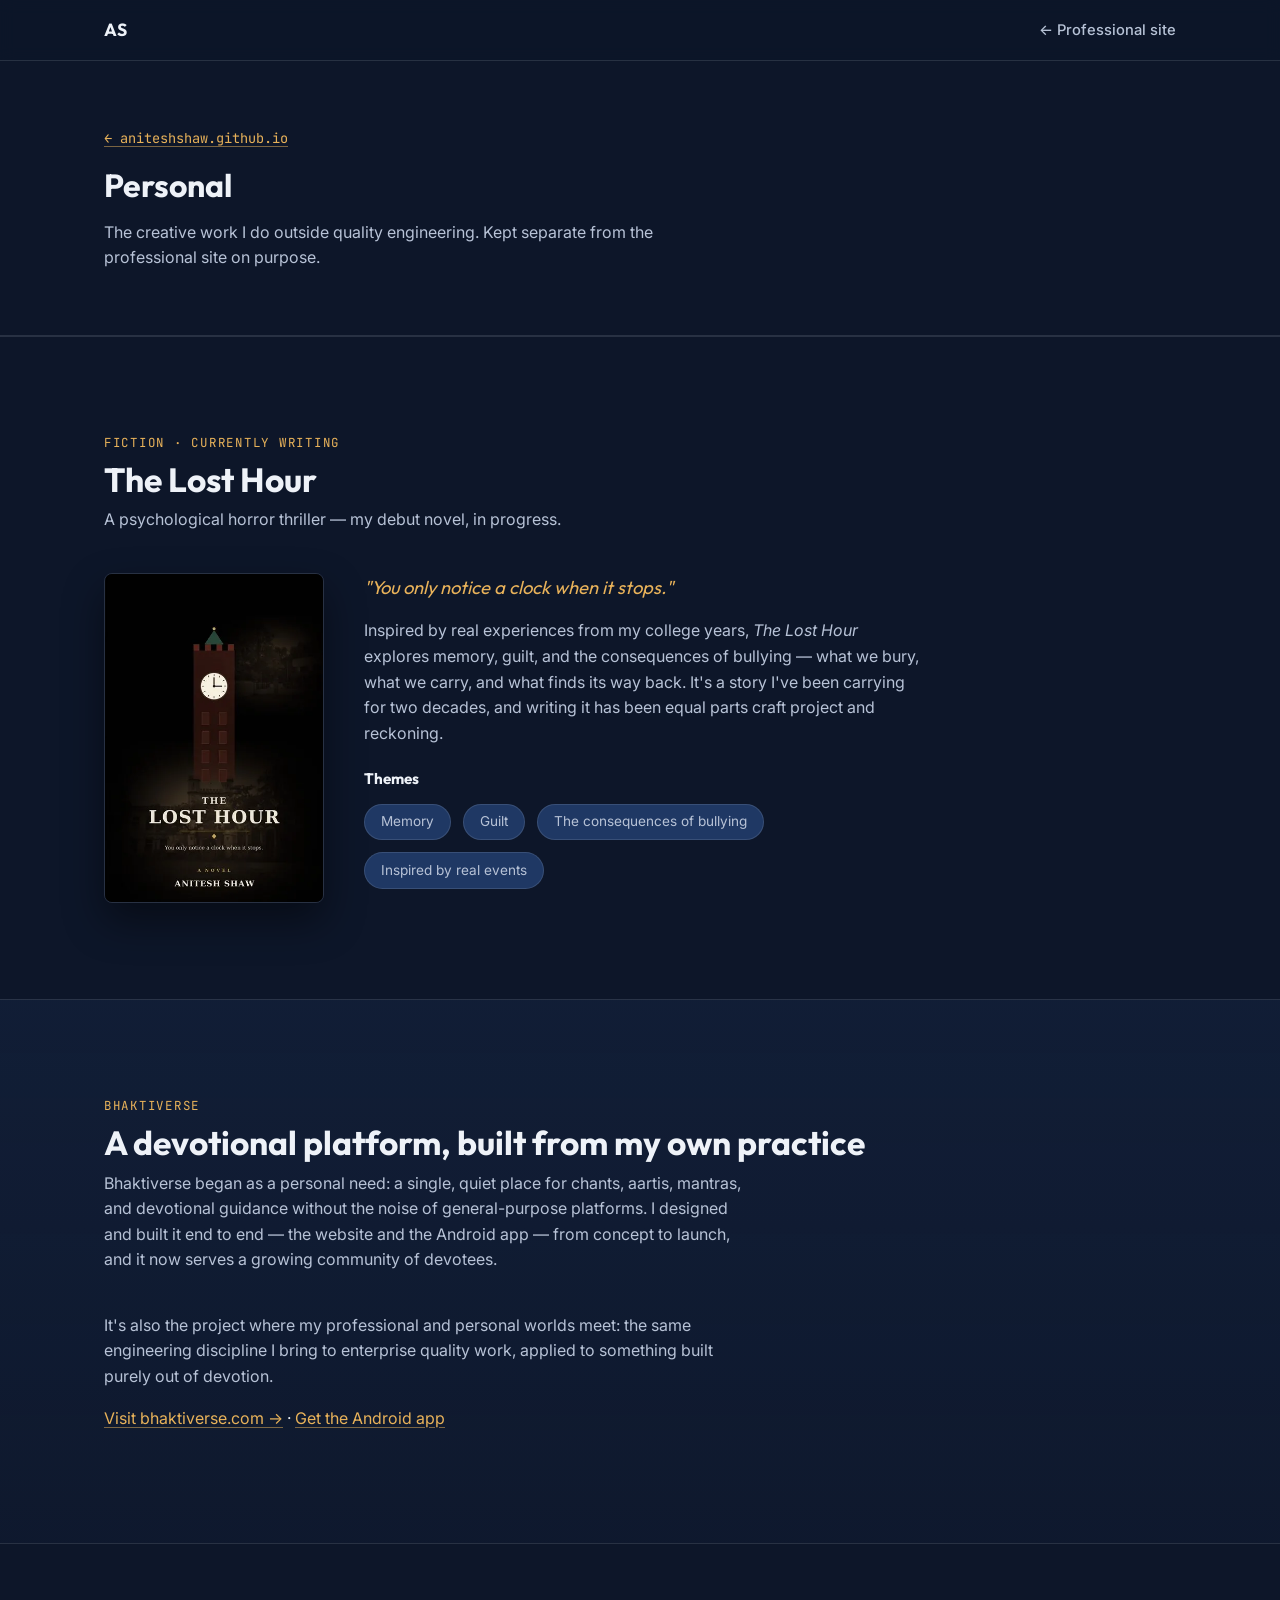
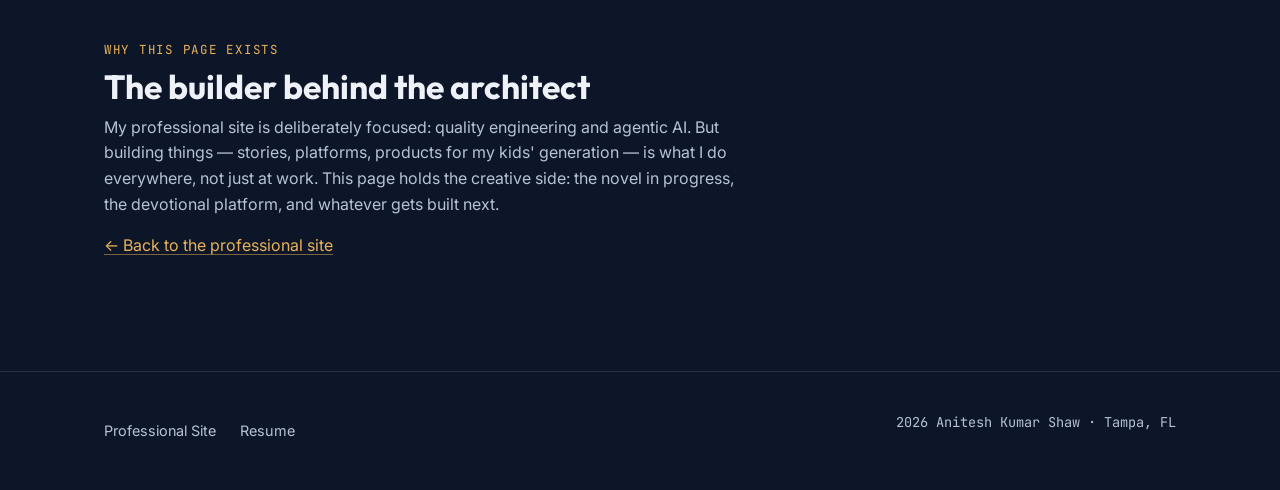
==== personal/index.html @ c4e605f1 "Restore depth from previous site: writing, impact, experience, personal page - Hero: impact-metrics " ====
<!DOCTYPE html>
<html lang="en">
<head>
<meta charset="UTF-8" />
<meta name="viewport" content="width=device-width, initial-scale=1.0" />
<title>Personal — Anitesh Shaw</title>
<meta name="description" content="Fiction writing and creative work by Anitesh Shaw, separate from his professional quality engineering work — including his debut novella The Lost Hour." />
<meta name="author" content="Anitesh Kumar Shaw" />
<link rel="canonical" href="https://aniteshshaw.github.io/personal/" />
<meta name="robots" content="noindex, follow" />

<meta property="og:type" content="website" />
<meta property="og:url" content="https://aniteshshaw.github.io/personal/" />
<meta property="og:title" content="Personal — Anitesh Shaw" />
<meta property="og:description" content="Fiction writing and creative work by Anitesh Shaw, separate from his professional quality engineering work." />
<meta property="og:image" content="https://aniteshshaw.github.io/assets/og-image.png" />

<link rel="icon" href="../assets/favicon.svg" type="image/svg+xml" />
<link rel="preconnect" href="https://fonts.googleapis.com" />
<link rel="preconnect" href="https://fonts.gstatic.com" crossorigin />
<link href="https://fonts.googleapis.com/css2?family=Outfit:wght@600;700&family=Inter:wght@400;500;600&family=JetBrains+Mono:wght@400;500;700&display=swap" rel="stylesheet" />
<link rel="stylesheet" href="../css/style.css" />
</head>
<body>
<a class="skip-link" href="#main">Skip to main content</a>

<header class="site-header">
  <nav class="nav" aria-label="Primary">
    <a class="nav__logo" href="../">AS</a>
    <ul class="nav__menu" style="display:flex;">
      <li><a href="../">← Professional site</a></li>
    </ul>
  </nav>
</header>

<main id="main">
  <div class="page-header">
    <div class="container">
      <span class="page-header__back"><a href="../">← aniteshshaw.github.io</a></span>
      <h1>Personal</h1>
      <p class="section__lead">The creative work I do outside quality engineering. Kept separate from the professional site on purpose.</p>
    </div>
  </div>

  <section class="section" aria-labelledby="fiction-title">
    <div class="container">
      <span class="section__label">Fiction · Currently Writing</span>
      <h2 class="section__title" id="fiction-title">The Lost Hour</h2>
      <p class="section__lead">A psychological horror thriller — my debut novel, in progress.</p>

      <div class="book">
        <img class="book__cover" src="../assets/book/cover-front.webp" alt="Front cover of The Lost Hour, a novel by Anitesh Shaw" width="220" height="330" />
        <div>
          <p class="book__tagline">"You only notice a clock when it stops."</p>
          <p style="color:var(--offwhite-dim); max-width:560px;">
            Inspired by real experiences from my college years, <em>The Lost Hour</em> explores memory,
            guilt, and the consequences of bullying — what we bury, what we carry, and what finds its
            way back. It's a story I've been carrying for two decades, and writing it has been equal
            parts craft project and reckoning.
          </p>
          <h3 style="font-size:0.95rem; margin-top:1.5rem;">Themes</h3>
          <ul class="book__themes">
            <li>Memory</li>
            <li>Guilt</li>
            <li>The consequences of bullying</li>
            <li>Inspired by real events</li>
          </ul>
        </div>
      </div>
    </div>
  </section>

  <section class="section section--alt" aria-labelledby="bhaktiverse-title">
    <div class="container">
      <span class="section__label">Bhaktiverse</span>
      <h2 class="section__title" id="bhaktiverse-title">A devotional platform, built from my own practice</h2>
      <p class="section__lead">
        Bhaktiverse began as a personal need: a single, quiet place for chants, aartis, mantras, and
        devotional guidance without the noise of general-purpose platforms. I designed and built it
        end to end — the website and the Android app — from concept to launch, and it now serves a
        growing community of devotees.
      </p>
      <p style="color:var(--offwhite-dim); max-width:640px;">
        It's also the project where my professional and personal worlds meet: the same engineering
        discipline I bring to enterprise quality work, applied to something built purely out of
        devotion.
      </p>
      <p>
        <a href="https://www.bhaktiverse.com">Visit bhaktiverse.com →</a> ·
        <a href="https://play.google.com/store/apps/details?id=com.anitesh.bhaktiverse">Get the Android app</a>
      </p>
    </div>
  </section>

  <section class="section" aria-labelledby="why-title">
    <div class="container">
      <span class="section__label">Why this page exists</span>
      <h2 class="section__title" id="why-title">The builder behind the architect</h2>
      <p style="color:var(--offwhite-dim); max-width:640px;">
        My professional site is deliberately focused: quality engineering and agentic AI. But building
        things — stories, platforms, products for my kids' generation — is what I do everywhere, not
        just at work. This page holds the creative side: the novel in progress, the devotional
        platform, and whatever gets built next.
      </p>
      <p><a href="../">← Back to the professional site</a></p>
    </div>
  </section>
</main>

<footer class="footer">
  <div class="container footer__inner">
    <nav class="footer__nav" aria-label="Footer">
      <a href="../">Professional Site</a>
      <a href="../resume/">Resume</a>
    </nav>
    <p class="footer__note"><span id="footerYear"></span> Anitesh Kumar Shaw · Tampa, FL</p>
  </div>
</footer>

<script src="../js/main.js"></script>
</body>
</html>
---- css/style.css ----
/* =============================================================================
   Anitesh Shaw — Portfolio
   Static site design system. Dark, minimal, brand: navy + amber.
   ========================================================================== */

:root {
  --navy-deep: #0D1629;
  --navy: #1F3864;
  --navy-light: #2C4A7C;
  --amber: #E8B25A;
  --amber-dim: #C99648;
  --offwhite: #EEF2F8;
  --offwhite-dim: #B7C2D6;
  --border: rgba(238, 242, 248, 0.12);

  --font-head: 'Outfit', 'Inter', system-ui, sans-serif;
  --font-body: 'Inter', system-ui, sans-serif;
  --font-mono: 'JetBrains Mono', ui-monospace, monospace;

  --container: 1120px;
  --radius: 10px;
  --space-1: 0.5rem;
  --space-2: 1rem;
  --space-3: 1.5rem;
  --space-4: 2.5rem;
  --space-5: 4rem;
  --space-6: 6rem;
}

*, *::before, *::after { box-sizing: border-box; }
html { scroll-behavior: smooth; }
@media (prefers-reduced-motion: reduce) {
  html { scroll-behavior: auto; }
  *, *::before, *::after { animation-duration: 0.01ms !important; animation-iteration-count: 1 !important; transition-duration: 0.01ms !important; scroll-behavior: auto !important; }
}

body {
  margin: 0;
  background: var(--navy-deep);
  color: var(--offwhite);
  font-family: var(--font-body);
  font-size: 1rem;
  line-height: 1.6;
  -webkit-font-smoothing: antialiased;
}

h1, h2, h3, h4 {
  font-family: var(--font-head);
  font-weight: 700;
  line-height: 1.15;
  margin: 0 0 var(--space-2);
  color: var(--offwhite);
}

p { margin: 0 0 var(--space-2); }
a { color: var(--amber); text-decoration: none; }
a:hover { text-decoration: underline; }

/* Body-content links rely on more than color alone (WCAG 1.4.1) — nav/footer
   links are exempt since they're structurally distinguishable as menus. */
main a:not(.btn) {
  text-decoration: underline;
  text-underline-offset: 3px;
  text-decoration-color: rgba(232, 178, 90, 0.5);
}
ul { margin: 0; padding: 0; list-style: none; }
img { max-width: 100%; display: block; }

/* ---------- Focus states (WCAG 2.1 AA) ---------- */
a:focus-visible,
button:focus-visible,
input:focus-visible,
textarea:focus-visible {
  outline: 2px solid var(--amber);
  outline-offset: 3px;
  border-radius: 4px;
}

/* ---------- Skip link ---------- */
.skip-link {
  position: absolute;
  left: -9999px;
  top: 0;
  background: var(--amber);
  color: var(--navy-deep);
  padding: 0.75rem 1.25rem;
  font-weight: 600;
  z-index: 1000;
  border-radius: 0 0 6px 0;
}
.skip-link:focus {
  left: 0;
}

.container {
  max-width: var(--container);
  margin: 0 auto;
  padding: 0 var(--space-3);
}

.eyebrow {
  font-family: var(--font-mono);
  font-size: 0.78rem;
  letter-spacing: 0.12em;
  text-transform: uppercase;
  color: var(--amber);
  display: block;
  margin-bottom: var(--space-2);
}

/* ---------- Header / Nav ---------- */
.site-header {
  position: sticky;
  top: 0;
  z-index: 100;
  background: rgba(13, 22, 41, 0.92);
  backdrop-filter: blur(8px);
  border-bottom: 1px solid var(--border);
}

.nav {
  display: flex;
  align-items: center;
  justify-content: space-between;
  padding: var(--space-2) var(--space-3);
  max-width: var(--container);
  margin: 0 auto;
}

.nav__logo {
  font-family: var(--font-head);
  font-weight: 700;
  font-size: 1.1rem;
  color: var(--offwhite);
  letter-spacing: 0.02em;
}
.nav__logo:hover { text-decoration: none; color: var(--amber); }

.nav__toggle {
  display: none;
  flex-direction: column;
  gap: 5px;
  background: none;
  border: none;
  padding: 0.5rem;
  cursor: pointer;
}
.nav__bar {
  width: 22px;
  height: 2px;
  background: var(--offwhite);
  display: block;
}

.nav__menu {
  display: flex;
  align-items: center;
  gap: var(--space-3);
}
.nav__menu a {
  color: var(--offwhite-dim);
  font-size: 0.92rem;
  font-weight: 500;
}
.nav__menu a:hover,
.nav__menu a:focus-visible { color: var(--amber); text-decoration: none; }

@media (max-width: 760px) {
  .nav__toggle { display: flex; }
  .nav__menu {
    position: absolute;
    top: 100%;
    left: 0;
    right: 0;
    flex-direction: column;
    align-items: flex-start;
    gap: 0;
    background: var(--navy-deep);
    border-bottom: 1px solid var(--border);
    max-height: 0;
    overflow: hidden;
    transition: max-height 0.25s ease;
  }
  .nav__menu.is-open { max-height: 480px; }
  .nav__menu li { width: 100%; }
  .nav__menu a { display: block; padding: var(--space-2) var(--space-3); width: 100%; }
}

/* ---------- Buttons ---------- */
.btn {
  display: inline-flex;
  align-items: center;
  gap: 0.5rem;
  padding: 0.8rem 1.5rem;
  border-radius: 8px;
  font-weight: 600;
  font-size: 0.95rem;
  border: 1px solid transparent;
  cursor: pointer;
  transition: transform 0.15s ease, background 0.15s ease, border-color 0.15s ease;
}
.btn:hover { text-decoration: none; transform: translateY(-1px); }
.btn--primary { background: var(--amber); color: var(--navy-deep); }
.btn--primary:hover { background: #f0c073; }
.btn--secondary { background: transparent; color: var(--offwhite); border-color: var(--border); }
.btn--secondary:hover { border-color: var(--amber); color: var(--amber); }

/* ---------- Hero ---------- */
.hero {
  position: relative;
  padding: var(--space-6) 0 var(--space-5);
  overflow: hidden;
}
.hero__bg {
  position: absolute;
  inset: 0;
  z-index: 0;
  opacity: 0.18;
  pointer-events: none;
  background: url('../assets/hero-network.svg') no-repeat center / cover;
}
.hero__inner {
  position: relative;
  z-index: 1;
  max-width: 780px;
}
.hero__name {
  font-family: var(--font-mono);
  font-size: 0.95rem;
  color: var(--offwhite-dim);
  letter-spacing: 0.04em;
  margin-bottom: var(--space-2);
}
.hero h1 {
  font-size: clamp(2rem, 4.5vw, 3.1rem);
  margin-bottom: var(--space-3);
}
.hero h1 .accent { color: var(--amber); }
.hero__lead {
  font-size: 1.15rem;
  color: var(--offwhite-dim);
  max-width: 640px;
  margin-bottom: var(--space-4);
}
.hero__lead strong { color: var(--offwhite); font-weight: 600; }

.hero__ctas {
  display: flex;
  flex-wrap: wrap;
  gap: var(--space-2);
  margin-bottom: var(--space-4);
}

.hero__stats {
  display: flex;
  flex-wrap: wrap;
  gap: var(--space-2) var(--space-4);
  margin: 0 0 var(--space-4);
  padding: var(--space-2) 0;
  border-top: 1px solid var(--border);
  border-bottom: 1px solid var(--border);
}
.hero__stat {
  display: flex;
  flex-direction: column;
  gap: 0.15rem;
}
.hero__stat-value {
  font-family: var(--font-mono);
  font-size: 1.35rem;
  font-weight: 700;
  color: var(--amber);
}
.hero__stat-label {
  font-size: 0.78rem;
  color: var(--offwhite-dim);
  letter-spacing: 0.04em;
  text-transform: uppercase;
}

.hero__socials {
  display: flex;
  flex-wrap: wrap;
  gap: var(--space-3);
}
.hero__socials a {
  color: var(--offwhite-dim);
  font-size: 0.9rem;
  font-weight: 500;
}
.hero__socials a:hover { color: var(--amber); }

/* ---------- Section base ---------- */
.section {
  padding: var(--space-6) 0;
  border-top: 1px solid var(--border);
}
.section--alt {
  background: linear-gradient(180deg, rgba(31, 56, 100, 0.22), rgba(31, 56, 100, 0.08));
}
.section__label {
  font-family: var(--font-mono);
  font-size: 0.78rem;
  letter-spacing: 0.14em;
  text-transform: uppercase;
  color: var(--amber);
  display: block;
  margin-bottom: var(--space-1);
}
.section__title {
  font-size: clamp(1.6rem, 3vw, 2.1rem);
  margin-bottom: var(--space-1);
}
.section__lead {
  color: var(--offwhite-dim);
  max-width: 640px;
  margin-bottom: var(--space-4);
}

/* ---------- Case studies ---------- */
.case-studies {
  display: grid;
  gap: var(--space-3);
}
.case-study {
  background: var(--navy);
  border: 1px solid var(--border);
  border-radius: var(--radius);
  padding: var(--space-4);
  display: grid;
  gap: var(--space-2);
}
.case-study__metric {
  display: inline-block;
  font-family: var(--font-mono);
  font-size: 0.85rem;
  color: var(--navy-deep);
  background: var(--amber);
  padding: 0.3rem 0.75rem;
  border-radius: 999px;
  font-weight: 700;
  width: fit-content;
}
.case-study h3 {
  font-size: 1.3rem;
  margin: var(--space-1) 0 0;
}
.case-study p {
  color: var(--offwhite-dim);
  margin: 0;
}
.case-study__tag {
  font-family: var(--font-mono);
  font-size: 0.75rem;
  color: var(--offwhite-dim);
  letter-spacing: 0.05em;
  text-transform: uppercase;
}

/* ---------- More wins grid ---------- */
.wins {
  display: grid;
  grid-template-columns: repeat(auto-fit, minmax(240px, 1fr));
  gap: var(--space-2);
  margin-top: var(--space-3);
}
.win {
  background: var(--navy);
  border: 1px solid var(--border);
  border-radius: var(--radius);
  padding: var(--space-2) var(--space-3);
}
.win h4 { font-size: 1rem; margin: 0 0 0.3rem; }
.win p { color: var(--offwhite-dim); font-size: 0.88rem; margin: 0; }
.win__metric {
  display: inline-block;
  font-family: var(--font-mono);
  font-size: 0.72rem;
  color: var(--amber);
  margin-bottom: 0.4rem;
  letter-spacing: 0.04em;
  text-transform: uppercase;
}

/* ---------- Experience (compact timeline) ---------- */
.exp-list { max-width: 820px; }
.exp-row {
  display: grid;
  grid-template-columns: 1fr auto;
  gap: var(--space-1) var(--space-3);
  padding: var(--space-2) 0;
  border-bottom: 1px solid var(--border);
}
.exp-row:last-child { border-bottom: none; }
.exp-row h3 { font-size: 1.02rem; margin: 0; }
.exp-row__org { color: var(--offwhite-dim); font-size: 0.92rem; }
.exp-row__dates {
  font-family: var(--font-mono);
  font-size: 0.8rem;
  color: var(--offwhite-dim);
  white-space: nowrap;
  align-self: start;
  padding-top: 0.2rem;
}
@media (max-width: 560px) {
  .exp-row { grid-template-columns: 1fr; }
  .exp-row__dates { padding-top: 0; }
}

/* ---------- Ventures ---------- */
.ventures {
  display: grid;
  grid-template-columns: repeat(auto-fit, minmax(260px, 1fr));
  gap: var(--space-3);
}
.venture-card {
  background: var(--navy);
  border: 1px solid var(--border);
  border-radius: var(--radius);
  padding: var(--space-3);
  display: flex;
  flex-direction: column;
  gap: var(--space-1);
}
.venture-card__frame {
  border-radius: 8px;
  overflow: hidden;
  border: 1px solid var(--border);
  margin-bottom: var(--space-2);
  background: var(--navy-deep);
}
.venture-card__frame img { width: 100%; height: auto; display: block; }
.venture-card__chrome {
  display: flex;
  gap: 5px;
  padding: 8px 10px;
  background: #16233d;
}
.venture-card__chrome span {
  width: 8px; height: 8px; border-radius: 50%; background: rgba(238,242,248,0.25);
}
.venture-card__brand {
  display: flex;
  align-items: center;
  justify-content: center;
  padding: var(--space-4) 0;
  background: linear-gradient(145deg, #16233d, var(--navy-deep));
}
.venture-card__brand img { width: 88px; height: 88px; border-radius: 18px; }
.venture-card h3 { font-size: 1.15rem; margin: 0; }
.venture-card__role {
  font-family: var(--font-mono);
  font-size: 0.75rem;
  color: var(--amber);
  text-transform: uppercase;
  letter-spacing: 0.06em;
}
.venture-card p { color: var(--offwhite-dim); font-size: 0.94rem; margin: 0; }
.venture-card__stack {
  font-family: var(--font-mono);
  font-size: 0.78rem;
  color: var(--offwhite-dim);
  margin-top: auto;
  padding-top: var(--space-1);
}
.venture-card__link { font-weight: 600; font-size: 0.9rem; margin-top: var(--space-1); }
.venture-card--muted { opacity: 0.85; }

/* ---------- Writing ---------- */
.writing-list {
  display: grid;
  gap: var(--space-2);
}
.writing-item {
  display: flex;
  justify-content: space-between;
  align-items: baseline;
  gap: var(--space-3);
  padding: var(--space-3) 0;
  border-bottom: 1px solid var(--border);
}
.writing-item:last-child { border-bottom: none; }
.writing-item__body h3 { font-size: 1.05rem; margin: 0 0 0.25rem; }
.writing-item__body p { color: var(--offwhite-dim); font-size: 0.92rem; margin: 0; }
.writing-item__meta {
  font-family: var(--font-mono);
  font-size: 0.78rem;
  color: var(--offwhite-dim);
  white-space: nowrap;
  flex-shrink: 0;
}
.job-meta {
  font-family: var(--font-mono);
  font-size: 0.85rem;
  color: var(--offwhite-dim);
  margin: 0.2rem 0 0.75rem;
}
.contact-line {
  font-family: var(--font-mono);
  font-size: 0.9rem;
  color: var(--offwhite-dim);
}

.talks-list { margin-top: var(--space-3); }
.talks-list li {
  padding: 0.4rem 0;
  color: var(--offwhite-dim);
  font-size: 0.94rem;
}
.talks-list li strong { color: var(--offwhite); }

/* ---------- Credentials ---------- */
.cred-row {
  display: flex;
  flex-wrap: wrap;
  gap: var(--space-2);
}
.cred-tile {
  background: var(--navy);
  border: 1px solid var(--border);
  border-radius: 8px;
  padding: var(--space-2);
  width: 200px;
  flex-grow: 1;
  max-width: 240px;
}
.cred-tile__issuer {
  font-family: var(--font-mono);
  font-size: 0.72rem;
  letter-spacing: 0.06em;
  text-transform: uppercase;
  color: var(--amber);
  display: block;
  margin-bottom: 0.35rem;
}
.cred-tile__name {
  font-size: 0.92rem;
  font-weight: 600;
  color: var(--offwhite);
  line-height: 1.3;
}

@media (max-width: 640px) {
  .cred-row { gap: var(--space-1); }
  .cred-tile { flex: 0 0 calc(50% - var(--space-1) / 2); width: auto; max-width: none; padding: var(--space-1); }
}

/* ---------- About ---------- */
.about {
  display: grid;
  grid-template-columns: auto 1fr;
  gap: var(--space-4);
  align-items: start;
}
.about__headshot {
  width: 140px;
  height: 140px;
  border-radius: 50%;
  object-fit: cover;
  border: 2px solid var(--amber);
}
.about__body p { color: var(--offwhite-dim); max-width: 620px; }
.about__body a { font-weight: 600; }
@media (max-width: 640px) {
  .about { grid-template-columns: 1fr; }
}

/* ---------- Contact / Footer ---------- */
.contact { text-align: left; }
.contact__buttons {
  display: flex;
  flex-wrap: wrap;
  gap: var(--space-2);
  margin-top: var(--space-3);
}

.footer {
  border-top: 1px solid var(--border);
  padding: var(--space-4) 0;
}
.footer__inner {
  display: flex;
  flex-wrap: wrap;
  justify-content: space-between;
  align-items: center;
  gap: var(--space-2);
}
.footer__note {
  color: var(--offwhite-dim);
  font-size: 0.85rem;
  font-family: var(--font-mono);
}
.footer__nav {
  display: flex;
  gap: var(--space-3);
}
.footer__nav a { color: var(--offwhite-dim); font-size: 0.9rem; }
.footer__nav a:hover { color: var(--amber); }

/* ---------- Book (personal page) ---------- */
.book {
  display: grid;
  grid-template-columns: auto 1fr;
  gap: var(--space-4);
  align-items: start;
  max-width: 820px;
}
.book__cover {
  width: 220px;
  border-radius: 8px;
  border: 1px solid var(--border);
  box-shadow: 0 18px 40px rgba(0, 0, 0, 0.45);
}
.book__tagline {
  font-family: var(--font-head);
  font-size: 1.15rem;
  color: var(--amber);
  font-style: italic;
  margin-bottom: var(--space-2);
}
.book__themes {
  display: flex;
  flex-wrap: wrap;
  gap: 0.75rem;
  margin-top: var(--space-2);
}
.book__themes li {
  background: var(--navy);
  border: 1px solid var(--border);
  border-radius: 999px;
  padding: 0.4rem 1rem;
  font-size: 0.85rem;
  color: var(--offwhite-dim);
}
@media (max-width: 640px) {
  .book { grid-template-columns: 1fr; }
  .book__cover { width: 180px; }
}

/* ---------- Page header (secondary pages) ---------- */
.page-header {
  padding: var(--space-5) 0 var(--space-3);
  border-bottom: 1px solid var(--border);
}
.page-header__back {
  font-family: var(--font-mono);
  font-size: 0.85rem;
  color: var(--offwhite-dim);
}
.page-header h1 { margin-top: var(--space-2); }

/* ---------- Utility ---------- */
.visually-hidden {
  position: absolute;
  width: 1px; height: 1px;
  overflow: hidden;
  clip: rect(0,0,0,0);
  white-space: nowrap;
}
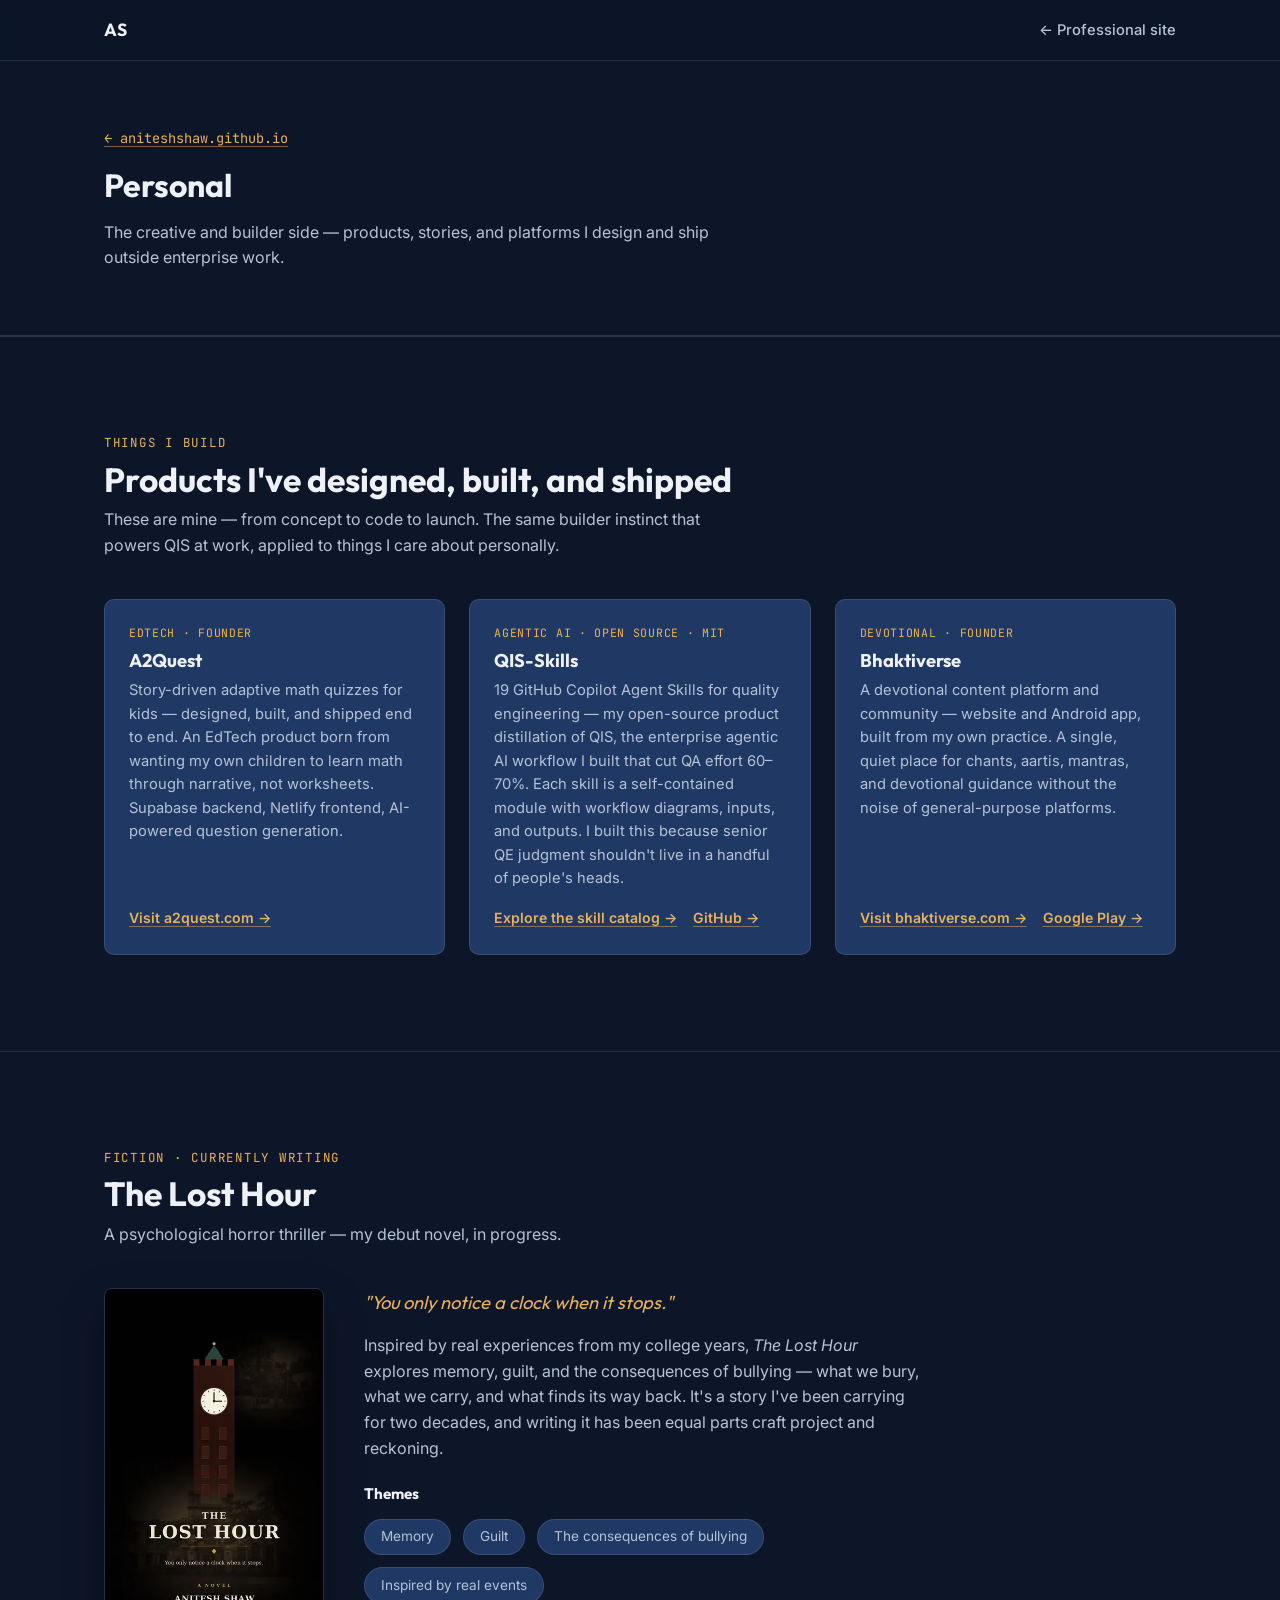
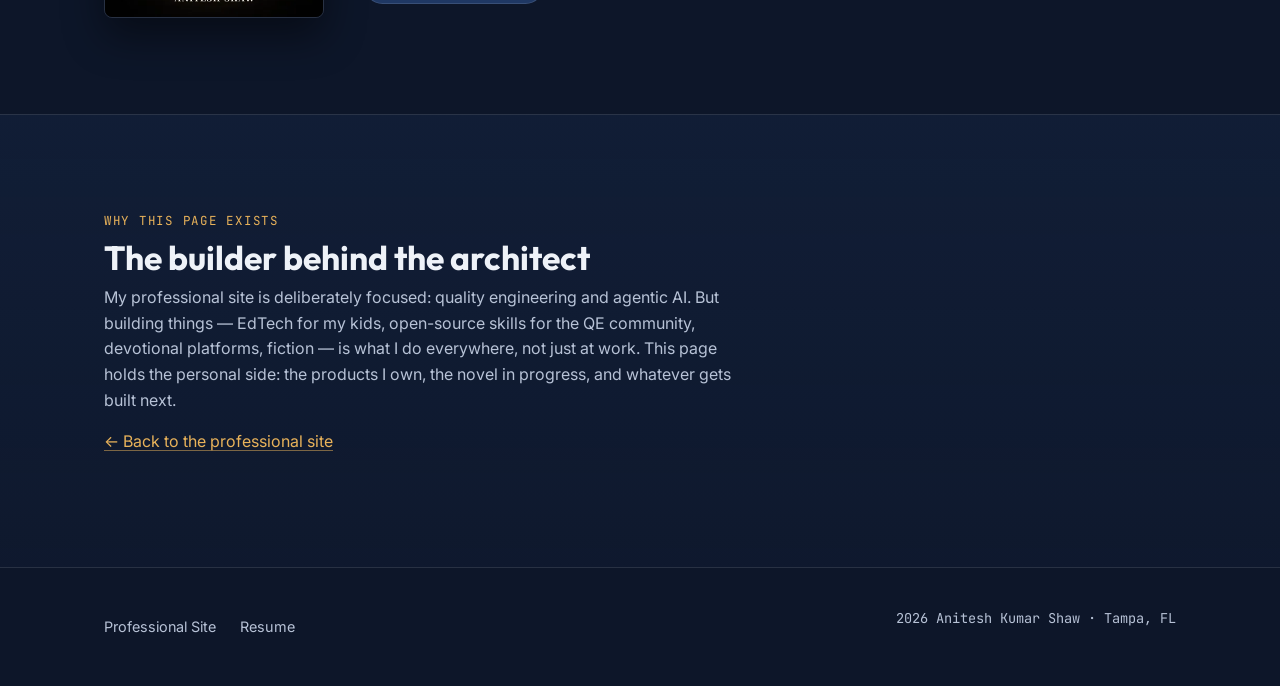
==== commit a493bef4: "feat: refactor skill documentation into a dynamic, data-driven catalog using a new JSON configuratio" ====
--- a/personal/index.html
+++ b/personal/index.html
@@ -38,9 +38,62 @@
     <div class="container">
       <span class="page-header__back"><a href="../">← aniteshshaw.github.io</a></span>
       <h1>Personal</h1>
-      <p class="section__lead">The creative work I do outside quality engineering. Kept separate from the professional site on purpose.</p>
+      <p class="section__lead">The creative and builder side — products, stories, and platforms I design and ship outside enterprise work.</p>
     </div>
   </div>
+
+  <!-- THINGS I BUILD -->
+  <section class="section" aria-labelledby="builds-title">
+    <div class="container">
+      <span class="section__label">Things I Build</span>
+      <h2 class="section__title" id="builds-title">Products I've designed, built, and shipped</h2>
+      <p class="section__lead">These are mine — from concept to code to launch. The same builder instinct that powers QIS at work, applied to things I care about personally.</p>
+
+      <div class="personal-work">
+        <article class="personal-work-card">
+          <span class="personal-work-card__type">EdTech · Founder</span>
+          <h3>A2Quest</h3>
+          <p>
+            Story-driven adaptive math quizzes for kids — designed, built, and shipped end to end.
+            An EdTech product born from wanting my own children to learn math through narrative,
+            not worksheets. Supabase backend, Netlify frontend, AI-powered question generation.
+          </p>
+          <div class="personal-work-card__links">
+            <a href="https://a2quest.com">Visit a2quest.com →</a>
+          </div>
+        </article>
+
+        <article class="personal-work-card">
+          <span class="personal-work-card__type">Agentic AI · Open Source · MIT</span>
+          <h3>QIS-Skills</h3>
+          <p>
+            19 GitHub Copilot Agent Skills for quality engineering — my open-source product
+            distillation of QIS, the enterprise agentic AI workflow I built that cut QA effort
+            60–70%. Each skill is a self-contained module with workflow diagrams, inputs, and outputs.
+            I built this because senior QE judgment shouldn't live in a handful of people's heads.
+          </p>
+          <div class="personal-work-card__links">
+            <a href="../qis-skills/">Explore the skill catalog →</a>
+            <a href="https://github.com/aniteshshaw/QIS-Skills">GitHub →</a>
+          </div>
+        </article>
+
+        <article class="personal-work-card">
+          <span class="personal-work-card__type">Devotional · Founder</span>
+          <h3>Bhaktiverse</h3>
+          <p>
+            A devotional content platform and community — website and Android app, built from my
+            own practice. A single, quiet place for chants, aartis, mantras, and devotional
+            guidance without the noise of general-purpose platforms.
+          </p>
+          <div class="personal-work-card__links">
+            <a href="https://www.bhaktiverse.com">Visit bhaktiverse.com →</a>
+            <a href="https://play.google.com/store/apps/details?id=com.anitesh.bhaktiverse">Google Play →</a>
+          </div>
+        </article>
+      </div>
+    </div>
+  </section>
 
   <section class="section" aria-labelledby="fiction-title">
     <div class="container">
@@ -70,37 +123,15 @@
     </div>
   </section>
 
-  <section class="section section--alt" aria-labelledby="bhaktiverse-title">
-    <div class="container">
-      <span class="section__label">Bhaktiverse</span>
-      <h2 class="section__title" id="bhaktiverse-title">A devotional platform, built from my own practice</h2>
-      <p class="section__lead">
-        Bhaktiverse began as a personal need: a single, quiet place for chants, aartis, mantras, and
-        devotional guidance without the noise of general-purpose platforms. I designed and built it
-        end to end — the website and the Android app — from concept to launch, and it now serves a
-        growing community of devotees.
-      </p>
-      <p style="color:var(--offwhite-dim); max-width:640px;">
-        It's also the project where my professional and personal worlds meet: the same engineering
-        discipline I bring to enterprise quality work, applied to something built purely out of
-        devotion.
-      </p>
-      <p>
-        <a href="https://www.bhaktiverse.com">Visit bhaktiverse.com →</a> ·
-        <a href="https://play.google.com/store/apps/details?id=com.anitesh.bhaktiverse">Get the Android app</a>
-      </p>
-    </div>
-  </section>
-
-  <section class="section" aria-labelledby="why-title">
+  <section class="section section--alt" aria-labelledby="why-title">
     <div class="container">
       <span class="section__label">Why this page exists</span>
       <h2 class="section__title" id="why-title">The builder behind the architect</h2>
       <p style="color:var(--offwhite-dim); max-width:640px;">
         My professional site is deliberately focused: quality engineering and agentic AI. But building
-        things — stories, platforms, products for my kids' generation — is what I do everywhere, not
-        just at work. This page holds the creative side: the novel in progress, the devotional
-        platform, and whatever gets built next.
+        things — EdTech for my kids, open-source skills for the QE community, devotional platforms,
+        fiction — is what I do everywhere, not just at work. This page holds the personal side:
+        the products I own, the novel in progress, and whatever gets built next.
       </p>
       <p><a href="../">← Back to the professional site</a></p>
     </div>
--- a/css/style.css
+++ b/css/style.css
@@ -597,6 +597,618 @@
 .footer__nav a { color: var(--offwhite-dim); font-size: 0.9rem; }
 .footer__nav a:hover { color: var(--amber); }
 
+/* ---------- Product hero (QIS-Skills) ---------- */
+.hero--product {
+  padding-bottom: var(--space-4);
+}
+.hero--product .hero__inner { max-width: 900px; }
+.product-badge {
+  display: inline-flex;
+  align-items: center;
+  gap: 0.5rem;
+  font-family: var(--font-mono);
+  font-size: 0.78rem;
+  letter-spacing: 0.08em;
+  text-transform: uppercase;
+  color: var(--amber);
+  background: rgba(232, 178, 90, 0.1);
+  border: 1px solid rgba(232, 178, 90, 0.3);
+  border-radius: 999px;
+  padding: 0.4rem 1rem;
+  margin-bottom: var(--space-2);
+}
+.product-badge::before {
+  content: "";
+  width: 8px; height: 8px;
+  border-radius: 50%;
+  background: var(--amber);
+  animation: pulse-dot 2s ease infinite;
+}
+@keyframes pulse-dot {
+  0%, 100% { opacity: 1; transform: scale(1); }
+  50% { opacity: 0.5; transform: scale(0.85); }
+}
+
+.product-stats {
+  display: grid;
+  grid-template-columns: repeat(auto-fit, minmax(140px, 1fr));
+  gap: var(--space-2);
+  margin: var(--space-4) 0;
+  padding: var(--space-3);
+  background: var(--navy);
+  border: 1px solid var(--border);
+  border-radius: var(--radius);
+}
+.product-stat {
+  display: flex;
+  flex-direction: column;
+  gap: 0.2rem;
+  text-align: center;
+  opacity: 0;
+  transform: translateY(12px);
+  transition: opacity 0.5s ease, transform 0.5s ease;
+}
+.product-stat.is-visible { opacity: 1; transform: translateY(0); }
+.product-stat__value {
+  font-family: var(--font-mono);
+  font-size: 1.6rem;
+  font-weight: 700;
+  color: var(--amber);
+}
+.product-stat__label {
+  font-size: 0.72rem;
+  color: var(--offwhite-dim);
+  text-transform: uppercase;
+  letter-spacing: 0.06em;
+}
+
+/* ---------- Animated pipeline ---------- */
+.pipeline-viz {
+  display: flex;
+  flex-wrap: wrap;
+  align-items: flex-start;
+  justify-content: center;
+  gap: 0;
+  padding: var(--space-4) var(--space-2);
+  background: var(--navy);
+  border: 1px solid var(--border);
+  border-radius: var(--radius);
+  overflow-x: auto;
+}
+.pipeline-viz__node {
+  display: flex;
+  flex-direction: column;
+  align-items: center;
+  gap: 0.5rem;
+  position: relative;
+  opacity: 0;
+  transform: translateY(16px);
+  transition: opacity 0.6s ease var(--node-delay, 0s), transform 0.6s ease var(--node-delay, 0s);
+}
+.pipeline-viz__node.is-visible { opacity: 1; transform: translateY(0); }
+.pipeline-viz__dot {
+  width: 52px; height: 52px;
+  border-radius: 50%;
+  background: var(--navy-deep);
+  border: 2px solid var(--amber);
+  display: flex;
+  align-items: center;
+  justify-content: center;
+  font-size: 1.3rem;
+  box-shadow: 0 0 20px rgba(232, 178, 90, 0.15);
+  transition: box-shadow 0.3s ease, transform 0.3s ease;
+}
+.pipeline-viz__node:hover .pipeline-viz__dot {
+  box-shadow: 0 0 28px rgba(232, 178, 90, 0.35);
+  transform: scale(1.08);
+}
+.pipeline-viz__label {
+  font-family: var(--font-mono);
+  font-size: 0.68rem;
+  color: var(--offwhite-dim);
+  text-align: center;
+  max-width: 90px;
+  line-height: 1.3;
+}
+.pipeline-viz__connector {
+  position: absolute;
+  top: 26px;
+  left: calc(50% + 30px);
+  width: calc(100% - 10px);
+  height: 2px;
+  background: linear-gradient(90deg, var(--amber), rgba(232, 178, 90, 0.2));
+  z-index: 0;
+}
+@media (min-width: 700px) {
+  .pipeline-viz { flex-wrap: nowrap; justify-content: space-between; }
+  .pipeline-viz__node { flex: 1; min-width: 90px; }
+}
+
+/* ---------- Skill catalog ---------- */
+.catalog-toolbar {
+  display: flex;
+  flex-wrap: wrap;
+  gap: var(--space-1);
+  margin-bottom: var(--space-3);
+}
+.catalog-filter {
+  font-family: var(--font-mono);
+  font-size: 0.78rem;
+  padding: 0.5rem 1rem;
+  border-radius: 999px;
+  border: 1px solid var(--border);
+  background: transparent;
+  color: var(--offwhite-dim);
+  cursor: pointer;
+  transition: all 0.2s ease;
+}
+.catalog-filter:hover { border-color: var(--amber); color: var(--amber); }
+.catalog-filter.is-active {
+  background: var(--amber);
+  color: var(--navy-deep);
+  border-color: var(--amber);
+  font-weight: 600;
+}
+
+.skill-catalog {
+  display: grid;
+  grid-template-columns: repeat(auto-fill, minmax(280px, 1fr));
+  gap: var(--space-3);
+}
+
+.skill-card {
+  position: relative;
+  background: var(--navy);
+  border: 1px solid var(--border);
+  border-radius: var(--radius);
+  padding: var(--space-3);
+  display: flex;
+  flex-direction: column;
+  gap: var(--space-1);
+  overflow: hidden;
+  opacity: 0;
+  transform: translateY(20px);
+  transition: opacity 0.5s ease var(--delay, 0s), transform 0.5s ease var(--delay, 0s), border-color 0.3s ease;
+}
+.skill-card.is-visible { opacity: 1; transform: translateY(0); }
+.skill-card.is-hidden { display: none; }
+.skill-card:hover { border-color: rgba(232, 178, 90, 0.4); }
+.skill-card--featured { border-color: rgba(232, 178, 90, 0.35); }
+.skill-card--coming-soon { opacity: 0.75; }
+.skill-card__glow {
+  position: absolute;
+  top: -50%; left: -50%;
+  width: 200%; height: 200%;
+  background: radial-gradient(circle at 30% 20%, rgba(232, 178, 90, 0.06), transparent 50%);
+  pointer-events: none;
+  transition: opacity 0.3s ease;
+  opacity: 0;
+}
+.skill-card:hover .skill-card__glow { opacity: 1; }
+.skill-card__header {
+  display: flex;
+  justify-content: space-between;
+  align-items: center;
+}
+.skill-card__icon { font-size: 1.5rem; }
+.skill-card__badge {
+  font-family: var(--font-mono);
+  font-size: 0.65rem;
+  letter-spacing: 0.06em;
+  text-transform: uppercase;
+  padding: 0.25rem 0.6rem;
+  border-radius: 999px;
+  font-weight: 600;
+}
+.badge--featured { background: var(--amber); color: var(--navy-deep); }
+.badge--public { background: rgba(74, 222, 128, 0.15); color: #4ade80; border: 1px solid rgba(74, 222, 128, 0.3); }
+.badge--preview { background: rgba(96, 165, 250, 0.15); color: #60a5fa; border: 1px solid rgba(96, 165, 250, 0.3); }
+.badge--soon { background: rgba(251, 191, 36, 0.15); color: #fbbf24; border: 1px solid rgba(251, 191, 36, 0.3); }
+.badge--hidden { background: rgba(248, 113, 113, 0.15); color: #f87171; }
+.skill-card__name { font-size: 1.1rem; margin: 0; }
+.skill-card__tagline { color: var(--offwhite-dim); font-size: 0.88rem; margin: 0; }
+.skill-card__highlight {
+  font-family: var(--font-mono);
+  font-size: 0.75rem;
+  color: var(--amber);
+  margin: var(--space-1) 0 0;
+  padding-top: var(--space-1);
+  border-top: 1px solid var(--border);
+}
+.skill-card__cta {
+  margin-top: auto;
+  padding-top: var(--space-2);
+  background: none;
+  border: none;
+  color: var(--amber);
+  font-weight: 600;
+  font-size: 0.88rem;
+  cursor: pointer;
+  text-align: left;
+  font-family: var(--font-body);
+}
+.skill-card__cta:hover { text-decoration: underline; }
+
+/* ---------- Skill detail panel ---------- */
+.skill-detail-backdrop {
+  position: fixed;
+  inset: 0;
+  background: rgba(13, 22, 41, 0.75);
+  backdrop-filter: blur(4px);
+  z-index: 200;
+  opacity: 0;
+  pointer-events: none;
+  transition: opacity 0.3s ease;
+}
+.skill-detail-backdrop.is-open { opacity: 1; pointer-events: auto; }
+.skill-detail-panel {
+  position: fixed;
+  top: 0; right: 0;
+  width: min(520px, 100vw);
+  height: 100vh;
+  background: var(--navy-deep);
+  border-left: 1px solid var(--border);
+  z-index: 201;
+  overflow-y: auto;
+  transform: translateX(100%);
+  transition: transform 0.35s cubic-bezier(0.4, 0, 0.2, 1);
+}
+.skill-detail-panel.is-open { transform: translateX(0); }
+body.panel-open { overflow: hidden; }
+.skill-detail__inner { padding: var(--space-4) var(--space-3); }
+.skill-detail__close {
+  position: absolute;
+  top: var(--space-2);
+  right: var(--space-2);
+  background: none;
+  border: none;
+  color: var(--offwhite-dim);
+  font-size: 1.8rem;
+  cursor: pointer;
+  line-height: 1;
+  padding: 0.25rem 0.5rem;
+}
+.skill-detail__close:hover { color: var(--amber); }
+.skill-detail__hero {
+  display: flex;
+  gap: var(--space-2);
+  align-items: flex-start;
+  margin-bottom: var(--space-3);
+}
+.skill-detail__icon { font-size: 2.5rem; }
+.skill-detail__hero h2 { font-size: 1.4rem; margin: 0.25rem 0 0; }
+.skill-detail__slug { margin: 0; }
+.skill-detail__slug code {
+  font-family: var(--font-mono);
+  font-size: 0.78rem;
+  color: var(--offwhite-dim);
+  background: rgba(13, 22, 41, 0.8);
+  padding: 0.2rem 0.5rem;
+  border-radius: 4px;
+}
+.skill-detail__desc { color: var(--offwhite-dim); font-size: 0.94rem; }
+.skill-detail__highlight-callout {
+  font-family: var(--font-mono);
+  font-size: 0.82rem;
+  color: var(--amber);
+  background: rgba(232, 178, 90, 0.08);
+  border-left: 3px solid var(--amber);
+  padding: var(--space-2);
+  margin: var(--space-2) 0;
+}
+.skill-detail__diagram {
+  background: var(--navy);
+  border: 1px solid var(--border);
+  border-radius: 8px;
+  padding: var(--space-2);
+  margin: var(--space-2) 0;
+  overflow-x: auto;
+}
+.skill-diagram { width: 100%; height: auto; display: block; }
+.skill-detail__figure img {
+  width: 100%;
+  border-radius: 8px;
+  border: 1px solid var(--border);
+}
+.skill-detail__io {
+  display: grid;
+  grid-template-columns: 1fr 1fr;
+  gap: var(--space-2);
+  margin: var(--space-3) 0;
+}
+.skill-detail__io-block {
+  background: rgba(13, 22, 41, 0.6);
+  border: 1px solid var(--border);
+  border-radius: 8px;
+  padding: var(--space-2);
+}
+.skill-detail__io-block h4 {
+  font-family: var(--font-mono);
+  font-size: 0.72rem;
+  letter-spacing: 0.08em;
+  text-transform: uppercase;
+  color: var(--amber);
+  margin: 0 0 0.5rem;
+}
+.skill-detail__io-block ul { display: grid; gap: 0.35rem; }
+.skill-detail__io-block li {
+  color: var(--offwhite-dim);
+  font-size: 0.85rem;
+  padding-left: 1rem;
+  position: relative;
+}
+.skill-detail__io-block li::before { content: "—"; position: absolute; left: 0; color: var(--amber-dim); }
+.skill-detail__soon-note {
+  font-family: var(--font-mono);
+  font-size: 0.82rem;
+  color: #fbbf24;
+  background: rgba(251, 191, 36, 0.08);
+  border: 1px solid rgba(251, 191, 36, 0.2);
+  border-radius: 8px;
+  padding: var(--space-2);
+}
+.skill-detail__install { margin-top: var(--space-2); }
+@media (max-width: 640px) {
+  .skill-detail__io { grid-template-columns: 1fr; }
+}
+
+/* ---------- Visibility guide ---------- */
+.visibility-guide {
+  display: grid;
+  grid-template-columns: repeat(auto-fit, minmax(200px, 1fr));
+  gap: var(--space-2);
+  margin-top: var(--space-3);
+}
+.visibility-guide__step {
+  background: var(--navy);
+  border: 1px solid var(--border);
+  border-radius: var(--radius);
+  padding: var(--space-2);
+  opacity: 0;
+  transform: translateY(12px);
+  transition: opacity 0.5s ease, transform 0.5s ease;
+}
+.visibility-guide__step.is-visible { opacity: 1; transform: translateY(0); }
+.visibility-guide__step h4 {
+  font-family: var(--font-mono);
+  font-size: 0.78rem;
+  color: var(--amber);
+  margin: 0 0 0.5rem;
+}
+.visibility-guide__step p { color: var(--offwhite-dim); font-size: 0.85rem; margin: 0; }
+.visibility-guide__step code {
+  font-family: var(--font-mono);
+  font-size: 0.78rem;
+  color: var(--offwhite);
+  background: rgba(13, 22, 41, 0.8);
+  padding: 0.15rem 0.4rem;
+  border-radius: 3px;
+}
+.config-path {
+  font-family: var(--font-mono);
+  font-size: 0.82rem;
+  color: var(--amber);
+  background: var(--navy);
+  border: 1px solid var(--border);
+  border-radius: 8px;
+  padding: var(--space-2);
+  margin: var(--space-2) 0;
+  display: block;
+}
+
+/* ---------- Enhanced About ---------- */
+.about-grid {
+  display: grid;
+  grid-template-columns: auto 1fr;
+  gap: var(--space-4);
+  align-items: start;
+}
+.about-highlights {
+  display: grid;
+  grid-template-columns: repeat(auto-fit, minmax(160px, 1fr));
+  gap: var(--space-2);
+  margin-top: var(--space-3);
+}
+.about-highlight {
+  background: var(--navy);
+  border: 1px solid var(--border);
+  border-radius: 8px;
+  padding: var(--space-2);
+  transition: border-color 0.2s ease;
+}
+.about-highlight:hover { border-color: rgba(232, 178, 90, 0.3); }
+.about-highlight__label {
+  font-family: var(--font-mono);
+  font-size: 0.68rem;
+  letter-spacing: 0.08em;
+  text-transform: uppercase;
+  color: var(--amber);
+  display: block;
+  margin-bottom: 0.3rem;
+}
+.about-highlight__value {
+  font-size: 0.92rem;
+  color: var(--offwhite);
+  font-weight: 500;
+}
+@media (max-width: 640px) {
+  .about-grid { grid-template-columns: 1fr; }
+}
+
+/* ---------- Enhanced Contact ---------- */
+.contact-grid {
+  display: grid;
+  grid-template-columns: 1fr 1fr;
+  gap: var(--space-4);
+  align-items: start;
+}
+.contact-card {
+  background: var(--navy);
+  border: 1px solid var(--border);
+  border-radius: var(--radius);
+  padding: var(--space-3);
+  transition: border-color 0.2s ease, transform 0.2s ease;
+}
+.contact-card:hover {
+  border-color: rgba(232, 178, 90, 0.35);
+  transform: translateY(-2px);
+}
+.contact-card__icon {
+  font-size: 1.5rem;
+  margin-bottom: var(--space-1);
+}
+.contact-card h3 { font-size: 1rem; margin: 0 0 0.3rem; }
+.contact-card p { color: var(--offwhite-dim); font-size: 0.88rem; margin: 0 0 var(--space-2); }
+.contact-card a { font-weight: 600; font-size: 0.9rem; }
+.contact-status {
+  display: inline-flex;
+  align-items: center;
+  gap: 0.5rem;
+  font-family: var(--font-mono);
+  font-size: 0.78rem;
+  color: #4ade80;
+  margin-bottom: var(--space-2);
+}
+.contact-status::before {
+  content: "";
+  width: 8px; height: 8px;
+  border-radius: 50%;
+  background: #4ade80;
+  animation: pulse-dot 2s ease infinite;
+}
+@media (max-width: 700px) {
+  .contact-grid { grid-template-columns: 1fr; }
+}
+
+/* ---------- Personal work cards ---------- */
+.personal-work {
+  display: grid;
+  grid-template-columns: repeat(auto-fit, minmax(280px, 1fr));
+  gap: var(--space-3);
+}
+.personal-work-card {
+  background: var(--navy);
+  border: 1px solid var(--border);
+  border-radius: var(--radius);
+  padding: var(--space-3);
+  display: flex;
+  flex-direction: column;
+  gap: var(--space-1);
+  transition: border-color 0.2s ease;
+}
+.personal-work-card:hover { border-color: rgba(232, 178, 90, 0.35); }
+.personal-work-card__type {
+  font-family: var(--font-mono);
+  font-size: 0.72rem;
+  letter-spacing: 0.06em;
+  text-transform: uppercase;
+  color: var(--amber);
+}
+.personal-work-card h3 { font-size: 1.15rem; margin: 0; }
+.personal-work-card p { color: var(--offwhite-dim); font-size: 0.92rem; margin: 0; flex-grow: 1; }
+.personal-work-card__links {
+  display: flex;
+  flex-wrap: wrap;
+  gap: var(--space-2);
+  margin-top: var(--space-1);
+}
+.personal-work-card__links a { font-weight: 600; font-size: 0.88rem; }
+
+.catalog-error {
+  color: var(--offwhite-dim);
+  padding: var(--space-4);
+  text-align: center;
+  grid-column: 1 / -1;
+}
+
+/* ---------- QIS-Skills page (legacy accordions) ---------- */
+.pipeline {
+  font-family: var(--font-mono);
+  font-size: 0.85rem;
+  color: var(--amber);
+  background: var(--navy);
+  border: 1px solid var(--border);
+  border-radius: var(--radius);
+  padding: var(--space-2) var(--space-3);
+  overflow-x: auto;
+  white-space: pre;
+  line-height: 1.9;
+}
+.skill-group { margin-top: var(--space-4); }
+.skill-list { display: grid; gap: var(--space-2); margin-top: var(--space-2); }
+.skill {
+  background: var(--navy);
+  border: 1px solid var(--border);
+  border-radius: var(--radius);
+}
+.skill summary {
+  display: flex;
+  flex-wrap: wrap;
+  align-items: baseline;
+  gap: 0.35rem 1rem;
+  cursor: pointer;
+  padding: var(--space-2) var(--space-3);
+  list-style: none;
+}
+.skill summary::-webkit-details-marker { display: none; }
+.skill summary::after {
+  content: "+";
+  margin-left: auto;
+  font-family: var(--font-mono);
+  color: var(--amber);
+  font-size: 1.1rem;
+}
+.skill[open] summary::after { content: "–"; }
+.skill summary:hover { background: rgba(232, 178, 90, 0.05); }
+.skill__name {
+  font-family: var(--font-mono);
+  font-weight: 700;
+  font-size: 0.95rem;
+  color: var(--amber);
+}
+.skill__tagline { color: var(--offwhite-dim); font-size: 0.9rem; }
+.skill__body { padding: 0 var(--space-3) var(--space-3); }
+.skill__body p { color: var(--offwhite-dim); font-size: 0.94rem; }
+.skill__io {
+  display: grid;
+  grid-template-columns: 1fr 1fr;
+  gap: var(--space-2);
+  margin-top: var(--space-2);
+}
+.skill__io > div {
+  background: rgba(13, 22, 41, 0.6);
+  border: 1px solid var(--border);
+  border-radius: 8px;
+  padding: var(--space-2);
+}
+.skill__io h4 {
+  font-family: var(--font-mono);
+  font-size: 0.72rem;
+  letter-spacing: 0.08em;
+  text-transform: uppercase;
+  color: var(--amber);
+  margin: 0 0 0.5rem;
+}
+.skill__io ul { display: grid; gap: 0.35rem; }
+.skill__io li { color: var(--offwhite-dim); font-size: 0.88rem; padding-left: 1rem; position: relative; }
+.skill__io li::before { content: "—"; position: absolute; left: 0; color: var(--amber-dim); }
+@media (max-width: 640px) { .skill__io { grid-template-columns: 1fr; } }
+.skill__figure { margin: var(--space-2) 0 0; }
+.skill__figure img { border-radius: 8px; border: 1px solid var(--border); }
+.skill__figure figcaption { font-size: 0.8rem; color: var(--offwhite-dim); margin-top: 0.5rem; font-family: var(--font-mono); }
+.install-block {
+  background: var(--navy);
+  border: 1px solid var(--border);
+  border-radius: var(--radius);
+  padding: var(--space-2) var(--space-3);
+  font-family: var(--font-mono);
+  font-size: 0.85rem;
+  color: var(--offwhite);
+  overflow-x: auto;
+  white-space: pre;
+  line-height: 1.8;
+}
+
 /* ---------- Book (personal page) ---------- */
 .book {
   display: grid;
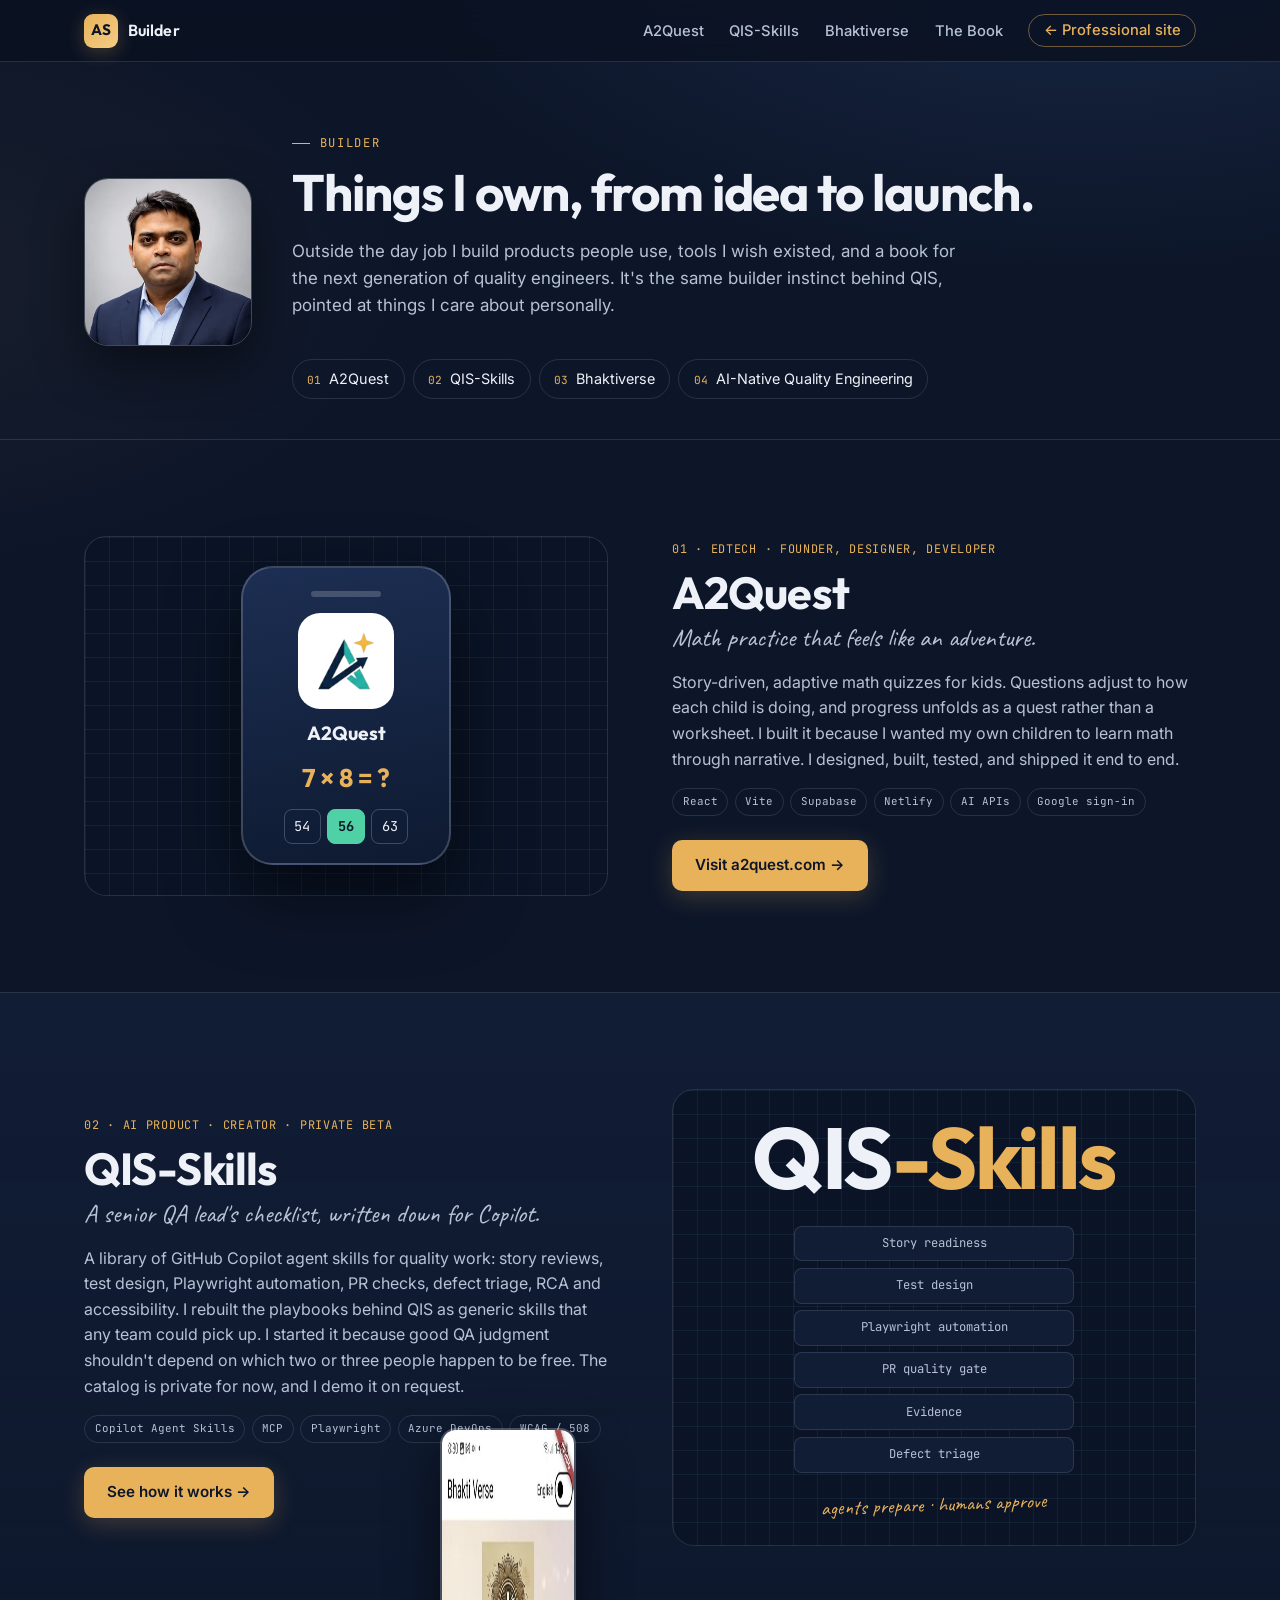
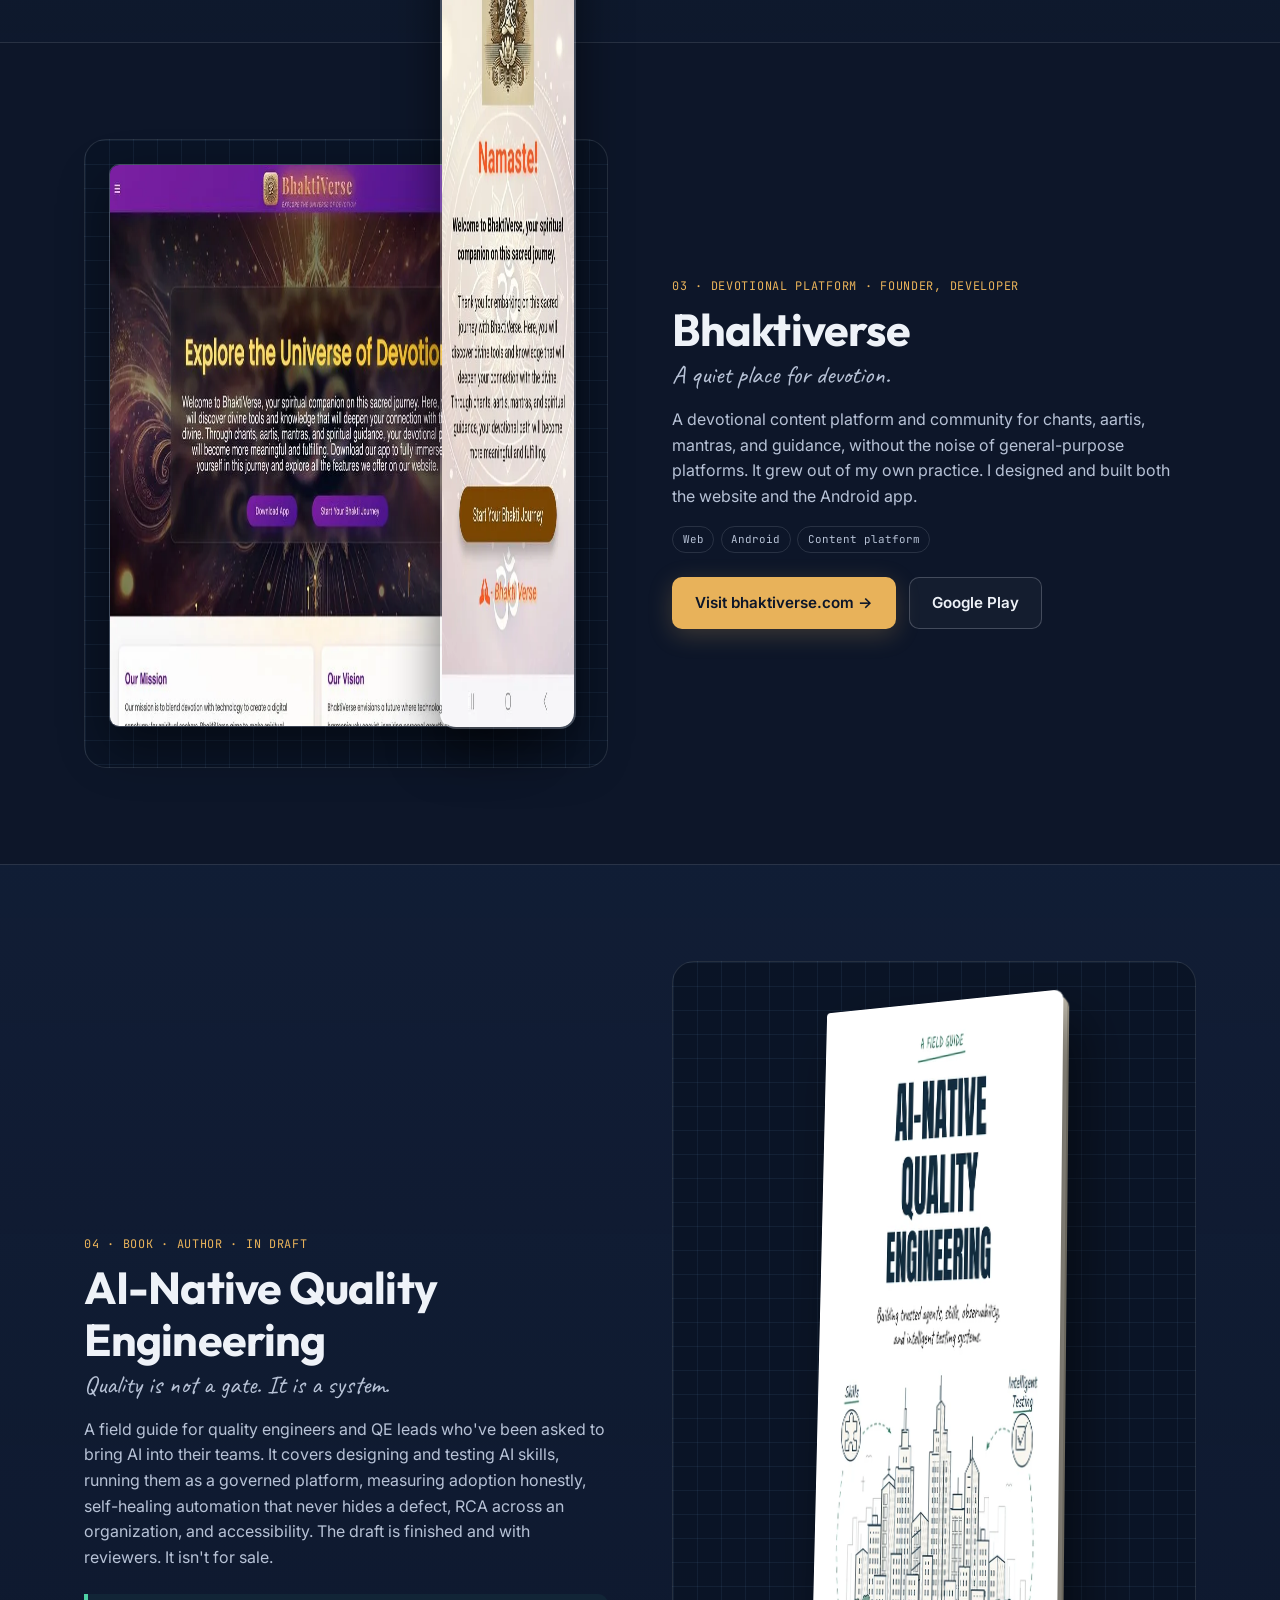
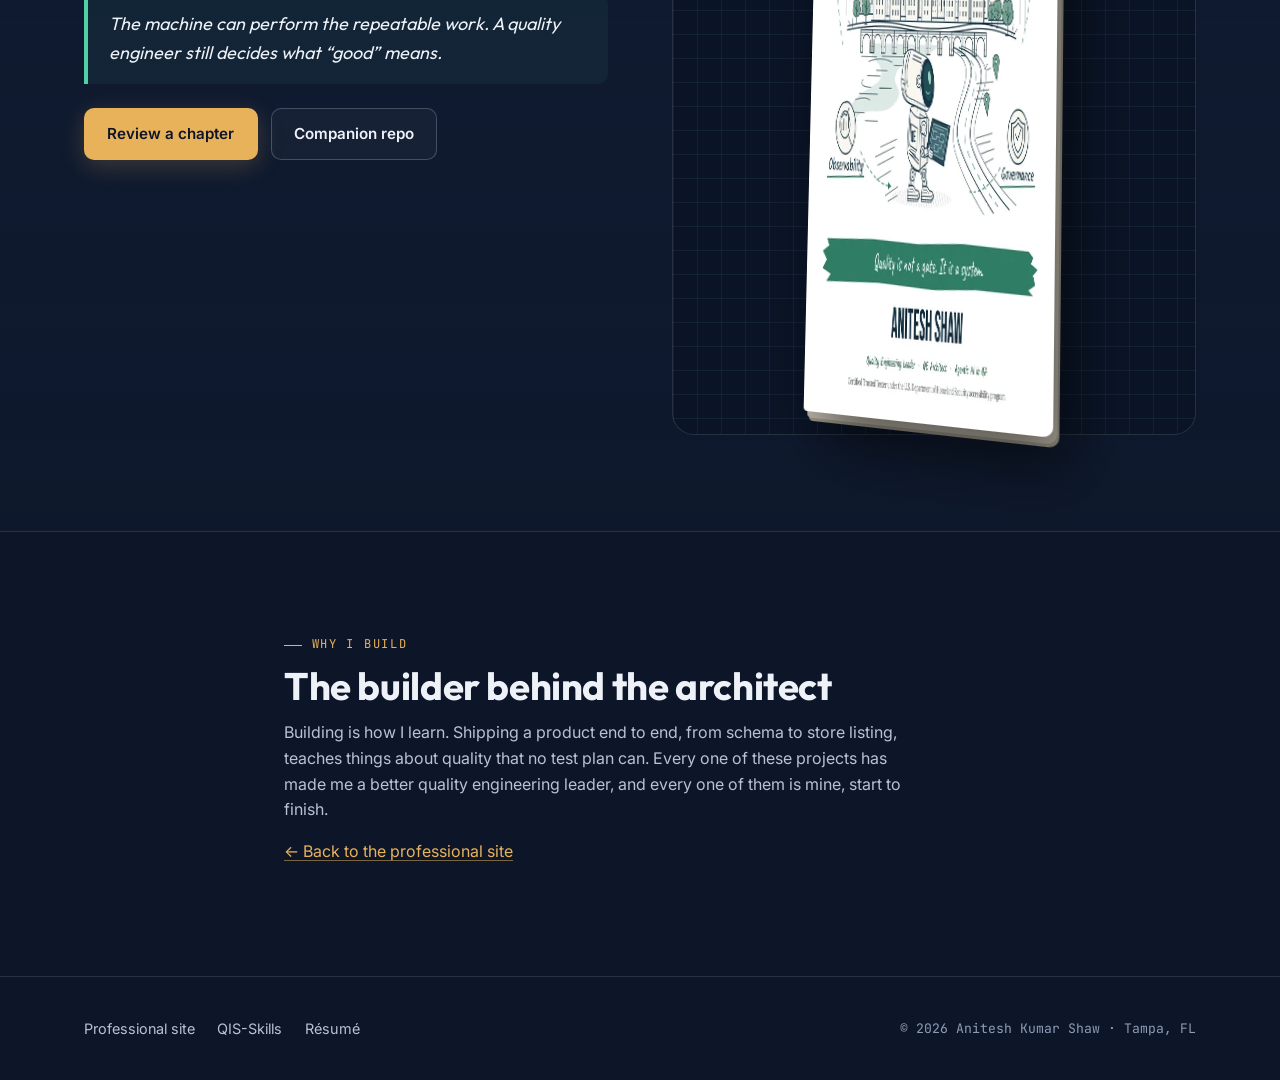
==== commit a685ef27: "Portfolio: QE leadership and AI enablement site Single-page portfolio with an AI enablement playbook" ====
--- a/personal/index.html
+++ b/personal/index.html
@@ -3,135 +3,179 @@
 <head>
 <meta charset="UTF-8" />
 <meta name="viewport" content="width=device-width, initial-scale=1.0" />
-<title>Personal — Anitesh Shaw</title>
-<meta name="description" content="Fiction writing and creative work by Anitesh Shaw, separate from his professional quality engineering work — including his debut novella The Lost Hour." />
+<title>Builder — Anitesh Shaw</title>
+<meta name="description" content="The products Anitesh Shaw designs, builds, and ships on his own: A2Quest (EdTech), QIS-Skills (agentic AI for QE), Bhaktiverse, and the book AI-Native Quality Engineering." />
 <meta name="author" content="Anitesh Kumar Shaw" />
 <link rel="canonical" href="https://aniteshshaw.github.io/personal/" />
-<meta name="robots" content="noindex, follow" />
 
 <meta property="og:type" content="website" />
 <meta property="og:url" content="https://aniteshshaw.github.io/personal/" />
-<meta property="og:title" content="Personal — Anitesh Shaw" />
-<meta property="og:description" content="Fiction writing and creative work by Anitesh Shaw, separate from his professional quality engineering work." />
+<meta property="og:title" content="Builder — Anitesh Shaw" />
+<meta property="og:description" content="Products and writing Anitesh Shaw owns end to end: A2Quest, QIS-Skills, Bhaktiverse, and AI-Native Quality Engineering." />
 <meta property="og:image" content="https://aniteshshaw.github.io/assets/og-image.png" />
 
 <link rel="icon" href="../assets/favicon.svg" type="image/svg+xml" />
 <link rel="preconnect" href="https://fonts.googleapis.com" />
 <link rel="preconnect" href="https://fonts.gstatic.com" crossorigin />
-<link href="https://fonts.googleapis.com/css2?family=Outfit:wght@600;700&family=Inter:wght@400;500;600&family=JetBrains+Mono:wght@400;500;700&display=swap" rel="stylesheet" />
+<link href="https://fonts.googleapis.com/css2?family=Outfit:wght@500;600;700&family=Inter:wght@400;500;600&family=JetBrains+Mono:wght@400;500;700&family=Caveat:wght@500;700&display=swap" rel="stylesheet" />
 <link rel="stylesheet" href="../css/style.css" />
+<script>document.documentElement.classList.add('js');</script>
 </head>
-<body>
+<body class="page-builder">
 <a class="skip-link" href="#main">Skip to main content</a>
 
 <header class="site-header">
   <nav class="nav" aria-label="Primary">
-    <a class="nav__logo" href="../">AS</a>
-    <ul class="nav__menu" style="display:flex;">
-      <li><a href="../">← Professional site</a></li>
+    <a class="nav__logo" href="../"><span class="nav__logo-mark">AS</span><span class="nav__logo-sub">Builder</span></a>
+    <button class="nav__toggle" id="navToggle" aria-expanded="false" aria-controls="navMenu" aria-label="Open navigation menu">
+      <span class="nav__bar" aria-hidden="true"></span><span class="nav__bar" aria-hidden="true"></span><span class="nav__bar" aria-hidden="true"></span>
+    </button>
+    <ul class="nav__menu" id="navMenu">
+      <li><a href="#a2quest">A2Quest</a></li>
+      <li><a href="#qis-skills">QIS-Skills</a></li>
+      <li><a href="#bhaktiverse">Bhaktiverse</a></li>
+      <li><a href="#book">The Book</a></li>
+      <li><a href="../" class="nav__cta">← Professional site</a></li>
     </ul>
   </nav>
 </header>
 
 <main id="main">
-  <div class="page-header">
-    <div class="container">
-      <span class="page-header__back"><a href="../">← aniteshshaw.github.io</a></span>
-      <h1>Personal</h1>
-      <p class="section__lead">The creative and builder side — products, stories, and platforms I design and ship outside enterprise work.</p>
-    </div>
-  </div>
-
-  <!-- THINGS I BUILD -->
-  <section class="section" aria-labelledby="builds-title">
-    <div class="container">
-      <span class="section__label">Things I Build</span>
-      <h2 class="section__title" id="builds-title">Products I've designed, built, and shipped</h2>
-      <p class="section__lead">These are mine — from concept to code to launch. The same builder instinct that powers QIS at work, applied to things I care about personally.</p>
-
-      <div class="personal-work">
-        <article class="personal-work-card">
-          <span class="personal-work-card__type">EdTech · Founder</span>
-          <h3>A2Quest</h3>
-          <p>
-            Story-driven adaptive math quizzes for kids — designed, built, and shipped end to end.
-            An EdTech product born from wanting my own children to learn math through narrative,
-            not worksheets. Supabase backend, Netlify frontend, AI-powered question generation.
-          </p>
-          <div class="personal-work-card__links">
-            <a href="https://a2quest.com">Visit a2quest.com →</a>
-          </div>
-        </article>
-
-        <article class="personal-work-card">
-          <span class="personal-work-card__type">Agentic AI · Open Source · MIT</span>
-          <h3>QIS-Skills</h3>
-          <p>
-            19 GitHub Copilot Agent Skills for quality engineering — my open-source product
-            distillation of QIS, the enterprise agentic AI workflow I built that cut QA effort
-            60–70%. Each skill is a self-contained module with workflow diagrams, inputs, and outputs.
-            I built this because senior QE judgment shouldn't live in a handful of people's heads.
-          </p>
-          <div class="personal-work-card__links">
-            <a href="../qis-skills/">Explore the skill catalog →</a>
-            <a href="https://github.com/aniteshshaw/QIS-Skills">GitHub →</a>
-          </div>
-        </article>
-
-        <article class="personal-work-card">
-          <span class="personal-work-card__type">Devotional · Founder</span>
-          <h3>Bhaktiverse</h3>
-          <p>
-            A devotional content platform and community — website and Android app, built from my
-            own practice. A single, quiet place for chants, aartis, mantras, and devotional
-            guidance without the noise of general-purpose platforms.
-          </p>
-          <div class="personal-work-card__links">
-            <a href="https://www.bhaktiverse.com">Visit bhaktiverse.com →</a>
-            <a href="https://play.google.com/store/apps/details?id=com.anitesh.bhaktiverse">Google Play →</a>
-          </div>
-        </article>
+  <section class="builder-hero" aria-labelledby="builder-title">
+    <div class="container builder-hero__grid">
+      <img class="builder-hero__photo" src="../assets/headshot-sm.webp" alt="Anitesh Kumar Shaw" width="320" height="320" />
+      <div>
+        <span class="section__label">Builder</span>
+        <h1 id="builder-title">Things I own, from idea to launch.</h1>
+        <p class="section__lead">
+          Outside the day job I build products people use, tools I wish existed, and a book for the next
+          generation of quality engineers. It's the same builder instinct behind QIS, pointed at things I
+          care about personally.
+        </p>
+        <ul class="builder-index">
+          <li><a href="#a2quest"><span>01</span>A2Quest</a></li>
+          <li><a href="#qis-skills"><span>02</span>QIS-Skills</a></li>
+          <li><a href="#bhaktiverse"><span>03</span>Bhaktiverse</a></li>
+          <li><a href="#book"><span>04</span>AI-Native Quality Engineering</a></li>
+        </ul>
       </div>
     </div>
   </section>
 
-  <section class="section" aria-labelledby="fiction-title">
-    <div class="container">
-      <span class="section__label">Fiction · Currently Writing</span>
-      <h2 class="section__title" id="fiction-title">The Lost Hour</h2>
-      <p class="section__lead">A psychological horror thriller — my debut novel, in progress.</p>
+  <!-- A2QUEST -->
+  <section id="a2quest" class="section showcase" aria-labelledby="a2quest-title">
+    <div class="container showcase__grid">
+      <div class="showcase__visual showcase__visual--a2q reveal" aria-hidden="true">
+        <div class="device">
+          <div class="device__notch"></div>
+          <img src="../assets/projects/a2quest-icon.png" alt="" width="120" height="120" loading="lazy" />
+          <span class="device__title">A2Quest</span>
+          <span class="device__q">7 × 8 = ?</span>
+          <span class="device__opts"><i>54</i><i class="is-right">56</i><i>63</i></span>
+        </div>
+      </div>
+      <div class="showcase__copy reveal">
+        <span class="showcase__type">01 · EdTech · Founder, designer, developer</span>
+        <h2 id="a2quest-title">A2Quest</h2>
+        <p class="showcase__claim">Math practice that feels like an adventure.</p>
+        <p class="prose">
+          Story-driven, adaptive math quizzes for kids. Questions adjust to how each child is doing, and
+          progress unfolds as a quest rather than a worksheet. I built it because I wanted my own children
+          to learn math through narrative. I designed, built, tested, and shipped it end to end.
+        </p>
+        <ul class="chip-row"><li>React</li><li>Vite</li><li>Supabase</li><li>Netlify</li><li>AI APIs</li><li>Google sign-in</li></ul>
+        <div class="showcase__links"><a class="btn btn--primary" href="https://a2quest.com">Visit a2quest.com →</a></div>
+      </div>
+    </div>
+  </section>
 
-      <div class="book">
-        <img class="book__cover" src="../assets/book/cover-front.webp" alt="Front cover of The Lost Hour, a novel by Anitesh Shaw" width="220" height="330" />
-        <div>
-          <p class="book__tagline">"You only notice a clock when it stops."</p>
-          <p style="color:var(--offwhite-dim); max-width:560px;">
-            Inspired by real experiences from my college years, <em>The Lost Hour</em> explores memory,
-            guilt, and the consequences of bullying — what we bury, what we carry, and what finds its
-            way back. It's a story I've been carrying for two decades, and writing it has been equal
-            parts craft project and reckoning.
-          </p>
-          <h3 style="font-size:0.95rem; margin-top:1.5rem;">Themes</h3>
-          <ul class="book__themes">
-            <li>Memory</li>
-            <li>Guilt</li>
-            <li>The consequences of bullying</li>
-            <li>Inspired by real events</li>
-          </ul>
+  <!-- QIS-SKILLS -->
+  <section id="qis-skills" class="section section--alt showcase showcase--flip" aria-labelledby="qis-title">
+    <div class="container showcase__grid">
+      <div class="showcase__visual showcase__visual--qis reveal" aria-hidden="true">
+        <span class="wordmark">QIS<span>-Skills</span></span>
+        <ol class="qis-mini">
+          <li>Story readiness</li><li>Test design</li><li>Playwright automation</li><li>PR quality gate</li><li>Evidence</li><li>Defect triage</li>
+        </ol>
+        <span class="scribble">agents prepare · humans approve</span>
+      </div>
+      <div class="showcase__copy reveal">
+        <span class="showcase__type">02 · AI product · Creator · Private beta</span>
+        <h2 id="qis-title">QIS-Skills</h2>
+        <p class="showcase__claim">A senior QA lead's checklist, written down for Copilot.</p>
+        <p class="prose">
+          A library of GitHub Copilot agent skills for quality work: story reviews, test design,
+          Playwright automation, PR checks, defect triage, RCA and accessibility. I rebuilt the playbooks
+          behind QIS as generic skills that any team could pick up. I started it because good QA judgment
+          shouldn't depend on which two or three people happen to be free. The catalog is private for now,
+          and I demo it on request.
+        </p>
+        <ul class="chip-row"><li>Copilot Agent Skills</li><li>MCP</li><li>Playwright</li><li>Azure DevOps</li><li>WCAG / 508</li></ul>
+        <div class="showcase__links"><a class="btn btn--primary" href="../qis-skills/">See how it works →</a></div>
+      </div>
+    </div>
+  </section>
+
+  <!-- BHAKTIVERSE -->
+  <section id="bhaktiverse" class="section showcase" aria-labelledby="bv-title">
+    <div class="container showcase__grid">
+      <div class="showcase__visual showcase__visual--bv reveal">
+        <img class="bv-web" src="../assets/projects/bhaktiverse-web.webp" alt="Bhaktiverse website homepage" width="900" height="563" loading="lazy" />
+        <img class="bv-app" src="../assets/projects/bhaktiverse-app.webp" alt="Bhaktiverse Android app screen" width="420" height="901" loading="lazy" />
+      </div>
+      <div class="showcase__copy reveal">
+        <span class="showcase__type">03 · Devotional platform · Founder, developer</span>
+        <h2 id="bv-title">Bhaktiverse</h2>
+        <p class="showcase__claim">A quiet place for devotion.</p>
+        <p class="prose">
+          A devotional content platform and community for chants, aartis, mantras, and guidance, without
+          the noise of general-purpose platforms. It grew out of my own practice. I designed and built both
+          the website and the Android app.
+        </p>
+        <ul class="chip-row"><li>Web</li><li>Android</li><li>Content platform</li></ul>
+        <div class="showcase__links">
+          <a class="btn btn--primary" href="https://www.bhaktiverse.com">Visit bhaktiverse.com →</a>
+          <a class="btn btn--secondary" href="https://play.google.com/store/apps/details?id=com.anitesh.bhaktiverse">Google Play</a>
         </div>
       </div>
     </div>
   </section>
 
-  <section class="section section--alt" aria-labelledby="why-title">
-    <div class="container">
-      <span class="section__label">Why this page exists</span>
+  <!-- BOOK -->
+  <section id="book" class="section section--alt showcase showcase--flip" aria-labelledby="book-title">
+    <div class="container showcase__grid">
+      <div class="showcase__visual showcase__visual--book reveal">
+        <div class="book3d" data-tilt>
+          <img src="../assets/book/ai-native-qe-cover.webp" alt="Draft cover of AI-Native Quality Engineering: A Field Guide, by Anitesh Shaw" width="640" height="1024" loading="lazy" />
+        </div>
+      </div>
+      <div class="showcase__copy reveal">
+        <span class="showcase__type">04 · Book · Author · In draft</span>
+        <h2 id="book-title">AI-Native Quality Engineering</h2>
+        <p class="showcase__claim">Quality is not a gate. It is a system.</p>
+        <p class="prose">
+          A field guide for quality engineers and QE leads who've been asked to bring AI into their teams.
+          It covers designing and testing AI skills, running them as a governed platform, measuring adoption
+          honestly, self-healing automation that never hides a defect, RCA across an organization, and
+          accessibility. The draft is finished and with reviewers. It isn't for sale.
+        </p>
+        <blockquote class="pull-quote"><p>The machine can perform the repeatable work. A quality engineer still decides what “good” means.</p></blockquote>
+        <div class="showcase__links">
+          <a class="btn btn--primary" href="mailto:emailanitesh@gmail.com?subject=Reviewing%20a%20chapter%20of%20AI-Native%20Quality%20Engineering">Review a chapter</a>
+          <a class="btn btn--secondary" href="https://github.com/aniteshshaw/ai-native-qe-companion">Companion repo</a>
+        </div>
+      </div>
+    </div>
+  </section>
+
+  <section class="section" aria-labelledby="why-title">
+    <div class="container narrow">
+      <span class="section__label">Why I build</span>
       <h2 class="section__title" id="why-title">The builder behind the architect</h2>
-      <p style="color:var(--offwhite-dim); max-width:640px;">
-        My professional site is deliberately focused: quality engineering and agentic AI. But building
-        things — EdTech for my kids, open-source skills for the QE community, devotional platforms,
-        fiction — is what I do everywhere, not just at work. This page holds the personal side:
-        the products I own, the novel in progress, and whatever gets built next.
+      <p class="prose">
+        Building is how I learn. Shipping a product end to end, from schema to store listing, teaches
+        things about quality that no test plan can. Every one of these projects has made me a better
+        quality engineering leader, and every one of them is mine, start to finish.
       </p>
       <p><a href="../">← Back to the professional site</a></p>
     </div>
@@ -141,8 +185,9 @@
 <footer class="footer">
   <div class="container footer__inner">
     <nav class="footer__nav" aria-label="Footer">
-      <a href="../">Professional Site</a>
-      <a href="../resume/">Resume</a>
+      <a href="../">Professional site</a>
+      <a href="../qis-skills/">QIS-Skills</a>
+      <a href="../resume/">Résumé</a>
     </nav>
     <p class="footer__note"><span id="footerYear"></span> Anitesh Kumar Shaw · Tampa, FL</p>
   </div>
--- a/css/style.css
+++ b/css/style.css
@@ -1,47 +1,61 @@
 /* =============================================================================
    Anitesh Shaw — Portfolio
-   Static site design system. Dark, minimal, brand: navy + amber.
+   Static site design system. Dark navy + amber, with a hand-sketched "blueprint"
+   language (grid paper, ink-wobble lines, handwritten notes) borrowed from the book.
    ========================================================================== */
 
 :root {
+  --ink: #08101F;
   --navy-deep: #0D1629;
   --navy: #1F3864;
   --navy-light: #2C4A7C;
+  --panel: #121F38;
+  --panel-2: #172A4B;
   --amber: #E8B25A;
   --amber-dim: #C99648;
+  --amber-soft: rgba(232, 178, 90, 0.12);
+  --teal: #4FD1A5;
+  --sky: #8DBEFF;
+  --rose: #F49595;
   --offwhite: #EEF2F8;
   --offwhite-dim: #B7C2D6;
+  --muted: #8E9CB5;
   --border: rgba(238, 242, 248, 0.12);
+  --border-strong: rgba(238, 242, 248, 0.22);
+  --grid-line: rgba(141, 190, 255, 0.07);
 
   --font-head: 'Outfit', 'Inter', system-ui, sans-serif;
   --font-body: 'Inter', system-ui, sans-serif;
   --font-mono: 'JetBrains Mono', ui-monospace, monospace;
-
-  --container: 1120px;
-  --radius: 10px;
+  --font-hand: 'Caveat', 'Segoe Print', cursive;
+
+  --container: 1160px;
+  --radius: 12px;
   --space-1: 0.5rem;
   --space-2: 1rem;
   --space-3: 1.5rem;
   --space-4: 2.5rem;
   --space-5: 4rem;
   --space-6: 6rem;
+  --ease: cubic-bezier(0.2, 0.7, 0.2, 1);
 }
 
 *, *::before, *::after { box-sizing: border-box; }
-html { scroll-behavior: smooth; }
-@media (prefers-reduced-motion: reduce) {
-  html { scroll-behavior: auto; }
-  *, *::before, *::after { animation-duration: 0.01ms !important; animation-iteration-count: 1 !important; transition-duration: 0.01ms !important; scroll-behavior: auto !important; }
-}
+html { scroll-behavior: smooth; scroll-padding-top: 76px; }
 
 body {
   margin: 0;
-  background: var(--navy-deep);
+  background:
+    radial-gradient(1200px 600px at 85% -10%, rgba(44, 74, 124, 0.35), transparent 60%),
+    radial-gradient(900px 500px at -10% 30%, rgba(232, 178, 90, 0.05), transparent 60%),
+    var(--navy-deep);
+  background-attachment: fixed;
   color: var(--offwhite);
   font-family: var(--font-body);
   font-size: 1rem;
   line-height: 1.6;
   -webkit-font-smoothing: antialiased;
+  overflow-x: hidden;
 }
 
 h1, h2, h3, h4 {
@@ -50,1222 +64,961 @@
   line-height: 1.15;
   margin: 0 0 var(--space-2);
   color: var(--offwhite);
-}
-
+  text-wrap: balance;
+}
 p { margin: 0 0 var(--space-2); }
 a { color: var(--amber); text-decoration: none; }
 a:hover { text-decoration: underline; }
-
-/* Body-content links rely on more than color alone (WCAG 1.4.1) — nav/footer
-   links are exempt since they're structurally distinguishable as menus. */
-main a:not(.btn) {
+/* Body-content links rely on more than color alone (WCAG 1.4.1). */
+main p a:not(.btn), main li a:not(.btn) {
   text-decoration: underline;
   text-underline-offset: 3px;
   text-decoration-color: rgba(232, 178, 90, 0.5);
 }
-ul { margin: 0; padding: 0; list-style: none; }
+ul, ol { margin: 0; padding: 0; list-style: none; }
 img { max-width: 100%; display: block; }
-
-/* ---------- Focus states (WCAG 2.1 AA) ---------- */
-a:focus-visible,
-button:focus-visible,
-input:focus-visible,
-textarea:focus-visible {
+code { font-family: var(--font-mono); font-size: 0.88em; }
+strong { color: var(--offwhite); font-weight: 600; }
+.accent { color: var(--amber); }
+.muted { color: var(--muted); }
+
+a:focus-visible, button:focus-visible, input:focus-visible, textarea:focus-visible, select:focus-visible {
   outline: 2px solid var(--amber);
   outline-offset: 3px;
   border-radius: 4px;
 }
 
-/* ---------- Skip link ---------- */
 .skip-link {
-  position: absolute;
-  left: -9999px;
-  top: 0;
-  background: var(--amber);
-  color: var(--navy-deep);
-  padding: 0.75rem 1.25rem;
-  font-weight: 600;
-  z-index: 1000;
-  border-radius: 0 0 6px 0;
-}
-.skip-link:focus {
-  left: 0;
-}
-
-.container {
-  max-width: var(--container);
-  margin: 0 auto;
-  padding: 0 var(--space-3);
-}
-
-.eyebrow {
-  font-family: var(--font-mono);
-  font-size: 0.78rem;
-  letter-spacing: 0.12em;
-  text-transform: uppercase;
-  color: var(--amber);
-  display: block;
-  margin-bottom: var(--space-2);
-}
+  position: absolute; left: -9999px; top: 0;
+  background: var(--amber); color: var(--navy-deep);
+  padding: 0.75rem 1.25rem; font-weight: 600; z-index: 1000; border-radius: 0 0 6px 0;
+}
+.skip-link:focus { left: 0; }
+
+.container { max-width: var(--container); margin: 0 auto; padding: 0 var(--space-3); }
+.narrow { max-width: 760px; }
+.visually-hidden { position: absolute; width: 1px; height: 1px; overflow: hidden; clip: rect(0 0 0 0); white-space: nowrap; }
+
+/* ---------- Reveal on scroll (only when JS is running) ---------- */
+.js .reveal {
+  opacity: 0;
+  transform: translateY(18px);
+  transition: opacity 0.6s ease, transform 0.6s var(--ease);
+  transition-delay: min(calc(var(--i, 0) * 45ms), 450ms);
+}
+.js .reveal.is-in { opacity: 1; transform: none; }
 
 /* ---------- Header / Nav ---------- */
 .site-header {
-  position: sticky;
-  top: 0;
-  z-index: 100;
-  background: rgba(13, 22, 41, 0.92);
-  backdrop-filter: blur(8px);
+  position: sticky; top: 0; z-index: 100;
+  background: rgba(10, 18, 34, 0.82);
+  backdrop-filter: blur(10px);
+  -webkit-backdrop-filter: blur(10px);
   border-bottom: 1px solid var(--border);
 }
-
 .nav {
-  display: flex;
-  align-items: center;
-  justify-content: space-between;
-  padding: var(--space-2) var(--space-3);
-  max-width: var(--container);
-  margin: 0 auto;
-}
-
-.nav__logo {
-  font-family: var(--font-head);
-  font-weight: 700;
-  font-size: 1.1rem;
-  color: var(--offwhite);
-  letter-spacing: 0.02em;
-}
-.nav__logo:hover { text-decoration: none; color: var(--amber); }
-
+  display: flex; align-items: center; justify-content: space-between;
+  padding: 0.85rem var(--space-3);
+  max-width: var(--container); margin: 0 auto;
+}
+.nav__logo { display: inline-flex; align-items: center; gap: 0.6rem; color: var(--offwhite); }
+.nav__logo:hover { text-decoration: none; }
+.nav__logo-mark {
+  display: inline-grid; place-items: center;
+  width: 34px; height: 34px; border-radius: 9px;
+  font-family: var(--font-head); font-weight: 700; font-size: 0.95rem;
+  color: var(--navy-deep); background: linear-gradient(135deg, var(--amber), #F4CD87);
+  box-shadow: 0 4px 18px rgba(232, 178, 90, 0.25);
+}
+.nav__logo-sub { font-family: var(--font-head); font-weight: 600; font-size: 1rem; letter-spacing: 0.01em; }
 .nav__toggle {
-  display: none;
-  flex-direction: column;
-  gap: 5px;
-  background: none;
-  border: none;
-  padding: 0.5rem;
-  cursor: pointer;
-}
-.nav__bar {
-  width: 22px;
-  height: 2px;
-  background: var(--offwhite);
-  display: block;
-}
-
-.nav__menu {
-  display: flex;
-  align-items: center;
-  gap: var(--space-3);
-}
-.nav__menu a {
-  color: var(--offwhite-dim);
-  font-size: 0.92rem;
-  font-weight: 500;
-}
-.nav__menu a:hover,
-.nav__menu a:focus-visible { color: var(--amber); text-decoration: none; }
-
-@media (max-width: 760px) {
+  display: none; flex-direction: column; gap: 5px;
+  background: none; border: none; padding: 0.5rem; cursor: pointer;
+}
+.nav__bar { width: 22px; height: 2px; background: var(--offwhite); display: block; transition: transform 0.2s ease, opacity 0.2s ease; }
+.nav__toggle[aria-expanded="true"] .nav__bar:nth-child(1) { transform: translateY(7px) rotate(45deg); }
+.nav__toggle[aria-expanded="true"] .nav__bar:nth-child(2) { opacity: 0; }
+.nav__toggle[aria-expanded="true"] .nav__bar:nth-child(3) { transform: translateY(-7px) rotate(-45deg); }
+.nav__menu { display: flex; align-items: center; gap: 1.6rem; }
+.nav__menu a { color: var(--offwhite-dim); font-size: 0.92rem; font-weight: 500; }
+.nav__menu a:hover, .nav__menu a:focus-visible { color: var(--amber); text-decoration: none; }
+.nav__menu a.nav__cta {
+  color: var(--amber); border: 1px solid rgba(232, 178, 90, 0.45);
+  padding: 0.4rem 0.9rem; border-radius: 999px;
+}
+.nav__menu a.nav__cta:hover { background: var(--amber-soft); }
+
+@media (max-width: 900px) {
   .nav__toggle { display: flex; }
-  .nav__menu {
-    position: absolute;
-    top: 100%;
-    left: 0;
-    right: 0;
-    flex-direction: column;
-    align-items: flex-start;
-    gap: 0;
-    background: var(--navy-deep);
+  .nav__menu:not(.nav__menu--static) {
+    position: absolute; top: 100%; left: 0; right: 0;
+    flex-direction: column; align-items: stretch; gap: 0;
+    background: rgba(10, 18, 34, 0.98);
     border-bottom: 1px solid var(--border);
-    max-height: 0;
-    overflow: hidden;
-    transition: max-height 0.25s ease;
+    max-height: 0; overflow: hidden; transition: max-height 0.3s ease;
   }
-  .nav__menu.is-open { max-height: 480px; }
-  .nav__menu li { width: 100%; }
-  .nav__menu a { display: block; padding: var(--space-2) var(--space-3); width: 100%; }
+  .nav__menu.is-open { max-height: 520px; }
+  .nav__menu:not(.nav__menu--static) a { display: block; padding: 0.9rem var(--space-3); }
+  .nav__menu:not(.nav__menu--static) a.nav__cta { border: none; border-radius: 0; }
+  .nav__menu--static { gap: 1rem; }
 }
 
 /* ---------- Buttons ---------- */
 .btn {
-  display: inline-flex;
-  align-items: center;
-  gap: 0.5rem;
-  padding: 0.8rem 1.5rem;
-  border-radius: 8px;
-  font-weight: 600;
-  font-size: 0.95rem;
-  border: 1px solid transparent;
-  cursor: pointer;
-  transition: transform 0.15s ease, background 0.15s ease, border-color 0.15s ease;
+  display: inline-flex; align-items: center; gap: 0.5rem;
+  padding: 0.8rem 1.4rem; border-radius: 10px;
+  font-weight: 600; font-size: 0.95rem;
+  border: 1px solid transparent; cursor: pointer;
+  transition: transform 0.15s ease, background 0.15s ease, border-color 0.15s ease, box-shadow 0.2s ease;
 }
 .btn:hover { text-decoration: none; transform: translateY(-1px); }
-.btn--primary { background: var(--amber); color: var(--navy-deep); }
-.btn--primary:hover { background: #f0c073; }
-.btn--secondary { background: transparent; color: var(--offwhite); border-color: var(--border); }
+.btn--primary { background: var(--amber); color: var(--navy-deep); box-shadow: 0 6px 24px rgba(232, 178, 90, 0.22); }
+.btn--primary:hover { background: #F2C477; box-shadow: 0 8px 30px rgba(232, 178, 90, 0.35); }
+.btn--secondary { background: rgba(238, 242, 248, 0.03); color: var(--offwhite); border-color: var(--border-strong); }
 .btn--secondary:hover { border-color: var(--amber); color: var(--amber); }
 
-/* ---------- Hero ---------- */
-.hero {
-  position: relative;
-  padding: var(--space-6) 0 var(--space-5);
-  overflow: hidden;
-}
+/* ---------- Sections ---------- */
+.section { padding: var(--space-6) 0; border-top: 1px solid var(--border); position: relative; }
+.section--tight { padding: var(--space-4) 0; }
+.section--alt { background: linear-gradient(180deg, rgba(31, 56, 100, 0.20), rgba(31, 56, 100, 0.06)); }
+.section__label {
+  font-family: var(--font-mono); font-size: 0.76rem; letter-spacing: 0.14em; text-transform: uppercase;
+  color: var(--amber); display: inline-flex; align-items: center; gap: 0.6rem; margin-bottom: 0.6rem;
+}
+.section__label::before { content: ""; width: 18px; height: 1px; background: currentColor; }
+.section__title { font-size: clamp(1.7rem, 3.2vw, 2.4rem); margin-bottom: 0.75rem; letter-spacing: -0.01em; }
+.section__lead { color: var(--offwhite-dim); max-width: 680px; margin-bottom: var(--space-4); font-size: 1.06rem; }
+.subhead { font-size: 1.1rem; margin: var(--space-4) 0 var(--space-2); }
+.prose { color: var(--offwhite-dim); max-width: 64ch; }
+.prose--sm { font-size: 0.94rem; }
+.fineprint { font-size: 0.82rem; color: var(--muted); margin-top: var(--space-2); }
+
+.live-dot {
+  display: inline-block; width: 8px; height: 8px; border-radius: 50%;
+  background: var(--teal); box-shadow: 0 0 0 0 rgba(79, 209, 165, 0.6);
+  animation: ping 2.2s ease-out infinite;
+}
+@keyframes ping {
+  0% { box-shadow: 0 0 0 0 rgba(79, 209, 165, 0.55); }
+  70% { box-shadow: 0 0 0 9px rgba(79, 209, 165, 0); }
+  100% { box-shadow: 0 0 0 0 rgba(79, 209, 165, 0); }
+}
+
+/* ---------- Home hero ---------- */
+.hero { position: relative; padding: var(--space-5) 0 var(--space-4); overflow: hidden; }
 .hero__bg {
-  position: absolute;
-  inset: 0;
-  z-index: 0;
-  opacity: 0.18;
-  pointer-events: none;
-  background: url('../assets/hero-network.svg') no-repeat center / cover;
-}
-.hero__inner {
-  position: relative;
-  z-index: 1;
-  max-width: 780px;
-}
-.hero__name {
-  font-family: var(--font-mono);
-  font-size: 0.95rem;
-  color: var(--offwhite-dim);
-  letter-spacing: 0.04em;
-  margin-bottom: var(--space-2);
-}
-.hero h1 {
-  font-size: clamp(2rem, 4.5vw, 3.1rem);
-  margin-bottom: var(--space-3);
-}
-.hero h1 .accent { color: var(--amber); }
-.hero__lead {
-  font-size: 1.15rem;
-  color: var(--offwhite-dim);
-  max-width: 640px;
-  margin-bottom: var(--space-4);
-}
-.hero__lead strong { color: var(--offwhite); font-weight: 600; }
-
-.hero__ctas {
-  display: flex;
-  flex-wrap: wrap;
-  gap: var(--space-2);
-  margin-bottom: var(--space-4);
-}
-
-.hero__stats {
-  display: flex;
-  flex-wrap: wrap;
-  gap: var(--space-2) var(--space-4);
-  margin: 0 0 var(--space-4);
-  padding: var(--space-2) 0;
-  border-top: 1px solid var(--border);
-  border-bottom: 1px solid var(--border);
-}
-.hero__stat {
-  display: flex;
-  flex-direction: column;
-  gap: 0.15rem;
-}
-.hero__stat-value {
-  font-family: var(--font-mono);
-  font-size: 1.35rem;
-  font-weight: 700;
-  color: var(--amber);
-}
-.hero__stat-label {
-  font-size: 0.78rem;
-  color: var(--offwhite-dim);
-  letter-spacing: 0.04em;
-  text-transform: uppercase;
-}
-
-.hero__socials {
-  display: flex;
-  flex-wrap: wrap;
-  gap: var(--space-3);
-}
-.hero__socials a {
-  color: var(--offwhite-dim);
-  font-size: 0.9rem;
-  font-weight: 500;
-}
+  position: absolute; inset: 0; z-index: 0; pointer-events: none;
+  background-image:
+    linear-gradient(var(--grid-line) 1px, transparent 1px),
+    linear-gradient(90deg, var(--grid-line) 1px, transparent 1px);
+  background-size: 32px 32px;
+  mask-image: radial-gradient(ellipse 80% 70% at 60% 30%, #000 30%, transparent 75%);
+  -webkit-mask-image: radial-gradient(ellipse 80% 70% at 60% 30%, #000 30%, transparent 75%);
+}
+.hero__grid {
+  position: relative; z-index: 1;
+  display: grid; grid-template-columns: minmax(0, 1.25fr) minmax(0, 0.85fr);
+  gap: var(--space-4); align-items: center;
+}
+.hero__kicker {
+  display: inline-flex; align-items: center; gap: 0.6rem;
+  font-family: var(--font-mono); font-size: 0.82rem; color: var(--offwhite-dim);
+  padding: 0.35rem 0.8rem; border: 1px solid var(--border); border-radius: 999px;
+  background: rgba(18, 31, 56, 0.6); margin-bottom: var(--space-3);
+}
+.hero h1 { font-size: clamp(2.1rem, 4.4vw, 3.3rem); letter-spacing: -0.02em; margin-bottom: var(--space-3); }
+.hero__lead { font-size: 1.14rem; color: var(--offwhite-dim); max-width: 620px; margin-bottom: var(--space-4); }
+.hero__lead a { font-weight: 600; }
+.hero__ctas { display: flex; flex-wrap: wrap; gap: var(--space-2); margin-bottom: var(--space-3); }
+.hero__socials { display: flex; flex-wrap: wrap; gap: 0.5rem 1.4rem; }
+.hero__socials a { color: var(--offwhite-dim); font-size: 0.9rem; font-weight: 500; text-decoration: none !important; }
 .hero__socials a:hover { color: var(--amber); }
 
-/* ---------- Section base ---------- */
-.section {
-  padding: var(--space-6) 0;
-  border-top: 1px solid var(--border);
-}
-.section--alt {
-  background: linear-gradient(180deg, rgba(31, 56, 100, 0.22), rgba(31, 56, 100, 0.08));
-}
-.section__label {
-  font-family: var(--font-mono);
-  font-size: 0.78rem;
-  letter-spacing: 0.14em;
-  text-transform: uppercase;
-  color: var(--amber);
-  display: block;
-  margin-bottom: var(--space-1);
-}
-.section__title {
-  font-size: clamp(1.6rem, 3vw, 2.1rem);
-  margin-bottom: var(--space-1);
-}
-.section__lead {
-  color: var(--offwhite-dim);
-  max-width: 640px;
-  margin-bottom: var(--space-4);
+.portrait { position: relative; margin: 0; justify-self: end; width: min(380px, 100%); }
+.portrait__photo {
+  position: relative; aspect-ratio: 1; border-radius: 24px; padding: 2px;
+  background: linear-gradient(150deg, rgba(232, 178, 90, 0.85), rgba(232, 178, 90, 0.1) 45%, rgba(79, 209, 165, 0.6));
+  box-shadow: 0 30px 70px rgba(0, 0, 0, 0.5);
+}
+.portrait__photo::before {
+  content: ""; position: absolute; inset: -18%; z-index: -1; border-radius: 50%;
+  background: radial-gradient(circle, rgba(232, 178, 90, 0.18), transparent 65%);
+}
+.portrait__photo img { width: 100%; height: 100%; object-fit: cover; border-radius: 22px; background: var(--panel); }
+.portrait__card {
+  position: relative; margin: -2.4rem 1.2rem 0; padding: 0.9rem 1.1rem;
+  border-radius: 14px; background: rgba(13, 22, 41, 0.94); border: 1px solid var(--border-strong);
+  box-shadow: 0 18px 40px rgba(0, 0, 0, 0.45); backdrop-filter: blur(6px);
+}
+.portrait__facts { display: grid; gap: 0.45rem; }
+.portrait__facts li { display: grid; grid-template-columns: 4.6rem 1fr; gap: 0.6rem; align-items: baseline; font-size: 0.84rem; font-weight: 500; color: var(--offwhite); line-height: 1.35; }
+.portrait__facts span { font-family: var(--font-mono); font-size: 0.64rem; letter-spacing: 0.1em; text-transform: uppercase; color: var(--amber); }
+
+.stat-strip {
+  position: relative; z-index: 1;
+  display: grid; grid-template-columns: repeat(4, minmax(0, 1fr));
+  margin-top: var(--space-5);
+  border: 1px solid var(--border); border-radius: var(--radius);
+  background: rgba(18, 31, 56, 0.55);
+}
+.stat-strip li { padding: 1.1rem 1.2rem; border-left: 1px solid var(--border); }
+.stat-strip li:first-child { border-left: none; }
+.stat-strip__v { display: block; font-family: var(--font-head); font-size: 1.9rem; font-weight: 700; color: var(--amber); letter-spacing: -0.02em; }
+.stat-strip__l { display: block; font-size: 0.8rem; color: var(--offwhite-dim); line-height: 1.35; }
+
+@media (max-width: 980px) {
+  .hero__grid { grid-template-columns: 1fr; gap: var(--space-3); }
+  .portrait { order: -1; width: min(460px, 100%); justify-self: start; display: grid; grid-template-columns: 128px 1fr; gap: 1rem; align-items: center; }
+  .portrait__photo { border-radius: 20px; box-shadow: 0 14px 34px rgba(0, 0, 0, 0.45); }
+  .portrait__photo img { border-radius: 18px; }
+  .portrait__card { margin: 0; box-shadow: none; }
+  .stat-strip { grid-template-columns: repeat(2, minmax(0, 1fr)); }
+  .stat-strip li:nth-child(3) { border-left: none; }
+  .stat-strip li:nth-child(n+3) { border-top: 1px solid var(--border); }
+}
+@media (max-width: 560px) {
+  .portrait { grid-template-columns: 96px 1fr; gap: 0.75rem; }
+  .portrait__card { padding: 0.6rem 0.75rem; }
+  .portrait__facts li { grid-template-columns: 1fr; gap: 0; font-size: 0.76rem; }
+  .stat-strip li { padding: 0.9rem; }
+  .stat-strip__v { font-size: 1.6rem; }
+}
+
+/* ---------- AI enablement flywheel ---------- */
+.flywheel {
+  display: grid; grid-template-columns: minmax(0, 0.9fr) minmax(0, 1.1fr);
+  gap: var(--space-4); align-items: start;
+}
+.flywheel__viz { position: sticky; top: 96px; }
+.flywheel__viz {
+  border-radius: 20px; padding: var(--space-3);
+  background-color: rgba(10, 18, 34, 0.6);
+  background-image: linear-gradient(var(--grid-line) 1px, transparent 1px), linear-gradient(90deg, var(--grid-line) 1px, transparent 1px);
+  background-size: 24px 24px;
+  border: 1px solid var(--border);
+}
+.flywheel__svg { width: 100%; height: auto; display: block; color: var(--amber); }
+.fw-track { fill: none; stroke: rgba(238, 242, 248, 0.28); stroke-width: 2; }
+.fw-flow { fill: none; stroke: var(--amber); stroke-width: 2; stroke-dasharray: 4 14; opacity: 0.7; animation: dash 1.2s linear infinite; }
+.fw-packet { fill: var(--amber); filter: drop-shadow(0 0 6px rgba(232, 178, 90, 0.9)); }
+.fw-stage circle { fill: var(--panel); stroke: rgba(238, 242, 248, 0.35); stroke-width: 2; transition: fill 0.35s ease, stroke 0.35s ease; }
+.fw-stage.is-active circle { stroke: var(--amber); fill: #3A3220; }
+.fw-stage text { font-family: var(--font-head); font-weight: 700; font-size: 22px; fill: var(--offwhite); text-anchor: middle; }
+.fw-hub { fill: rgba(232, 178, 90, 0.08); stroke: var(--amber); stroke-width: 1.6; }
+.fw-hub-t { font-family: var(--font-head); font-weight: 700; font-size: 19px; fill: var(--offwhite); text-anchor: middle; }
+.fw-hub-s { font-family: var(--font-hand); font-size: 19px; fill: var(--amber); text-anchor: middle; }
+.flywheel__note {
+  position: absolute; right: 18px; bottom: 10px; margin: 0;
+  font-family: var(--font-hand); font-size: 1.2rem; color: var(--amber); transform: rotate(-3deg);
+}
+@keyframes spin { to { transform: rotate(360deg); } }
+@keyframes dash { to { stroke-dashoffset: -18; } }
+
+.stages { display: grid; gap: 0.6rem; counter-reset: none; }
+.stage {
+  display: grid; grid-template-columns: auto 1fr; gap: 1rem;
+  padding: 1rem 1.2rem; border-radius: var(--radius);
+  border: 1px solid var(--border); background: rgba(18, 31, 56, 0.55);
+  transition: border-color 0.35s ease, background 0.35s ease;
+}
+.stage.is-active { border-color: rgba(232, 178, 90, 0.55); background: rgba(232, 178, 90, 0.07); }
+.stage__n { font-family: var(--font-mono); font-size: 0.85rem; color: var(--amber); padding-top: 0.15rem; }
+.stage h3 { font-size: 1.08rem; margin: 0 0 0.3rem; }
+.stage p { color: var(--offwhite-dim); font-size: 0.92rem; margin: 0 0 0.45rem; }
+.evidence { font-family: var(--font-mono); font-size: 0.72rem; color: var(--teal); letter-spacing: 0.02em; }
+.evidence a { color: var(--teal); }
+
+.principle {
+  margin: var(--space-5) 0 0; padding: var(--space-4) var(--space-3);
+  text-align: center; border-top: 1px dashed var(--border-strong); border-bottom: 1px dashed var(--border-strong);
+}
+.principle p { font-family: var(--font-head); font-weight: 700; font-size: clamp(1.4rem, 3.2vw, 2.3rem); margin: 0 0 0.6rem; letter-spacing: -0.01em; }
+.principle p span { display: inline-block; margin: 0 0.25em; }
+.principle footer { font-family: var(--font-hand); font-size: 1.3rem; color: var(--offwhite-dim); }
+
+@media (max-width: 900px) {
+  .flywheel { grid-template-columns: 1fr; }
+  .flywheel__viz { position: relative; top: 0; max-width: 420px; justify-self: center; width: 100%; }
 }
 
 /* ---------- Case studies ---------- */
-.case-studies {
-  display: grid;
-  gap: var(--space-3);
-}
+.case-studies { display: grid; gap: var(--space-3); }
 .case-study {
-  background: var(--navy);
-  border: 1px solid var(--border);
-  border-radius: var(--radius);
-  padding: var(--space-4);
-  display: grid;
-  gap: var(--space-2);
-}
+  background: linear-gradient(160deg, var(--panel-2), var(--panel));
+  border: 1px solid var(--border); border-radius: var(--radius);
+  padding: var(--space-4); display: grid; gap: 0.9rem;
+  transition: border-color 0.25s ease, transform 0.25s ease;
+}
+.case-study:hover { border-color: rgba(232, 178, 90, 0.35); }
+.case-study__head { display: flex; flex-wrap: wrap; gap: 0.6rem 1rem; align-items: center; justify-content: space-between; }
+.case-study__tag { font-family: var(--font-mono); font-size: 0.74rem; color: var(--offwhite-dim); letter-spacing: 0.06em; text-transform: uppercase; }
 .case-study__metric {
-  display: inline-block;
-  font-family: var(--font-mono);
-  font-size: 0.85rem;
-  color: var(--navy-deep);
-  background: var(--amber);
-  padding: 0.3rem 0.75rem;
-  border-radius: 999px;
-  font-weight: 700;
-  width: fit-content;
-}
-.case-study h3 {
-  font-size: 1.3rem;
-  margin: var(--space-1) 0 0;
-}
-.case-study p {
-  color: var(--offwhite-dim);
-  margin: 0;
-}
-.case-study__tag {
-  font-family: var(--font-mono);
-  font-size: 0.75rem;
-  color: var(--offwhite-dim);
-  letter-spacing: 0.05em;
-  text-transform: uppercase;
-}
-
-/* ---------- More wins grid ---------- */
-.wins {
-  display: grid;
-  grid-template-columns: repeat(auto-fit, minmax(240px, 1fr));
-  gap: var(--space-2);
-  margin-top: var(--space-3);
-}
-.win {
-  background: var(--navy);
-  border: 1px solid var(--border);
-  border-radius: var(--radius);
-  padding: var(--space-2) var(--space-3);
-}
+  font-family: var(--font-mono); font-size: 0.82rem; font-weight: 700;
+  color: var(--navy-deep); background: var(--amber); padding: 0.3rem 0.8rem; border-radius: 999px;
+}
+.case-study h3 { font-size: 1.35rem; margin: 0; }
+.case-study p { color: var(--offwhite-dim); margin: 0; max-width: 78ch; }
+.case-study__flow { display: flex; flex-wrap: wrap; gap: 0.4rem; margin-top: 0.3rem; }
+.case-study__flow li {
+  font-family: var(--font-mono); font-size: 0.72rem; color: var(--offwhite-dim);
+  padding: 0.3rem 0.65rem; border: 1px dashed var(--border-strong); border-radius: 6px;
+}
+.case-study__flow li:not(:last-child)::after { content: " →"; color: var(--amber); }
+
+.wins { display: grid; grid-template-columns: repeat(auto-fit, minmax(240px, 1fr)); gap: var(--space-2); }
+.win { background: var(--panel); border: 1px solid var(--border); border-radius: var(--radius); padding: 1.1rem 1.3rem; }
 .win h4 { font-size: 1rem; margin: 0 0 0.3rem; }
 .win p { color: var(--offwhite-dim); font-size: 0.88rem; margin: 0; }
-.win__metric {
-  display: inline-block;
-  font-family: var(--font-mono);
-  font-size: 0.72rem;
-  color: var(--amber);
-  margin-bottom: 0.4rem;
-  letter-spacing: 0.04em;
-  text-transform: uppercase;
-}
-
-/* ---------- Experience (compact timeline) ---------- */
-.exp-list { max-width: 820px; }
-.exp-row {
-  display: grid;
-  grid-template-columns: 1fr auto;
-  gap: var(--space-1) var(--space-3);
-  padding: var(--space-2) 0;
-  border-bottom: 1px solid var(--border);
-}
-.exp-row:last-child { border-bottom: none; }
-.exp-row h3 { font-size: 1.02rem; margin: 0; }
-.exp-row__org { color: var(--offwhite-dim); font-size: 0.92rem; }
-.exp-row__dates {
-  font-family: var(--font-mono);
-  font-size: 0.8rem;
-  color: var(--offwhite-dim);
-  white-space: nowrap;
-  align-self: start;
-  padding-top: 0.2rem;
-}
-@media (max-width: 560px) {
-  .exp-row { grid-template-columns: 1fr; }
-  .exp-row__dates { padding-top: 0; }
-}
+.win__metric { display: inline-block; font-family: var(--font-mono); font-size: 0.7rem; color: var(--amber); margin-bottom: 0.4rem; letter-spacing: 0.06em; text-transform: uppercase; }
+
+/* ---------- Wordmark + product badge ---------- */
+.wordmark {
+  font-family: var(--font-head); font-weight: 700; letter-spacing: -0.03em; line-height: 1;
+  font-size: clamp(3rem, 8vw, 5.4rem); margin: 0 0 0.6rem; color: var(--offwhite);
+}
+.wordmark span { color: var(--amber); }
+.wordmark--sm { font-size: clamp(2rem, 4.6vw, 2.8rem); display: inline-block; }
+.product-badge {
+  display: inline-flex; align-items: center; gap: 0.5rem;
+  font-family: var(--font-mono); font-size: 0.74rem; letter-spacing: 0.08em; text-transform: uppercase;
+  color: var(--amber); background: var(--amber-soft); border: 1px solid rgba(232, 178, 90, 0.3);
+  border-radius: 999px; padding: 0.35rem 0.9rem; margin-bottom: var(--space-2);
+}
+.product-badge::before { content: ""; width: 7px; height: 7px; border-radius: 50%; background: var(--teal); animation: ping 2.2s ease-out infinite; }
+
+/* ---------- Home: product band ---------- */
+.product-band { border-top: none; padding-top: 0; }
+.product-band__panel {
+  display: grid; grid-template-columns: minmax(0, 1fr) minmax(0, 1fr); gap: var(--space-4); align-items: center;
+  padding: var(--space-4); border-radius: 20px; border: 1px solid rgba(232, 178, 90, 0.25);
+  background-color: #0B1528;
+  background-image:
+    radial-gradient(600px 300px at 100% 0%, rgba(232, 178, 90, 0.10), transparent 60%),
+    linear-gradient(var(--grid-line) 1px, transparent 1px), linear-gradient(90deg, var(--grid-line) 1px, transparent 1px);
+  background-size: auto, 24px 24px, 24px 24px;
+  box-shadow: 0 30px 80px rgba(0, 0, 0, 0.35);
+}
+.product-band__panel h2 { margin: 0; }
+.product-band__claim { font-family: var(--font-head); font-size: 1.3rem; font-weight: 600; color: var(--offwhite); margin: 0.6rem 0 0.8rem; }
+.product-band__copy > p:not(.product-band__claim) { color: var(--offwhite-dim); margin-bottom: var(--space-3); }
+.band-pipe { display: grid; gap: 0.55rem; position: relative; }
+.band-pipe::before {
+  content: ""; position: absolute; left: 25px; top: 20px; bottom: 20px; width: 2px;
+  background: repeating-linear-gradient(to bottom, var(--amber) 0 6px, transparent 6px 12px); opacity: 0.5;
+}
+.band-pipe li { position: relative; }
+.band-pipe a, .band-pipe__row {
+  display: grid; grid-template-columns: auto 1fr auto; align-items: center; gap: 0.9rem;
+  padding: 0.55rem 0.9rem 0.55rem 0.5rem; border-radius: 12px;
+  background: rgba(18, 31, 56, 0.85); border: 1px solid var(--border);
+  color: var(--offwhite); text-decoration: none !important;
+  animation: pipe-lit 6s linear infinite; animation-delay: calc(var(--i) * 1s - 0.2s);
+  transition: transform 0.2s ease;
+}
+.band-pipe a:hover { transform: translateX(4px); border-color: var(--amber); }
+.band-pipe__row:hover { transform: none; border-color: var(--border); }
+@keyframes pipe-lit {
+  0%, 20%, 100% { border-color: var(--border); }
+  3%, 14% { border-color: rgba(232, 178, 90, 0.7); box-shadow: 0 0 24px rgba(232, 178, 90, 0.15); }
+}
+.band-pipe__ico { display: grid; place-items: center; width: 36px; height: 36px; border-radius: 10px; background: var(--amber-soft); color: var(--amber); }
+.band-pipe__ico .ico { width: 20px; height: 20px; }
+.band-pipe__name { font-weight: 600; font-size: 0.95rem; }
+.band-pipe__art { font-family: var(--font-mono); font-size: 0.7rem; color: var(--muted); }
+@media (max-width: 860px) { .product-band__panel { grid-template-columns: 1fr; padding: var(--space-3); } }
+@media (max-width: 420px) { .band-pipe__art { display: none; } }
+
+/* ---------- Book feature ---------- */
+.book-feature__grid { display: grid; grid-template-columns: minmax(0, 0.75fr) minmax(0, 1.25fr); gap: var(--space-5); align-items: start; }
+.book-feature__cover { position: sticky; top: 100px; }
+.book3d {
+  perspective: 1200px; max-width: 340px; margin: 0 auto;
+}
+.book3d img {
+  width: 100%; border-radius: 4px 10px 10px 4px;
+  transform: rotateY(var(--ry, -14deg)) rotateX(var(--rx, 4deg));
+  transform-style: preserve-3d;
+  transition: transform 0.4s var(--ease);
+  box-shadow: -2px 0 0 rgba(255, 255, 255, 0.6) inset, 18px 30px 60px rgba(0, 0, 0, 0.55), 4px 6px 0 #c9c3b5, 6px 9px 0 #a9a394;
+}
+.book-feature__status {
+  display: flex; justify-content: center; align-items: center; gap: 0.6rem; margin-top: var(--space-3);
+  font-family: var(--font-mono); font-size: 0.8rem; color: var(--offwhite-dim);
+}
+.book-feature__sub { font-family: var(--font-hand); font-size: 1.55rem; color: var(--offwhite-dim); line-height: 1.25; margin-bottom: var(--space-3); }
+.book-feature__hook { font-family: var(--font-head); font-size: 1.3rem; font-weight: 600; color: var(--amber); margin-bottom: 0.6rem; }
+.book-feature__h { font-size: 1rem; margin: var(--space-3) 0 0.75rem; font-family: var(--font-mono); font-weight: 500; color: var(--teal); letter-spacing: 0.04em; }
+.checklist { display: grid; grid-template-columns: repeat(2, minmax(0, 1fr)); gap: 0.5rem 1.5rem; }
+.checklist li { position: relative; padding-left: 1.6rem; color: var(--offwhite-dim); font-size: 0.94rem; }
+.checklist li::before {
+  content: ""; position: absolute; left: 0; top: 0.35rem; width: 0.95rem; height: 0.55rem;
+  border-left: 2.5px solid var(--teal); border-bottom: 2.5px solid var(--teal); transform: rotate(-45deg);
+}
+.parts { display: grid; grid-template-columns: repeat(2, minmax(0, 1fr)); gap: 0.6rem; margin: var(--space-3) 0; }
+.parts li { padding: 0.75rem 1rem; border: 1px solid var(--border); border-radius: 10px; background: rgba(18, 31, 56, 0.6); font-weight: 600; font-size: 0.92rem; }
+.parts li span { display: block; font-family: var(--font-mono); font-size: 0.7rem; color: var(--amber); font-weight: 500; letter-spacing: 0.08em; text-transform: uppercase; }
+.pull-quote { margin: var(--space-3) 0; padding: 1rem 1.3rem; border-left: 4px solid var(--teal); background: rgba(79, 209, 165, 0.06); border-radius: 0 10px 10px 0; }
+.pull-quote p { font-family: var(--font-head); font-size: 1.12rem; font-style: italic; color: var(--offwhite); margin: 0; }
+@media (max-width: 860px) {
+  .book-feature__grid { grid-template-columns: 1fr; gap: var(--space-4); }
+  .book-feature__cover { position: static; }
+  .book3d { max-width: 240px; }
+  .checklist, .parts { grid-template-columns: 1fr; }
+}
+
+/* ---------- Experience timeline ---------- */
+.timeline { position: relative; max-width: 860px; }
+.timeline::before { content: ""; position: absolute; left: 7px; top: 8px; bottom: 8px; width: 2px; background: linear-gradient(var(--amber), rgba(232, 178, 90, 0.08)); }
+.timeline__item { position: relative; padding: 0 0 var(--space-3) 2.4rem; }
+.timeline__item::before {
+  content: ""; position: absolute; left: 0; top: 6px; width: 16px; height: 16px; border-radius: 50%;
+  background: var(--navy-deep); border: 2px solid var(--amber);
+}
+.timeline__item:first-child::before { background: var(--amber); box-shadow: 0 0 0 5px rgba(232, 178, 90, 0.18); }
+.timeline__dates { font-family: var(--font-mono); font-size: 0.78rem; color: var(--amber); }
+.timeline__item h3 { font-size: 1.12rem; margin: 0.2rem 0 0.3rem; }
+.timeline__item p { color: var(--offwhite-dim); font-size: 0.94rem; margin: 0; max-width: 70ch; }
 
 /* ---------- Ventures ---------- */
-.ventures {
-  display: grid;
-  grid-template-columns: repeat(auto-fit, minmax(260px, 1fr));
-  gap: var(--space-3);
-}
+.ventures { display: grid; grid-template-columns: repeat(auto-fit, minmax(270px, 1fr)); gap: var(--space-3); }
 .venture-card {
-  background: var(--navy);
-  border: 1px solid var(--border);
-  border-radius: var(--radius);
-  padding: var(--space-3);
-  display: flex;
-  flex-direction: column;
-  gap: var(--space-1);
-}
-.venture-card__frame {
-  border-radius: 8px;
-  overflow: hidden;
-  border: 1px solid var(--border);
-  margin-bottom: var(--space-2);
-  background: var(--navy-deep);
-}
-.venture-card__frame img { width: 100%; height: auto; display: block; }
-.venture-card__chrome {
-  display: flex;
-  gap: 5px;
-  padding: 8px 10px;
-  background: #16233d;
-}
-.venture-card__chrome span {
-  width: 8px; height: 8px; border-radius: 50%; background: rgba(238,242,248,0.25);
-}
-.venture-card__brand {
-  display: flex;
-  align-items: center;
-  justify-content: center;
-  padding: var(--space-4) 0;
-  background: linear-gradient(145deg, #16233d, var(--navy-deep));
-}
-.venture-card__brand img { width: 88px; height: 88px; border-radius: 18px; }
-.venture-card h3 { font-size: 1.15rem; margin: 0; }
-.venture-card__role {
-  font-family: var(--font-mono);
-  font-size: 0.75rem;
-  color: var(--amber);
-  text-transform: uppercase;
-  letter-spacing: 0.06em;
-}
+  background: var(--panel); border: 1px solid var(--border); border-radius: var(--radius);
+  padding: var(--space-3); display: flex; flex-direction: column; gap: 0.5rem;
+  transition: border-color 0.25s ease, transform 0.25s ease;
+}
+.venture-card:hover { border-color: rgba(232, 178, 90, 0.4); transform: translateY(-3px); }
+.venture-card__frame { border-radius: 10px; overflow: hidden; border: 1px solid var(--border); margin-bottom: 0.6rem; background: var(--ink); aspect-ratio: 16 / 10; display: flex; flex-direction: column; }
+.venture-card__frame img { width: 100%; height: 100%; object-fit: cover; }
+.venture-card__chrome { display: flex; gap: 5px; padding: 8px 10px; background: #16233d; }
+.venture-card__chrome span { width: 8px; height: 8px; border-radius: 50%; background: rgba(238, 242, 248, 0.25); }
+.venture-card__brand { flex: 1; display: grid; place-items: center; background: linear-gradient(145deg, #16233d, var(--ink)); }
+.venture-card__brand img { width: 88px; height: 88px; border-radius: 20px; object-fit: contain; }
+.venture-card__frame--qis {
+  justify-content: center; align-items: center; gap: 0.4rem;
+  background-image: linear-gradient(var(--grid-line) 1px, transparent 1px), linear-gradient(90deg, var(--grid-line) 1px, transparent 1px);
+  background-size: 18px 18px;
+}
+.venture-card__qis-sub { font-family: var(--font-hand); font-size: 1.15rem; color: var(--offwhite-dim); }
+.venture-card h3 { font-size: 1.2rem; margin: 0; }
+.venture-card__role { font-family: var(--font-mono); font-size: 0.72rem; color: var(--amber); text-transform: uppercase; letter-spacing: 0.06em; }
 .venture-card p { color: var(--offwhite-dim); font-size: 0.94rem; margin: 0; }
-.venture-card__stack {
-  font-family: var(--font-mono);
-  font-size: 0.78rem;
-  color: var(--offwhite-dim);
-  margin-top: auto;
-  padding-top: var(--space-1);
-}
-.venture-card__link { font-weight: 600; font-size: 0.9rem; margin-top: var(--space-1); }
-.venture-card--muted { opacity: 0.85; }
-
-/* ---------- Writing ---------- */
-.writing-list {
-  display: grid;
-  gap: var(--space-2);
-}
-.writing-item {
-  display: flex;
-  justify-content: space-between;
-  align-items: baseline;
-  gap: var(--space-3);
-  padding: var(--space-3) 0;
-  border-bottom: 1px solid var(--border);
-}
+.venture-card__stack { font-family: var(--font-mono); font-size: 0.76rem; color: var(--muted); margin-top: auto; padding-top: 0.5rem; }
+.venture-card__link { font-weight: 600; font-size: 0.9rem; }
+
+/* ---------- Writing + talks ---------- */
+.writing-list { display: grid; }
+.writing-item { display: flex; justify-content: space-between; align-items: baseline; gap: var(--space-3); padding: 1.2rem 0; border-bottom: 1px solid var(--border); }
 .writing-item:last-child { border-bottom: none; }
 .writing-item__body h3 { font-size: 1.05rem; margin: 0 0 0.25rem; }
 .writing-item__body p { color: var(--offwhite-dim); font-size: 0.92rem; margin: 0; }
-.writing-item__meta {
-  font-family: var(--font-mono);
-  font-size: 0.78rem;
-  color: var(--offwhite-dim);
-  white-space: nowrap;
-  flex-shrink: 0;
-}
-.job-meta {
-  font-family: var(--font-mono);
-  font-size: 0.85rem;
-  color: var(--offwhite-dim);
-  margin: 0.2rem 0 0.75rem;
-}
-.contact-line {
-  font-family: var(--font-mono);
-  font-size: 0.9rem;
-  color: var(--offwhite-dim);
-}
-
-.talks-list { margin-top: var(--space-3); }
-.talks-list li {
-  padding: 0.4rem 0;
-  color: var(--offwhite-dim);
-  font-size: 0.94rem;
-}
-.talks-list li strong { color: var(--offwhite); }
+.writing-item__meta { font-family: var(--font-mono); font-size: 0.76rem; color: var(--muted); white-space: nowrap; flex-shrink: 0; }
+@media (max-width: 640px) { .writing-item { flex-direction: column; gap: 0.3rem; } }
+.talks { display: grid; grid-template-columns: repeat(auto-fit, minmax(220px, 1fr)); gap: var(--space-2); }
+.talks li { padding: 1rem 1.2rem; border-radius: var(--radius); border: 1px dashed var(--border-strong); }
+.talks strong { display: block; font-family: var(--font-head); font-size: 1.05rem; color: var(--amber); }
+.talks span { color: var(--offwhite-dim); font-size: 0.92rem; }
 
 /* ---------- Credentials ---------- */
-.cred-row {
-  display: flex;
-  flex-wrap: wrap;
-  gap: var(--space-2);
-}
-.cred-tile {
-  background: var(--navy);
-  border: 1px solid var(--border);
-  border-radius: 8px;
-  padding: var(--space-2);
-  width: 200px;
-  flex-grow: 1;
-  max-width: 240px;
-}
-.cred-tile__issuer {
-  font-family: var(--font-mono);
-  font-size: 0.72rem;
-  letter-spacing: 0.06em;
-  text-transform: uppercase;
-  color: var(--amber);
-  display: block;
-  margin-bottom: 0.35rem;
-}
-.cred-tile__name {
-  font-size: 0.92rem;
-  font-weight: 600;
-  color: var(--offwhite);
-  line-height: 1.3;
-}
-
-@media (max-width: 640px) {
-  .cred-row { gap: var(--space-1); }
-  .cred-tile { flex: 0 0 calc(50% - var(--space-1) / 2); width: auto; max-width: none; padding: var(--space-1); }
-}
+.cred-row { display: grid; grid-template-columns: repeat(auto-fill, minmax(200px, 1fr)); gap: var(--space-2); }
+.cred-tile { background: var(--panel); border: 1px solid var(--border); border-radius: 10px; padding: 0.95rem 1.1rem; }
+.cred-tile--ai { border-color: rgba(79, 209, 165, 0.35); background: linear-gradient(160deg, rgba(79, 209, 165, 0.08), var(--panel)); }
+.cred-tile__issuer { font-family: var(--font-mono); font-size: 0.7rem; letter-spacing: 0.06em; text-transform: uppercase; color: var(--amber); display: block; margin-bottom: 0.35rem; }
+.cred-tile--ai .cred-tile__issuer { color: var(--teal); }
+.cred-tile__name { font-size: 0.93rem; font-weight: 600; color: var(--offwhite); line-height: 1.3; }
+@media (max-width: 480px) { .cred-row { grid-template-columns: 1fr 1fr; gap: 0.6rem; } }
 
 /* ---------- About ---------- */
-.about {
-  display: grid;
-  grid-template-columns: auto 1fr;
-  gap: var(--space-4);
-  align-items: start;
-}
-.about__headshot {
-  width: 140px;
-  height: 140px;
-  border-radius: 50%;
-  object-fit: cover;
-  border: 2px solid var(--amber);
-}
-.about__body p { color: var(--offwhite-dim); max-width: 620px; }
+.about-grid { display: grid; grid-template-columns: minmax(0, 0.55fr) minmax(0, 1.45fr); gap: var(--space-5); align-items: start; }
+.about__photo { width: 100%; max-width: 320px; aspect-ratio: 1; object-fit: cover; border-radius: 20px; border: 1px solid var(--border-strong); box-shadow: 0 24px 60px rgba(0, 0, 0, 0.45); }
+.about__body p { color: var(--offwhite-dim); max-width: 66ch; }
 .about__body a { font-weight: 600; }
-@media (max-width: 640px) {
-  .about { grid-template-columns: 1fr; }
-}
-
-/* ---------- Contact / Footer ---------- */
-.contact { text-align: left; }
-.contact__buttons {
-  display: flex;
-  flex-wrap: wrap;
-  gap: var(--space-2);
-  margin-top: var(--space-3);
-}
-
-.footer {
-  border-top: 1px solid var(--border);
-  padding: var(--space-4) 0;
-}
-.footer__inner {
-  display: flex;
-  flex-wrap: wrap;
-  justify-content: space-between;
-  align-items: center;
-  gap: var(--space-2);
-}
-.footer__note {
-  color: var(--offwhite-dim);
-  font-size: 0.85rem;
-  font-family: var(--font-mono);
-}
-.footer__nav {
-  display: flex;
-  gap: var(--space-3);
-}
+.about-highlights { display: grid; grid-template-columns: repeat(auto-fit, minmax(150px, 1fr)); gap: 0.8rem; margin-top: var(--space-3); }
+.about-highlight { background: var(--panel); border: 1px solid var(--border); border-radius: 10px; padding: 0.9rem 1rem; }
+.about-highlight__label { font-family: var(--font-mono); font-size: 0.68rem; letter-spacing: 0.08em; text-transform: uppercase; color: var(--amber); display: block; margin-bottom: 0.25rem; }
+.about-highlight__value { font-size: 0.94rem; color: var(--offwhite); font-weight: 600; }
+@media (max-width: 760px) { .about-grid { grid-template-columns: 1fr; gap: var(--space-3); } .about__photo { max-width: 220px; } }
+
+/* ---------- Contact ---------- */
+.contact-grid { display: grid; grid-template-columns: repeat(auto-fit, minmax(230px, 1fr)); gap: var(--space-2); }
+.contact-card { background: var(--panel); border: 1px solid var(--border); border-radius: var(--radius); padding: var(--space-3); transition: border-color 0.2s ease, transform 0.2s ease; }
+.contact-card:hover { border-color: rgba(232, 178, 90, 0.35); transform: translateY(-2px); }
+.contact-card h3 { font-size: 1.05rem; margin: 0 0 0.3rem; }
+.contact-card p { color: var(--offwhite-dim); font-size: 0.9rem; margin: 0 0 var(--space-2); }
+.contact-card a { font-weight: 600; font-size: 0.9rem; word-break: break-word; }
+.contact-status { display: inline-flex; align-items: center; gap: 0.5rem; font-family: var(--font-mono); font-size: 0.74rem; color: var(--teal); margin-bottom: 0.8rem; }
+.contact-status::before { content: ""; width: 8px; height: 8px; border-radius: 50%; background: var(--teal); animation: ping 2.2s ease-out infinite; }
+
+/* ---------- Footer ---------- */
+.footer { border-top: 1px solid var(--border); padding: var(--space-4) 0; }
+.footer__inner { display: flex; flex-wrap: wrap; justify-content: space-between; align-items: center; gap: var(--space-2); }
+.footer__note { color: var(--muted); font-size: 0.82rem; font-family: var(--font-mono); margin: 0; }
+.footer__nav { display: flex; flex-wrap: wrap; gap: 0.6rem 1.4rem; }
 .footer__nav a { color: var(--offwhite-dim); font-size: 0.9rem; }
 .footer__nav a:hover { color: var(--amber); }
 
-/* ---------- Product hero (QIS-Skills) ---------- */
-.hero--product {
-  padding-bottom: var(--space-4);
-}
-.hero--product .hero__inner { max-width: 900px; }
-.product-badge {
-  display: inline-flex;
-  align-items: center;
-  gap: 0.5rem;
-  font-family: var(--font-mono);
-  font-size: 0.78rem;
-  letter-spacing: 0.08em;
-  text-transform: uppercase;
-  color: var(--amber);
-  background: rgba(232, 178, 90, 0.1);
+/* =============================================================================
+   QIS-Skills product page
+   ========================================================================== */
+.p-hero { position: relative; padding: var(--space-5) 0 var(--space-4); overflow: hidden; }
+.p-hero__bg {
+  position: absolute; inset: 0; pointer-events: none;
+  background:
+    radial-gradient(700px 380px at 75% 20%, rgba(232, 178, 90, 0.13), transparent 65%),
+    radial-gradient(600px 400px at 15% 80%, rgba(79, 209, 165, 0.07), transparent 65%),
+    linear-gradient(var(--grid-line) 1px, transparent 1px) 0 0 / 28px 28px,
+    linear-gradient(90deg, var(--grid-line) 1px, transparent 1px) 0 0 / 28px 28px;
+  mask-image: linear-gradient(#000 70%, transparent);
+  -webkit-mask-image: linear-gradient(#000 70%, transparent);
+}
+.p-hero__grid { position: relative; display: grid; grid-template-columns: minmax(0, 1fr) minmax(0, 1fr); gap: var(--space-4); align-items: center; }
+.p-hero__claim { font-family: var(--font-head); font-size: clamp(1.35rem, 2.6vw, 1.85rem); font-weight: 600; margin-bottom: var(--space-2); line-height: 1.25; }
+.p-hero .hero__lead { font-size: 1.06rem; color: var(--offwhite-dim); margin-bottom: var(--space-3); }
+
+/* Chat demo */
+.chat-demo {
+  border-radius: 16px; overflow: hidden; border: 1px solid var(--border-strong);
+  background: #0A1324; box-shadow: 0 40px 90px rgba(0, 0, 0, 0.55), 0 0 0 1px rgba(232, 178, 90, 0.08);
+  min-width: 0;
+}
+.chat-demo__bar { display: flex; align-items: center; gap: 0.8rem; padding: 0.7rem 1rem; background: #111C33; border-bottom: 1px solid var(--border); }
+.dots { display: inline-flex; gap: 6px; }
+.dots i { width: 10px; height: 10px; border-radius: 50%; background: #3A4A68; }
+.dots i:first-child { background: #E26D6D; } .dots i:nth-child(2) { background: #E8B25A; } .dots i:nth-child(3) { background: #4FD1A5; }
+.chat-demo__bar em { font-style: normal; font-family: var(--font-mono); font-size: 0.74rem; color: var(--offwhite-dim); }
+.chat-demo__live { margin-left: auto; font-family: var(--font-hand); font-size: 1rem; color: var(--amber); }
+.chat-demo__body { padding: 1.2rem 1.2rem 0.6rem; height: 340px; overflow: hidden; display: flex; flex-direction: column; gap: 0.8rem; font-size: 0.9rem; }
+.chat-msg { display: grid; grid-template-columns: auto 1fr; gap: 0.7rem; align-items: start; }
+.chat-msg__who { font-family: var(--font-mono); font-size: 0.68rem; padding: 0.2rem 0.5rem; border-radius: 6px; background: var(--amber-soft); color: var(--amber); margin-top: 0.15rem; }
+.chat-msg__text { margin: 0; color: var(--offwhite); font-weight: 500; min-height: 1.5em; }
+.chat-msg__text.is-typing::after { content: "▍"; color: var(--amber); animation: blink 0.9s steps(1) infinite; }
+@keyframes blink { 50% { opacity: 0; } }
+.chat-skill { display: flex; align-items: center; gap: 0.5rem; margin: 0; font-size: 0.82rem; color: var(--offwhite-dim); opacity: 0; transform: translateY(4px); transition: all 0.35s ease; }
+.chat-skill.is-in { opacity: 1; transform: none; }
+.chat-skill code { color: var(--teal); background: rgba(79, 209, 165, 0.1); padding: 0.1rem 0.4rem; border-radius: 4px; }
+.chat-skill__dot { width: 8px; height: 8px; border-radius: 50%; background: var(--teal); animation: ping 1.6s ease-out infinite; }
+.chat-steps { display: grid; gap: 0.35rem; padding-left: 0.2rem; }
+.chat-steps li { display: flex; align-items: center; gap: 0.55rem; font-family: var(--font-mono); font-size: 0.76rem; color: var(--muted); opacity: 0; transform: translateX(-6px); transition: all 0.3s ease; }
+.chat-steps li::before { content: ""; width: 12px; height: 12px; border-radius: 50%; border: 2px solid var(--muted); flex-shrink: 0; box-sizing: border-box; }
+.chat-steps li.is-active, .chat-steps li.is-done { opacity: 1; transform: none; }
+.chat-steps li.is-active { color: var(--offwhite); }
+.chat-steps li.is-active::before { border-color: var(--amber); border-top-color: transparent; animation: spin 0.8s linear infinite; }
+.chat-steps li.is-done { color: var(--offwhite-dim); }
+.chat-steps li.is-done::before { background: var(--teal); border-color: var(--teal); }
+.chat-result { border: 1px solid rgba(232, 178, 90, 0.35); border-radius: 10px; padding: 0.8rem 1rem; background: rgba(232, 178, 90, 0.05); opacity: 0; transform: translateY(6px); transition: all 0.4s ease; }
+.chat-result.is-in { opacity: 1; transform: none; }
+.chat-result strong { display: block; font-family: var(--font-head); font-size: 1rem; margin-bottom: 0.4rem; color: var(--amber); }
+.chat-result ul { display: grid; gap: 0.25rem; }
+.chat-result li { position: relative; padding-left: 1.1rem; font-size: 0.82rem; color: var(--offwhite-dim); }
+.chat-result li::before { content: ""; position: absolute; left: 0; top: 0.5em; width: 7px; height: 7px; border-radius: 2px; background: var(--muted); }
+.chat-result li.k-ok::before { background: var(--teal); }
+.chat-result li.k-warn::before { background: var(--amber); }
+.chat-result li.k-block::before { background: var(--rose); }
+.chat-result li.k-info::before { background: var(--sky); }
+.chat-demo__tabs { display: flex; flex-wrap: wrap; gap: 0.4rem; padding: 0.7rem 1rem 0.9rem; border-top: 1px solid var(--border); }
+.chat-demo__tabs button {
+  font-family: var(--font-mono); font-size: 0.68rem; padding: 0.3rem 0.6rem; border-radius: 999px;
+  background: transparent; border: 1px solid var(--border); color: var(--muted); cursor: pointer;
+}
+.chat-demo__tabs button.is-active { color: var(--navy-deep); background: var(--amber); border-color: var(--amber); }
+
+.kpis { display: grid; grid-template-columns: repeat(4, minmax(0, 1fr)); margin-top: var(--space-4); border: 1px solid var(--border); border-radius: var(--radius); background: rgba(18, 31, 56, 0.55); }
+.kpi { padding: 1.1rem 1.3rem; border-left: 1px solid var(--border); }
+.kpi:first-child { border-left: none; }
+.kpi__value { display: block; font-family: var(--font-head); font-size: 2rem; font-weight: 700; color: var(--amber); line-height: 1.1; }
+.kpi__value .ico { width: 30px; height: 30px; }
+.kpi__value--word { font-size: 1.6rem; padding: 0.2rem 0; }
+.private-panel {
+  display: grid; grid-template-columns: auto 1fr; gap: var(--space-3); align-items: start; max-width: 860px;
+  padding: var(--space-4); border-radius: 18px; border: 1.5px dashed rgba(232, 178, 90, 0.4);
+  background-color: #0A1426;
+  background-image: linear-gradient(var(--grid-line) 1px, transparent 1px), linear-gradient(90deg, var(--grid-line) 1px, transparent 1px);
+  background-size: 22px 22px;
+}
+.private-panel h3 { font-size: 1.3rem; margin-bottom: 0.5rem; }
+.private-panel p { color: var(--offwhite-dim); max-width: 60ch; margin-bottom: var(--space-3); }
+@media (max-width: 600px) { .private-panel { grid-template-columns: 1fr; padding: var(--space-3); } }
+.kpi__label { font-size: 0.8rem; color: var(--offwhite-dim); }
+.works-with { display: flex; flex-wrap: wrap; gap: 0.5rem; margin-top: var(--space-3); }
+.works-with li { font-family: var(--font-mono); font-size: 0.72rem; color: var(--offwhite-dim); padding: 0.35rem 0.7rem; border: 1px solid var(--border); border-radius: 999px; background: rgba(13, 22, 41, 0.6); }
+
+@media (max-width: 980px) {
+  .p-hero__grid { grid-template-columns: 1fr; }
+  .kpis { grid-template-columns: repeat(2, minmax(0, 1fr)); }
+  .kpi:nth-child(3) { border-left: none; }
+  .kpi:nth-child(n+3) { border-top: 1px solid var(--border); }
+}
+@media (max-width: 480px) { .chat-demo__body { height: 360px; padding: 1rem 0.9rem 0.4rem; } }
+
+/* Before / after */
+.versus { display: grid; grid-template-columns: 1fr auto 1fr; gap: var(--space-3); align-items: stretch; }
+.versus__col { border-radius: var(--radius); padding: var(--space-3); border: 1px solid var(--border); }
+.versus__col h3 { font-size: 1.1rem; margin-bottom: 0.9rem; }
+.versus__col li { position: relative; padding: 0.45rem 0 0.45rem 1.7rem; color: var(--offwhite-dim); font-size: 0.95rem; border-top: 1px dashed var(--border); }
+.versus__col li:first-child { border-top: none; }
+.versus__col li::before { position: absolute; left: 0; top: 0.4rem; font-family: var(--font-mono); font-weight: 700; }
+.versus__col--before { background: rgba(244, 149, 149, 0.04); }
+.versus__col--before h3 { color: var(--rose); }
+.versus__col--before li::before { content: "✕"; color: var(--rose); }
+.versus__col--after { background: rgba(79, 209, 165, 0.05); border-color: rgba(79, 209, 165, 0.3); }
+.versus__col--after h3 { color: var(--teal); }
+.versus__col--after li::before { content: "✓"; color: var(--teal); }
+.versus__arrow { align-self: center; font-size: 2rem; color: var(--amber); font-family: var(--font-hand); }
+@media (max-width: 820px) { .versus { grid-template-columns: 1fr; } .versus__arrow { transform: rotate(90deg); justify-self: center; } }
+
+/* ---------- Blueprint diagrams (shared by product + skill pages) ---------- */
+.blueprint {
+  margin: 0; padding: var(--space-2); border-radius: 18px;
+  background: #0A1426; border: 1px solid rgba(141, 190, 255, 0.18);
+  box-shadow: inset 0 0 80px rgba(13, 22, 41, 0.9);
+}
+.blueprint figcaption { font-family: var(--font-hand); font-size: 1.2rem; color: var(--offwhite-dim); padding: 0.4rem 0.6rem 0.2rem; }
+.bp { width: 100%; height: auto; display: block; overflow: visible; }
+.bp--v { display: none; max-width: 420px; margin: 0 auto; }
+@media (max-width: 720px) { .bp--h { display: none; } .bp--v { display: block; } }
+.bp-grid { stroke: rgba(141, 190, 255, 0.08); stroke-width: 1; }
+.bp-line { fill: none; stroke: rgba(238, 242, 248, 0.32); stroke-width: 2; }
+.bp-flow { fill: none; stroke: var(--amber); stroke-width: 2; stroke-dasharray: 5 13; animation: dash 1s linear infinite; opacity: 0.85; }
+.bp-term { fill: #0A1426; stroke: var(--offwhite-dim); stroke-width: 2; }
+.bp-term--end { stroke: var(--teal); }
+.bp-ico { fill: none; stroke: var(--offwhite-dim); stroke-width: 1.8; stroke-linecap: round; stroke-linejoin: round; }
+.bp-ico--end { stroke: var(--teal); }
+.bp-node .bp-ico { stroke: var(--amber); }
+.bp-term-label { font-family: var(--font-hand); font-size: 20px; fill: var(--offwhite-dim); }
+.bp-packet { fill: var(--amber); filter: drop-shadow(0 0 7px rgba(232, 178, 90, 0.95)); }
+.bp-box { fill: #10203B; stroke: rgba(238, 242, 248, 0.42); stroke-width: 1.6; transition: fill 0.3s ease, stroke 0.3s ease; }
+.bp-node.is-lit .bp-box { stroke: var(--amber); fill: #2A2A28; }
+.bp-num { font-family: var(--font-mono); font-size: 12px; font-weight: 700; fill: var(--amber); }
+.bp-title { font-family: var(--font-head); font-size: 16.5px; font-weight: 600; fill: var(--offwhite); }
+.bp-sub { font-family: var(--font-mono); font-size: 11.5px; fill: var(--muted); }
+.bp-artifact { font-family: var(--font-hand); font-size: 19px; fill: var(--teal); }
+.bp-note { font-family: var(--font-hand); font-size: 25px; font-weight: 700; fill: var(--amber); }
+.bp-note--sm { font-size: 19px; }
+.bp-note-arrow { fill: none; stroke: var(--amber); stroke-width: 1.8; stroke-linecap: round; }
+.bp-arrowhead { stroke: var(--amber); stroke-width: 1.8; stroke-linecap: round; stroke-linejoin: round; }
+.bp-sheet rect { fill: none; stroke: rgba(141, 190, 255, 0.28); }
+.bp-sheet text { font-family: var(--font-mono); font-size: 10.5px; fill: rgba(141, 190, 255, 0.6); letter-spacing: 0.08em; }
+.bp-link { cursor: pointer; }
+.bp-link:hover .bp-box, .bp-link:focus-visible .bp-box { stroke: var(--amber); fill: #22314F; }
+.bp-link:focus-visible { outline: none; }
+.bp-link:focus-visible .bp-box { stroke-width: 3; }
+
+/* ---------- Anatomy ---------- */
+.anatomy { display: grid; grid-template-columns: repeat(4, minmax(0, 1fr)); gap: var(--space-3); counter-reset: none; }
+.anatomy__card {
+  position: relative; padding: var(--space-3) 1.2rem 2.6rem; border-radius: 14px;
+  border: 1.5px dashed rgba(141, 190, 255, 0.3);
+  background-color: #0A1426;
+  background-image: linear-gradient(var(--grid-line) 1px, transparent 1px), linear-gradient(90deg, var(--grid-line) 1px, transparent 1px);
+  background-size: 20px 20px;
+}
+.anatomy__card:not(:last-child)::after {
+  content: "→"; position: absolute; right: -1.15rem; top: 42%; color: var(--amber); font-size: 1.4rem; font-family: var(--font-hand); z-index: 1;
+}
+.anatomy__card--out { border-color: rgba(79, 209, 165, 0.45); }
+.anatomy__step { display: block; font-family: var(--font-mono); font-size: 0.74rem; color: var(--amber); letter-spacing: 0.06em; text-transform: uppercase; margin-bottom: 0.8rem; }
+.anatomy__code { margin: 0 0 0.9rem; padding: 0.75rem 0.85rem; border-radius: 8px; background: rgba(0, 0, 0, 0.35); border: 1px solid var(--border); font-family: var(--font-mono); font-size: 0.72rem; line-height: 1.6; color: var(--offwhite-dim); white-space: pre; overflow-x: auto; }
+.anatomy__code b { color: var(--amber); font-weight: 600; }
+.anatomy__code i { color: var(--teal); font-style: normal; }
+.anatomy__list { display: grid; gap: 0.4rem; margin-bottom: 0.9rem; }
+.anatomy__list li { font-size: 0.86rem; color: var(--offwhite); padding: 0.4rem 0.6rem; border-radius: 6px; background: rgba(18, 31, 56, 0.9); border: 1px solid var(--border); }
+.anatomy__card p { font-size: 0.88rem; color: var(--offwhite-dim); margin: 0; }
+.scribble { position: absolute; left: 1.1rem; bottom: 0.6rem; font-family: var(--font-hand); font-size: 1.25rem; color: var(--amber); transform: rotate(-2deg); }
+@media (max-width: 1100px) {
+  .anatomy { grid-template-columns: repeat(2, minmax(0, 1fr)); }
+  .anatomy__card:nth-child(2)::after { display: none; }
+}
+@media (max-width: 600px) {
+  .anatomy { grid-template-columns: 1fr; }
+  .anatomy__card:not(:last-child)::after { content: "↓"; right: auto; left: 50%; top: auto; bottom: -1.5rem; display: block; }
+}
+
+/* ---------- Principles ---------- */
+.principles { display: grid; grid-template-columns: repeat(4, minmax(0, 1fr)); gap: var(--space-2); }
+.principle-card { padding: var(--space-3); border-radius: var(--radius); background: var(--panel); border: 1px solid var(--border); transition: border-color 0.25s ease, transform 0.25s ease; }
+.principle-card:hover { border-color: rgba(232, 178, 90, 0.4); transform: translateY(-3px); }
+.principle-card__n { font-family: var(--font-hand); font-size: 2rem; color: var(--amber); line-height: 1; }
+.principle-card h3 { font-size: 1.08rem; margin: 0.5rem 0 0.4rem; }
+.principle-card p { font-size: 0.9rem; color: var(--offwhite-dim); margin: 0; }
+@media (max-width: 1000px) { .principles { grid-template-columns: repeat(2, minmax(0, 1fr)); } }
+@media (max-width: 560px) { .principles { grid-template-columns: 1fr; } }
+
+/* ---------- Catalog ---------- */
+.catalog-toolbar { display: flex; flex-wrap: wrap; gap: 0.5rem; margin-bottom: var(--space-3); }
+.catalog-filter {
+  font-family: var(--font-mono); font-size: 0.76rem; padding: 0.5rem 1rem; border-radius: 999px;
+  border: 1px solid var(--border); background: transparent; color: var(--offwhite-dim); cursor: pointer; transition: all 0.2s ease;
+}
+.catalog-filter:hover { border-color: var(--amber); color: var(--amber); }
+.catalog-filter.is-active { background: var(--amber); color: var(--navy-deep); border-color: var(--amber); font-weight: 600; }
+.skill-catalog { display: grid; grid-template-columns: repeat(auto-fill, minmax(270px, 1fr)); gap: var(--space-2); }
+
+.icon-tile {
+  display: inline-grid; place-items: center; flex-shrink: 0;
+  width: 44px; height: 44px; border-radius: 12px;
+  color: var(--amber); background: linear-gradient(145deg, rgba(232, 178, 90, 0.16), rgba(232, 178, 90, 0.04));
   border: 1px solid rgba(232, 178, 90, 0.3);
-  border-radius: 999px;
-  padding: 0.4rem 1rem;
-  margin-bottom: var(--space-2);
-}
-.product-badge::before {
-  content: "";
-  width: 8px; height: 8px;
-  border-radius: 50%;
-  background: var(--amber);
-  animation: pulse-dot 2s ease infinite;
-}
-@keyframes pulse-dot {
-  0%, 100% { opacity: 1; transform: scale(1); }
-  50% { opacity: 0.5; transform: scale(0.85); }
-}
-
-.product-stats {
-  display: grid;
-  grid-template-columns: repeat(auto-fit, minmax(140px, 1fr));
-  gap: var(--space-2);
-  margin: var(--space-4) 0;
-  padding: var(--space-3);
-  background: var(--navy);
+}
+.icon-tile .ico { width: 22px; height: 22px; }
+.icon-tile--lg { width: 64px; height: 64px; border-radius: 16px; }
+.icon-tile--lg .ico { width: 32px; height: 32px; }
+
+.status { display: inline-flex; align-items: center; gap: 0.35rem; font-family: var(--font-mono); font-size: 0.64rem; font-weight: 600; letter-spacing: 0.08em; text-transform: uppercase; padding: 0.22rem 0.55rem; border-radius: 999px; }
+.status--live { color: var(--teal); background: rgba(79, 209, 165, 0.1); border: 1px solid rgba(79, 209, 165, 0.35); }
+.status--live::before { content: ""; width: 6px; height: 6px; border-radius: 50%; background: var(--teal); }
+.status--preview { color: var(--sky); background: rgba(141, 190, 255, 0.1); border: 1px solid rgba(141, 190, 255, 0.35); }
+.status--soon { color: var(--amber); background: var(--amber-soft); border: 1px solid rgba(232, 178, 90, 0.35); }
+.status--flag { color: var(--navy-deep); background: var(--amber); border: 1px solid var(--amber); }
+
+.skill-card {
+  position: relative; display: flex; flex-direction: column; gap: 0.55rem;
+  padding: 1.3rem; border-radius: 14px; overflow: hidden;
+  background: linear-gradient(165deg, var(--panel-2), var(--panel));
   border: 1px solid var(--border);
-  border-radius: var(--radius);
-}
-.product-stat {
-  display: flex;
-  flex-direction: column;
-  gap: 0.2rem;
-  text-align: center;
-  opacity: 0;
-  transform: translateY(12px);
-  transition: opacity 0.5s ease, transform 0.5s ease;
-}
-.product-stat.is-visible { opacity: 1; transform: translateY(0); }
-.product-stat__value {
-  font-family: var(--font-mono);
-  font-size: 1.6rem;
-  font-weight: 700;
-  color: var(--amber);
-}
-.product-stat__label {
-  font-size: 0.72rem;
-  color: var(--offwhite-dim);
-  text-transform: uppercase;
-  letter-spacing: 0.06em;
-}
-
-/* ---------- Animated pipeline ---------- */
-.pipeline-viz {
-  display: flex;
-  flex-wrap: wrap;
-  align-items: flex-start;
-  justify-content: center;
-  gap: 0;
-  padding: var(--space-4) var(--space-2);
-  background: var(--navy);
-  border: 1px solid var(--border);
-  border-radius: var(--radius);
-  overflow-x: auto;
-}
-.pipeline-viz__node {
-  display: flex;
-  flex-direction: column;
-  align-items: center;
-  gap: 0.5rem;
-  position: relative;
-  opacity: 0;
-  transform: translateY(16px);
-  transition: opacity 0.6s ease var(--node-delay, 0s), transform 0.6s ease var(--node-delay, 0s);
-}
-.pipeline-viz__node.is-visible { opacity: 1; transform: translateY(0); }
-.pipeline-viz__dot {
-  width: 52px; height: 52px;
-  border-radius: 50%;
-  background: var(--navy-deep);
-  border: 2px solid var(--amber);
-  display: flex;
-  align-items: center;
-  justify-content: center;
-  font-size: 1.3rem;
-  box-shadow: 0 0 20px rgba(232, 178, 90, 0.15);
-  transition: box-shadow 0.3s ease, transform 0.3s ease;
-}
-.pipeline-viz__node:hover .pipeline-viz__dot {
-  box-shadow: 0 0 28px rgba(232, 178, 90, 0.35);
-  transform: scale(1.08);
-}
-.pipeline-viz__label {
-  font-family: var(--font-mono);
-  font-size: 0.68rem;
-  color: var(--offwhite-dim);
-  text-align: center;
-  max-width: 90px;
-  line-height: 1.3;
-}
-.pipeline-viz__connector {
-  position: absolute;
-  top: 26px;
-  left: calc(50% + 30px);
-  width: calc(100% - 10px);
-  height: 2px;
-  background: linear-gradient(90deg, var(--amber), rgba(232, 178, 90, 0.2));
-  z-index: 0;
-}
-@media (min-width: 700px) {
-  .pipeline-viz { flex-wrap: nowrap; justify-content: space-between; }
-  .pipeline-viz__node { flex: 1; min-width: 90px; }
-}
-
-/* ---------- Skill catalog ---------- */
-.catalog-toolbar {
-  display: flex;
-  flex-wrap: wrap;
-  gap: var(--space-1);
-  margin-bottom: var(--space-3);
-}
-.catalog-filter {
-  font-family: var(--font-mono);
-  font-size: 0.78rem;
-  padding: 0.5rem 1rem;
-  border-radius: 999px;
-  border: 1px solid var(--border);
-  background: transparent;
-  color: var(--offwhite-dim);
-  cursor: pointer;
-  transition: all 0.2s ease;
-}
-.catalog-filter:hover { border-color: var(--amber); color: var(--amber); }
-.catalog-filter.is-active {
-  background: var(--amber);
-  color: var(--navy-deep);
-  border-color: var(--amber);
-  font-weight: 600;
-}
-
-.skill-catalog {
-  display: grid;
-  grid-template-columns: repeat(auto-fill, minmax(280px, 1fr));
-  gap: var(--space-3);
-}
-
-.skill-card {
-  position: relative;
-  background: var(--navy);
-  border: 1px solid var(--border);
-  border-radius: var(--radius);
-  padding: var(--space-3);
-  display: flex;
-  flex-direction: column;
-  gap: var(--space-1);
-  overflow: hidden;
-  opacity: 0;
-  transform: translateY(20px);
-  transition: opacity 0.5s ease var(--delay, 0s), transform 0.5s ease var(--delay, 0s), border-color 0.3s ease;
-}
-.skill-card.is-visible { opacity: 1; transform: translateY(0); }
-.skill-card.is-hidden { display: none; }
-.skill-card:hover { border-color: rgba(232, 178, 90, 0.4); }
-.skill-card--featured { border-color: rgba(232, 178, 90, 0.35); }
-.skill-card--coming-soon { opacity: 0.75; }
-.skill-card__glow {
-  position: absolute;
-  top: -50%; left: -50%;
-  width: 200%; height: 200%;
-  background: radial-gradient(circle at 30% 20%, rgba(232, 178, 90, 0.06), transparent 50%);
-  pointer-events: none;
-  transition: opacity 0.3s ease;
-  opacity: 0;
-}
-.skill-card:hover .skill-card__glow { opacity: 1; }
-.skill-card__header {
-  display: flex;
-  justify-content: space-between;
-  align-items: center;
-}
-.skill-card__icon { font-size: 1.5rem; }
-.skill-card__badge {
-  font-family: var(--font-mono);
-  font-size: 0.65rem;
-  letter-spacing: 0.06em;
-  text-transform: uppercase;
-  padding: 0.25rem 0.6rem;
-  border-radius: 999px;
-  font-weight: 600;
-}
-.badge--featured { background: var(--amber); color: var(--navy-deep); }
-.badge--public { background: rgba(74, 222, 128, 0.15); color: #4ade80; border: 1px solid rgba(74, 222, 128, 0.3); }
-.badge--preview { background: rgba(96, 165, 250, 0.15); color: #60a5fa; border: 1px solid rgba(96, 165, 250, 0.3); }
-.badge--soon { background: rgba(251, 191, 36, 0.15); color: #fbbf24; border: 1px solid rgba(251, 191, 36, 0.3); }
-.badge--hidden { background: rgba(248, 113, 113, 0.15); color: #f87171; }
-.skill-card__name { font-size: 1.1rem; margin: 0; }
+  transition: border-color 0.25s ease, transform 0.25s var(--ease), box-shadow 0.25s ease;
+}
+.skill-card::before {
+  content: ""; position: absolute; inset: 0; pointer-events: none; opacity: 0; transition: opacity 0.3s ease;
+  background: radial-gradient(400px 200px at var(--mx, 30%) var(--my, 0%), rgba(232, 178, 90, 0.12), transparent 60%);
+}
+.skill-card:hover, .skill-card:focus-within { border-color: rgba(232, 178, 90, 0.45); transform: translateY(-4px); box-shadow: 0 18px 40px rgba(0, 0, 0, 0.35); }
+.skill-card:hover::before, .skill-card:focus-within::before { opacity: 1; }
+.skill-card[data-featured="true"] { border-color: rgba(232, 178, 90, 0.3); }
+.skill-card.is-filtered { display: none; }
+.skill-card__top { display: flex; justify-content: space-between; align-items: flex-start; gap: 0.5rem; }
+.skill-card__badges { display: flex; flex-wrap: wrap; justify-content: flex-end; gap: 0.3rem; }
+.skill-card__name { font-size: 1.12rem; margin: 0.35rem 0 0; }
+.skill-card__name a { color: var(--offwhite); text-decoration: none !important; }
+.skill-card__name a::after { content: ""; position: absolute; inset: 0; z-index: 1; } /* whole card is the link */
 .skill-card__tagline { color: var(--offwhite-dim); font-size: 0.88rem; margin: 0; }
-.skill-card__highlight {
-  font-family: var(--font-mono);
-  font-size: 0.75rem;
-  color: var(--amber);
-  margin: var(--space-1) 0 0;
-  padding-top: var(--space-1);
-  border-top: 1px solid var(--border);
-}
-.skill-card__cta {
-  margin-top: auto;
-  padding-top: var(--space-2);
-  background: none;
-  border: none;
-  color: var(--amber);
-  font-weight: 600;
-  font-size: 0.88rem;
-  cursor: pointer;
-  text-align: left;
-  font-family: var(--font-body);
-}
-.skill-card__cta:hover { text-decoration: underline; }
-
-/* ---------- Skill detail panel ---------- */
-.skill-detail-backdrop {
-  position: fixed;
-  inset: 0;
-  background: rgba(13, 22, 41, 0.75);
-  backdrop-filter: blur(4px);
-  z-index: 200;
-  opacity: 0;
-  pointer-events: none;
-  transition: opacity 0.3s ease;
-}
-.skill-detail-backdrop.is-open { opacity: 1; pointer-events: auto; }
-.skill-detail-panel {
-  position: fixed;
-  top: 0; right: 0;
-  width: min(520px, 100vw);
-  height: 100vh;
-  background: var(--navy-deep);
-  border-left: 1px solid var(--border);
-  z-index: 201;
-  overflow-y: auto;
-  transform: translateX(100%);
-  transition: transform 0.35s cubic-bezier(0.4, 0, 0.2, 1);
-}
-.skill-detail-panel.is-open { transform: translateX(0); }
-body.panel-open { overflow: hidden; }
-.skill-detail__inner { padding: var(--space-4) var(--space-3); }
-.skill-detail__close {
-  position: absolute;
-  top: var(--space-2);
-  right: var(--space-2);
-  background: none;
-  border: none;
-  color: var(--offwhite-dim);
-  font-size: 1.8rem;
-  cursor: pointer;
-  line-height: 1;
-  padding: 0.25rem 0.5rem;
-}
-.skill-detail__close:hover { color: var(--amber); }
-.skill-detail__hero {
-  display: flex;
-  gap: var(--space-2);
-  align-items: flex-start;
-  margin-bottom: var(--space-3);
-}
-.skill-detail__icon { font-size: 2.5rem; }
-.skill-detail__hero h2 { font-size: 1.4rem; margin: 0.25rem 0 0; }
-.skill-detail__slug { margin: 0; }
-.skill-detail__slug code {
-  font-family: var(--font-mono);
-  font-size: 0.78rem;
-  color: var(--offwhite-dim);
-  background: rgba(13, 22, 41, 0.8);
-  padding: 0.2rem 0.5rem;
-  border-radius: 4px;
-}
-.skill-detail__desc { color: var(--offwhite-dim); font-size: 0.94rem; }
-.skill-detail__highlight-callout {
-  font-family: var(--font-mono);
-  font-size: 0.82rem;
-  color: var(--amber);
-  background: rgba(232, 178, 90, 0.08);
-  border-left: 3px solid var(--amber);
-  padding: var(--space-2);
-  margin: var(--space-2) 0;
-}
-.skill-detail__diagram {
-  background: var(--navy);
-  border: 1px solid var(--border);
-  border-radius: 8px;
-  padding: var(--space-2);
-  margin: var(--space-2) 0;
-  overflow-x: auto;
-}
-.skill-diagram { width: 100%; height: auto; display: block; }
-.skill-detail__figure img {
-  width: 100%;
-  border-radius: 8px;
-  border: 1px solid var(--border);
-}
-.skill-detail__io {
-  display: grid;
-  grid-template-columns: 1fr 1fr;
-  gap: var(--space-2);
-  margin: var(--space-3) 0;
-}
-.skill-detail__io-block {
-  background: rgba(13, 22, 41, 0.6);
-  border: 1px solid var(--border);
-  border-radius: 8px;
-  padding: var(--space-2);
-}
-.skill-detail__io-block h4 {
-  font-family: var(--font-mono);
-  font-size: 0.72rem;
-  letter-spacing: 0.08em;
-  text-transform: uppercase;
-  color: var(--amber);
-  margin: 0 0 0.5rem;
-}
-.skill-detail__io-block ul { display: grid; gap: 0.35rem; }
-.skill-detail__io-block li {
-  color: var(--offwhite-dim);
-  font-size: 0.85rem;
-  padding-left: 1rem;
-  position: relative;
-}
-.skill-detail__io-block li::before { content: "—"; position: absolute; left: 0; color: var(--amber-dim); }
-.skill-detail__soon-note {
-  font-family: var(--font-mono);
-  font-size: 0.82rem;
-  color: #fbbf24;
-  background: rgba(251, 191, 36, 0.08);
-  border: 1px solid rgba(251, 191, 36, 0.2);
-  border-radius: 8px;
-  padding: var(--space-2);
-}
-.skill-detail__install { margin-top: var(--space-2); }
-@media (max-width: 640px) {
-  .skill-detail__io { grid-template-columns: 1fr; }
-}
-
-/* ---------- Visibility guide ---------- */
-.visibility-guide {
-  display: grid;
-  grid-template-columns: repeat(auto-fit, minmax(200px, 1fr));
-  gap: var(--space-2);
-  margin-top: var(--space-3);
-}
-.visibility-guide__step {
-  background: var(--navy);
-  border: 1px solid var(--border);
-  border-radius: var(--radius);
-  padding: var(--space-2);
-  opacity: 0;
-  transform: translateY(12px);
-  transition: opacity 0.5s ease, transform 0.5s ease;
-}
-.visibility-guide__step.is-visible { opacity: 1; transform: translateY(0); }
-.visibility-guide__step h4 {
-  font-family: var(--font-mono);
-  font-size: 0.78rem;
-  color: var(--amber);
-  margin: 0 0 0.5rem;
-}
-.visibility-guide__step p { color: var(--offwhite-dim); font-size: 0.85rem; margin: 0; }
-.visibility-guide__step code {
-  font-family: var(--font-mono);
-  font-size: 0.78rem;
-  color: var(--offwhite);
-  background: rgba(13, 22, 41, 0.8);
-  padding: 0.15rem 0.4rem;
-  border-radius: 3px;
-}
-.config-path {
-  font-family: var(--font-mono);
-  font-size: 0.82rem;
-  color: var(--amber);
-  background: var(--navy);
-  border: 1px solid var(--border);
-  border-radius: 8px;
-  padding: var(--space-2);
-  margin: var(--space-2) 0;
-  display: block;
-}
-
-/* ---------- Enhanced About ---------- */
-.about-grid {
-  display: grid;
-  grid-template-columns: auto 1fr;
-  gap: var(--space-4);
-  align-items: start;
-}
-.about-highlights {
-  display: grid;
-  grid-template-columns: repeat(auto-fit, minmax(160px, 1fr));
-  gap: var(--space-2);
-  margin-top: var(--space-3);
-}
-.about-highlight {
-  background: var(--navy);
-  border: 1px solid var(--border);
-  border-radius: 8px;
-  padding: var(--space-2);
+.skill-card__flow { display: flex; flex-wrap: wrap; gap: 0.25rem; margin: 0.25rem 0; }
+.skill-card__flow li { font-family: var(--font-mono); font-size: 0.64rem; color: var(--muted); padding: 0.15rem 0.4rem; border-radius: 4px; background: rgba(13, 22, 41, 0.7); }
+.skill-card__highlight { font-size: 0.8rem; color: var(--amber); margin: auto 0 0; padding-top: 0.7rem; border-top: 1px dashed var(--border); font-weight: 500; }
+.skill-card__cat { font-family: var(--font-mono); font-size: 0.64rem; color: var(--muted); letter-spacing: 0.08em; text-transform: uppercase; }
+
+/* ---------- Roadmap ---------- */
+.roadmap { display: grid; gap: 0.7rem; max-width: 820px; }
+.roadmap__item { display: grid; grid-template-columns: 120px auto 1fr; gap: 1rem; align-items: center; padding: 1rem 1.2rem; border-radius: var(--radius); border: 1px dashed rgba(232, 178, 90, 0.35); background: rgba(18, 31, 56, 0.5); }
+.roadmap__date { font-family: var(--font-mono); font-size: 0.8rem; color: var(--amber); }
+.roadmap__item h3 { font-size: 1.02rem; margin: 0; }
+.roadmap__item p { margin: 0; font-size: 0.88rem; color: var(--offwhite-dim); }
+@media (max-width: 560px) { .roadmap__item { grid-template-columns: auto 1fr; } .roadmap__date { grid-column: 1 / -1; } }
+
+/* ---------- Origin ---------- */
+.origin { display: grid; grid-template-columns: repeat(3, minmax(0, 1fr)); gap: var(--space-3); position: relative; }
+.origin::before { content: ""; position: absolute; top: 1.05rem; left: 1rem; right: 1rem; height: 2px; background: repeating-linear-gradient(90deg, var(--amber) 0 8px, transparent 8px 16px); opacity: 0.5; }
+.origin__step { position: relative; padding-top: 2.6rem; }
+.origin__step::before { content: ""; position: absolute; top: 0.45rem; left: 0; width: 18px; height: 18px; border-radius: 50%; background: var(--navy-deep); border: 2px solid var(--amber); }
+.origin__k { font-family: var(--font-hand); font-size: 1.35rem; color: var(--amber); }
+.origin__step h3 { font-size: 1.15rem; margin: 0.1rem 0 0.4rem; }
+.origin__step p { color: var(--offwhite-dim); font-size: 0.92rem; margin: 0; }
+@media (max-width: 760px) { .origin { grid-template-columns: 1fr; } .origin::before { display: none; } }
+
+/* ---------- Access + CTA band ---------- */
+.access-cards { display: grid; grid-template-columns: repeat(auto-fit, minmax(240px, 1fr)); gap: var(--space-2); margin-bottom: var(--space-4); }
+.access-card { padding: var(--space-3); border-radius: var(--radius); background: var(--panel); border: 1px solid var(--border); }
+.access-card h3 { font-size: 1.05rem; margin: 0 0 0.4rem; }
+.access-card p { font-size: 0.9rem; color: var(--offwhite-dim); margin: 0; }
+.cta-band {
+  display: flex; flex-wrap: wrap; gap: var(--space-3); align-items: center; justify-content: space-between;
+  padding: var(--space-4); border-radius: 18px;
+  background: linear-gradient(120deg, rgba(232, 178, 90, 0.16), rgba(79, 209, 165, 0.08));
+  border: 1px solid rgba(232, 178, 90, 0.35);
+}
+.cta-band h2 { font-size: clamp(1.3rem, 2.4vw, 1.7rem); margin: 0 0 0.3rem; }
+.cta-band p { margin: 0; color: var(--offwhite-dim); max-width: 60ch; }
+
+/* =============================================================================
+   Individual skill pages
+   ========================================================================== */
+.skill-hero { position: relative; padding: var(--space-5) 0 var(--space-4); overflow: hidden; }
+.skill-hero__glow {
+  position: absolute; inset: 0; pointer-events: none;
+  background:
+    radial-gradient(600px 320px at 80% 10%, rgba(232, 178, 90, 0.12), transparent 65%),
+    linear-gradient(var(--grid-line) 1px, transparent 1px) 0 0 / 28px 28px,
+    linear-gradient(90deg, var(--grid-line) 1px, transparent 1px) 0 0 / 28px 28px;
+  mask-image: linear-gradient(#000 60%, transparent);
+  -webkit-mask-image: linear-gradient(#000 60%, transparent);
+}
+.skill-hero__grid { position: relative; display: grid; grid-template-columns: minmax(0, 1.2fr) minmax(0, 0.8fr); gap: var(--space-4); align-items: start; }
+.crumbs { display: flex; gap: 0.5rem; font-family: var(--font-mono); font-size: 0.78rem; color: var(--muted); margin-bottom: var(--space-3); }
+.crumbs a { color: var(--offwhite-dim); text-decoration: none !important; }
+.crumbs a:hover { color: var(--amber); }
+.skill-hero__id { display: flex; align-items: center; gap: 1rem; margin-bottom: var(--space-2); }
+.skill-hero__meta { display: flex; flex-wrap: wrap; align-items: center; gap: 0.4rem; }
+.slug { font-size: 0.76rem; color: var(--offwhite-dim); background: rgba(0, 0, 0, 0.3); padding: 0.2rem 0.5rem; border-radius: 6px; border: 1px solid var(--border); }
+.skill-hero h1 { font-size: clamp(2.2rem, 5vw, 3.4rem); letter-spacing: -0.02em; margin-bottom: 0.4rem; }
+.skill-hero__tagline { font-family: var(--font-head); font-size: 1.3rem; color: var(--amber); font-weight: 600; margin-bottom: var(--space-2); }
+.skill-hero__desc { color: var(--offwhite-dim); font-size: 1.04rem; max-width: 62ch; }
+.metric-chip {
+  display: inline-flex; align-items: center; gap: 0.5rem; margin: 0.4rem 0 var(--space-3);
+  font-size: 0.9rem; font-weight: 600; color: var(--teal);
+  padding: 0.45rem 0.9rem; border-radius: 999px; background: rgba(79, 209, 165, 0.08); border: 1px solid rgba(79, 209, 165, 0.3);
+}
+.metric-chip .ico { width: 16px; height: 16px; }
+
+.prompt-card { border-radius: 16px; overflow: hidden; border: 1px solid var(--border-strong); background: #0A1324; box-shadow: 0 30px 70px rgba(0, 0, 0, 0.45); }
+.prompt-card__bar { display: flex; align-items: center; gap: 6px; padding: 0.65rem 0.9rem; background: #111C33; border-bottom: 1px solid var(--border); }
+.prompt-card__bar span { width: 9px; height: 9px; border-radius: 50%; background: #3A4A68; }
+.prompt-card__bar em { margin-left: 0.5rem; font-style: normal; font-family: var(--font-mono); font-size: 0.72rem; color: var(--offwhite-dim); }
+.prompt-card__body { padding: 1.1rem 1.2rem; display: grid; gap: 0.6rem; }
+.prompt-card__label { font-family: var(--font-hand); font-size: 1.3rem; color: var(--amber); }
+.prompt-card__prompt { margin: 0; padding: 0.65rem 0.85rem; border-radius: 10px; background: rgba(238, 242, 248, 0.05); border: 1px solid var(--border); font-size: 0.95rem; color: var(--offwhite); }
+.prompt-card__prompt span { color: var(--amber); font-weight: 700; margin-right: 0.3rem; }
+.prompt-card__route { display: flex; align-items: center; gap: 0.4rem; margin: 0.2rem 0 0; font-size: 0.82rem; color: var(--offwhite-dim); }
+.prompt-card__route .ico { width: 16px; height: 16px; color: var(--teal); }
+.prompt-card__route code { color: var(--teal); }
+.chip-row { display: flex; flex-wrap: wrap; gap: 0.4rem; padding: 0 1.2rem 1.2rem; }
+.chip-row li { font-family: var(--font-mono); font-size: 0.68rem; color: var(--offwhite-dim); padding: 0.25rem 0.6rem; border: 1px solid var(--border); border-radius: 999px; }
+.showcase .chip-row { padding: 0; margin: var(--space-2) 0 var(--space-3); }
+@media (max-width: 900px) { .skill-hero__grid { grid-template-columns: 1fr; } }
+
+.split { display: grid; grid-template-columns: minmax(0, 1.1fr) minmax(0, 0.9fr); gap: var(--space-4); align-items: start; }
+@media (max-width: 860px) { .split { grid-template-columns: 1fr; } }
+.guard-card { padding: var(--space-3); border-radius: 16px; background: rgba(79, 209, 165, 0.05); border: 1px solid rgba(79, 209, 165, 0.3); }
+.guard-card h3 { font-size: 1.2rem; margin: 0 0 0.6rem; }
+.guard-list { display: grid; gap: 0.55rem; margin-top: var(--space-2); }
+.guard-list li { display: grid; grid-template-columns: auto 1fr; gap: 0.6rem; align-items: start; font-size: 0.92rem; color: var(--offwhite); }
+.guard-list .ico { width: 18px; height: 18px; color: var(--teal); margin-top: 0.15rem; }
+
+.io-flow { display: grid; grid-template-columns: 1fr auto 1fr; gap: var(--space-3); align-items: center; }
+.io-flow__col { padding: var(--space-3); border-radius: 14px; background: var(--panel); border: 1px solid var(--border); height: 100%; }
+.io-flow__col h3 { font-family: var(--font-mono); font-size: 0.78rem; font-weight: 600; letter-spacing: 0.1em; text-transform: uppercase; color: var(--amber); margin-bottom: 0.8rem; }
+.io-flow__col--out { border-color: rgba(79, 209, 165, 0.35); }
+.io-flow__col--out h3 { color: var(--teal); }
+.io-flow__col li { position: relative; padding: 0.4rem 0 0.4rem 1.2rem; font-size: 0.93rem; color: var(--offwhite-dim); border-top: 1px dashed var(--border); }
+.io-flow__col li:first-child { border-top: none; }
+.io-flow__col li::before { content: "›"; position: absolute; left: 0; color: var(--amber); font-weight: 700; }
+.io-flow__core { position: relative; display: grid; justify-items: center; gap: 0.6rem; padding: 1.5rem 0.5rem; }
+.io-flow__core::before, .io-flow__core::after { content: ""; position: absolute; top: 50%; width: var(--space-3); height: 2px; background: repeating-linear-gradient(90deg, var(--amber) 0 5px, transparent 5px 10px); animation: slide 0.8s linear infinite; }
+.io-flow__core::before { right: 100%; } .io-flow__core::after { left: 100%; }
+@keyframes slide { to { background-position: 10px 0; } }
+.io-flow__ring { position: absolute; top: 1.5rem; width: 64px; height: 64px; border-radius: 16px; box-shadow: 0 0 0 0 rgba(232, 178, 90, 0.5); animation: ring 2.4s ease-out infinite; }
+@keyframes ring { 0% { box-shadow: 0 0 0 0 rgba(232, 178, 90, 0.45); } 100% { box-shadow: 0 0 0 22px rgba(232, 178, 90, 0); } }
+.io-flow__name { font-family: var(--font-hand); font-size: 1.3rem; color: var(--offwhite); text-align: center; max-width: 140px; line-height: 1.1; }
+@media (max-width: 760px) {
+  .io-flow { grid-template-columns: 1fr; }
+  .io-flow__core::before, .io-flow__core::after { width: 2px; height: 1rem; left: 50%; right: auto; background: var(--amber); }
+  .io-flow__core::before { top: -0.6rem; } .io-flow__core::after { top: auto; bottom: -0.6rem; }
+}
+.one-pager { margin: var(--space-4) auto 0; max-width: 620px; }
+.one-pager img { border-radius: 14px; border: 1px solid var(--border-strong); }
+.one-pager figcaption { font-family: var(--font-hand); font-size: 1.15rem; color: var(--offwhite-dim); text-align: center; margin-top: 0.5rem; }
+
+.mini-pipe { display: grid; grid-template-columns: repeat(auto-fit, minmax(140px, 1fr)); gap: 0.5rem; }
+.mini-pipe a {
+  display: grid; gap: 0.3rem; padding: 0.9rem; border-radius: 12px; height: 100%;
+  background: var(--panel); border: 1px solid var(--border); color: var(--offwhite-dim); text-decoration: none !important;
   transition: border-color 0.2s ease;
 }
-.about-highlight:hover { border-color: rgba(232, 178, 90, 0.3); }
-.about-highlight__label {
-  font-family: var(--font-mono);
-  font-size: 0.68rem;
-  letter-spacing: 0.08em;
-  text-transform: uppercase;
-  color: var(--amber);
-  display: block;
-  margin-bottom: 0.3rem;
-}
-.about-highlight__value {
-  font-size: 0.92rem;
-  color: var(--offwhite);
-  font-weight: 500;
-}
-@media (max-width: 640px) {
-  .about-grid { grid-template-columns: 1fr; }
-}
-
-/* ---------- Enhanced Contact ---------- */
-.contact-grid {
-  display: grid;
-  grid-template-columns: 1fr 1fr;
-  gap: var(--space-4);
-  align-items: start;
-}
-.contact-card {
-  background: var(--navy);
-  border: 1px solid var(--border);
-  border-radius: var(--radius);
-  padding: var(--space-3);
-  transition: border-color 0.2s ease, transform 0.2s ease;
-}
-.contact-card:hover {
-  border-color: rgba(232, 178, 90, 0.35);
-  transform: translateY(-2px);
-}
-.contact-card__icon {
-  font-size: 1.5rem;
-  margin-bottom: var(--space-1);
-}
-.contact-card h3 { font-size: 1rem; margin: 0 0 0.3rem; }
-.contact-card p { color: var(--offwhite-dim); font-size: 0.88rem; margin: 0 0 var(--space-2); }
-.contact-card a { font-weight: 600; font-size: 0.9rem; }
-.contact-status {
-  display: inline-flex;
-  align-items: center;
-  gap: 0.5rem;
-  font-family: var(--font-mono);
-  font-size: 0.78rem;
-  color: #4ade80;
-  margin-bottom: var(--space-2);
-}
-.contact-status::before {
-  content: "";
-  width: 8px; height: 8px;
-  border-radius: 50%;
-  background: #4ade80;
-  animation: pulse-dot 2s ease infinite;
-}
-@media (max-width: 700px) {
-  .contact-grid { grid-template-columns: 1fr; }
-}
-
-/* ---------- Personal work cards ---------- */
-.personal-work {
-  display: grid;
-  grid-template-columns: repeat(auto-fit, minmax(280px, 1fr));
-  gap: var(--space-3);
-}
-.personal-work-card {
-  background: var(--navy);
-  border: 1px solid var(--border);
-  border-radius: var(--radius);
-  padding: var(--space-3);
-  display: flex;
-  flex-direction: column;
-  gap: var(--space-1);
-  transition: border-color 0.2s ease;
-}
-.personal-work-card:hover { border-color: rgba(232, 178, 90, 0.35); }
-.personal-work-card__type {
-  font-family: var(--font-mono);
-  font-size: 0.72rem;
-  letter-spacing: 0.06em;
-  text-transform: uppercase;
-  color: var(--amber);
-}
-.personal-work-card h3 { font-size: 1.15rem; margin: 0; }
-.personal-work-card p { color: var(--offwhite-dim); font-size: 0.92rem; margin: 0; flex-grow: 1; }
-.personal-work-card__links {
-  display: flex;
-  flex-wrap: wrap;
-  gap: var(--space-2);
-  margin-top: var(--space-1);
-}
-.personal-work-card__links a { font-weight: 600; font-size: 0.88rem; }
-
-.catalog-error {
-  color: var(--offwhite-dim);
-  padding: var(--space-4);
-  text-align: center;
-  grid-column: 1 / -1;
-}
-
-/* ---------- QIS-Skills page (legacy accordions) ---------- */
-.pipeline {
-  font-family: var(--font-mono);
-  font-size: 0.85rem;
-  color: var(--amber);
-  background: var(--navy);
-  border: 1px solid var(--border);
-  border-radius: var(--radius);
-  padding: var(--space-2) var(--space-3);
-  overflow-x: auto;
-  white-space: pre;
-  line-height: 1.9;
-}
-.skill-group { margin-top: var(--space-4); }
-.skill-list { display: grid; gap: var(--space-2); margin-top: var(--space-2); }
-.skill {
-  background: var(--navy);
-  border: 1px solid var(--border);
-  border-radius: var(--radius);
-}
-.skill summary {
-  display: flex;
-  flex-wrap: wrap;
-  align-items: baseline;
-  gap: 0.35rem 1rem;
-  cursor: pointer;
-  padding: var(--space-2) var(--space-3);
-  list-style: none;
-}
-.skill summary::-webkit-details-marker { display: none; }
-.skill summary::after {
-  content: "+";
-  margin-left: auto;
-  font-family: var(--font-mono);
-  color: var(--amber);
-  font-size: 1.1rem;
-}
-.skill[open] summary::after { content: "–"; }
-.skill summary:hover { background: rgba(232, 178, 90, 0.05); }
-.skill__name {
-  font-family: var(--font-mono);
-  font-weight: 700;
-  font-size: 0.95rem;
-  color: var(--amber);
-}
-.skill__tagline { color: var(--offwhite-dim); font-size: 0.9rem; }
-.skill__body { padding: 0 var(--space-3) var(--space-3); }
-.skill__body p { color: var(--offwhite-dim); font-size: 0.94rem; }
-.skill__io {
-  display: grid;
-  grid-template-columns: 1fr 1fr;
-  gap: var(--space-2);
-  margin-top: var(--space-2);
-}
-.skill__io > div {
-  background: rgba(13, 22, 41, 0.6);
-  border: 1px solid var(--border);
-  border-radius: 8px;
-  padding: var(--space-2);
-}
-.skill__io h4 {
-  font-family: var(--font-mono);
-  font-size: 0.72rem;
-  letter-spacing: 0.08em;
-  text-transform: uppercase;
-  color: var(--amber);
-  margin: 0 0 0.5rem;
-}
-.skill__io ul { display: grid; gap: 0.35rem; }
-.skill__io li { color: var(--offwhite-dim); font-size: 0.88rem; padding-left: 1rem; position: relative; }
-.skill__io li::before { content: "—"; position: absolute; left: 0; color: var(--amber-dim); }
-@media (max-width: 640px) { .skill__io { grid-template-columns: 1fr; } }
-.skill__figure { margin: var(--space-2) 0 0; }
-.skill__figure img { border-radius: 8px; border: 1px solid var(--border); }
-.skill__figure figcaption { font-size: 0.8rem; color: var(--offwhite-dim); margin-top: 0.5rem; font-family: var(--font-mono); }
-.install-block {
-  background: var(--navy);
-  border: 1px solid var(--border);
-  border-radius: var(--radius);
-  padding: var(--space-2) var(--space-3);
-  font-family: var(--font-mono);
-  font-size: 0.85rem;
-  color: var(--offwhite);
-  overflow-x: auto;
-  white-space: pre;
-  line-height: 1.8;
-}
-
-/* ---------- Book (personal page) ---------- */
-.book {
-  display: grid;
-  grid-template-columns: auto 1fr;
-  gap: var(--space-4);
-  align-items: start;
-  max-width: 820px;
-}
-.book__cover {
-  width: 220px;
-  border-radius: 8px;
-  border: 1px solid var(--border);
-  box-shadow: 0 18px 40px rgba(0, 0, 0, 0.45);
-}
-.book__tagline {
-  font-family: var(--font-head);
-  font-size: 1.15rem;
-  color: var(--amber);
-  font-style: italic;
-  margin-bottom: var(--space-2);
-}
-.book__themes {
-  display: flex;
-  flex-wrap: wrap;
-  gap: 0.75rem;
-  margin-top: var(--space-2);
-}
-.book__themes li {
-  background: var(--navy);
-  border: 1px solid var(--border);
-  border-radius: 999px;
-  padding: 0.4rem 1rem;
-  font-size: 0.85rem;
-  color: var(--offwhite-dim);
-}
-@media (max-width: 640px) {
-  .book { grid-template-columns: 1fr; }
-  .book__cover { width: 180px; }
-}
-
-/* ---------- Page header (secondary pages) ---------- */
-.page-header {
-  padding: var(--space-5) 0 var(--space-3);
-  border-bottom: 1px solid var(--border);
-}
-.page-header__back {
-  font-family: var(--font-mono);
-  font-size: 0.85rem;
-  color: var(--offwhite-dim);
-}
+.mini-pipe a:hover { border-color: var(--amber); }
+.mini-pipe__item.is-current a { border-color: var(--amber); background: rgba(232, 178, 90, 0.08); color: var(--offwhite); box-shadow: 0 0 30px rgba(232, 178, 90, 0.12); }
+.mini-pipe__ico { color: var(--amber); }
+.mini-pipe__ico .ico { width: 20px; height: 20px; }
+.mini-pipe__name { font-weight: 600; font-size: 0.9rem; }
+.mini-pipe__art { font-family: var(--font-hand); font-size: 1.05rem; color: var(--teal); }
+
+.pager { display: grid; grid-template-columns: 1fr 1fr; gap: var(--space-2); margin-bottom: var(--space-4); }
+.pager__link { display: grid; gap: 0.15rem; padding: 1rem 1.2rem; border-radius: 12px; border: 1px solid var(--border); background: var(--panel); text-decoration: none !important; }
+.pager__link span { font-family: var(--font-mono); font-size: 0.72rem; color: var(--muted); }
+.pager__link strong { color: var(--offwhite); }
+.pager__link:hover { border-color: var(--amber); }
+.pager__link--next { text-align: right; }
+
+/* =============================================================================
+   Builder (personal) page
+   ========================================================================== */
+.builder-hero { padding: var(--space-5) 0 var(--space-4); }
+.builder-hero__grid { display: grid; grid-template-columns: auto 1fr; gap: var(--space-4); align-items: center; }
+.builder-hero__photo { width: 168px; height: 168px; border-radius: 24px; object-fit: cover; border: 1px solid var(--border-strong); box-shadow: 0 20px 50px rgba(0, 0, 0, 0.45); }
+.builder-hero h1 { font-size: clamp(2.1rem, 4.6vw, 3.2rem); letter-spacing: -0.02em; }
+.builder-index { display: flex; flex-wrap: wrap; gap: 0.5rem; }
+.builder-index a { display: inline-flex; gap: 0.5rem; align-items: baseline; padding: 0.45rem 0.9rem; border-radius: 999px; border: 1px solid var(--border); color: var(--offwhite); font-size: 0.9rem; text-decoration: none !important; }
+.builder-index a:hover { border-color: var(--amber); }
+.builder-index span { font-family: var(--font-mono); font-size: 0.7rem; color: var(--amber); }
+@media (max-width: 640px) { .builder-hero__grid { grid-template-columns: 1fr; } .builder-hero__photo { width: 120px; height: 120px; } }
+
+.showcase__grid { display: grid; grid-template-columns: minmax(0, 1fr) minmax(0, 1fr); gap: var(--space-5); align-items: center; }
+.showcase--flip .showcase__visual { order: 2; }
+.showcase__type { display: block; font-family: var(--font-mono); font-size: 0.74rem; color: var(--amber); letter-spacing: 0.06em; text-transform: uppercase; margin-bottom: 0.5rem; }
+.showcase__copy h2 { font-size: clamp(2rem, 4vw, 2.8rem); margin-bottom: 0.3rem; letter-spacing: -0.02em; }
+.showcase__claim { font-family: var(--font-hand); font-size: 1.6rem; line-height: 1.2; color: var(--offwhite-dim); margin-bottom: var(--space-2); }
+.showcase__links { display: flex; flex-wrap: wrap; gap: 0.8rem; }
+.showcase__visual {
+  position: relative; display: grid; place-items: center; min-height: 360px; padding: var(--space-3);
+  border-radius: 22px; border: 1px solid var(--border);
+  background-color: #0A1426;
+  background-image: linear-gradient(var(--grid-line) 1px, transparent 1px), linear-gradient(90deg, var(--grid-line) 1px, transparent 1px);
+  background-size: 24px 24px;
+}
+.device {
+  width: 210px; padding: 1.4rem 1rem 1.2rem; border-radius: 32px; display: grid; justify-items: center; gap: 0.6rem;
+  background: linear-gradient(170deg, #1C2E52, #0E1A31); border: 2px solid rgba(238, 242, 248, 0.2);
+  box-shadow: 0 30px 70px rgba(0, 0, 0, 0.55); animation: bob 6s ease-in-out infinite;
+}
+.device__notch { width: 70px; height: 6px; border-radius: 4px; background: rgba(238, 242, 248, 0.2); margin-bottom: 0.4rem; }
+.device img { width: 96px; height: 96px; border-radius: 22px; }
+.device__title { font-family: var(--font-head); font-weight: 700; font-size: 1.2rem; }
+.device__q { font-family: var(--font-head); font-size: 1.6rem; font-weight: 700; color: var(--amber); }
+.device__opts { display: flex; gap: 0.4rem; }
+.device__opts i { font-style: normal; font-family: var(--font-mono); font-size: 0.85rem; padding: 0.35rem 0.6rem; border-radius: 8px; border: 1px solid var(--border-strong); }
+.device__opts i.is-right { background: var(--teal); color: var(--navy-deep); border-color: var(--teal); font-weight: 700; }
+.showcase__visual--qis { gap: 1rem; text-align: center; }
+.qis-mini { display: grid; gap: 0.4rem; width: min(280px, 100%); }
+.qis-mini li { font-family: var(--font-mono); font-size: 0.76rem; padding: 0.45rem 0.7rem; border-radius: 8px; border: 1px solid var(--border); background: rgba(18, 31, 56, 0.9); color: var(--offwhite-dim); animation: pipe-lit 6s linear infinite; }
+.qis-mini li:nth-child(2) { animation-delay: 1s; } .qis-mini li:nth-child(3) { animation-delay: 2s; } .qis-mini li:nth-child(4) { animation-delay: 3s; } .qis-mini li:nth-child(5) { animation-delay: 4s; } .qis-mini li:nth-child(6) { animation-delay: 5s; }
+.showcase__visual--qis .scribble { position: static; transform: rotate(-2deg); }
+.showcase__visual--bv { padding: var(--space-3) var(--space-3) var(--space-4); }
+.bv-web { width: 88%; border-radius: 10px; border: 1px solid var(--border-strong); box-shadow: 0 20px 50px rgba(0, 0, 0, 0.45); justify-self: start; }
+.bv-app { position: absolute; right: 6%; bottom: 6%; width: 26%; border-radius: 16px; border: 2px solid rgba(238, 242, 248, 0.25); box-shadow: 0 20px 50px rgba(0, 0, 0, 0.55); }
+.showcase__visual--book .book3d { max-width: 250px; }
+@media (max-width: 860px) {
+  .showcase__grid { grid-template-columns: 1fr; gap: var(--space-4); }
+  .showcase--flip .showcase__visual { order: 0; }
+  .showcase__visual { min-height: 300px; }
+}
+
+/* ---------- Résumé page ---------- */
+.cv-hero { padding: var(--space-5) 0 var(--space-3); }
+.cv-hero h1 { font-size: clamp(2.2rem, 5vw, 3.2rem); letter-spacing: -0.02em; margin-bottom: 0.4rem; }
+.cv-hero__headline { font-family: var(--font-head); font-size: 1.15rem; color: var(--amber); font-weight: 600; margin-bottom: 0.4rem; }
+.cv-hero__contact { color: var(--offwhite-dim); font-size: 0.95rem; }
+.stat-strip--cv { margin-top: var(--space-3); }
+.cv-grid { display: grid; grid-template-columns: minmax(0, 1.6fr) minmax(0, 0.9fr); gap: var(--space-5); align-items: start; }
+.cv-h { font-family: var(--font-mono); font-size: 0.8rem; font-weight: 600; letter-spacing: 0.14em; text-transform: uppercase; color: var(--amber); margin: var(--space-4) 0 var(--space-2); padding-bottom: 0.5rem; border-bottom: 1px solid var(--border); }
+.cv-main > .cv-h:first-child, .cv-side > .cv-h:first-child { margin-top: 0; }
+.cv-employer { display: flex; justify-content: space-between; gap: 1rem; flex-wrap: wrap; }
+.cv-employer strong { font-family: var(--font-head); letter-spacing: 0.04em; text-transform: uppercase; }
+.cv-employer span, .cv-job__dates { font-family: var(--font-mono); font-size: 0.78rem; color: var(--muted); white-space: nowrap; }
+.cv-job { margin-top: var(--space-3); padding-top: var(--space-2); border-top: 1px dashed var(--border); }
+.cv-job__head { display: flex; justify-content: space-between; align-items: baseline; gap: 1rem; flex-wrap: wrap; }
+.cv-job__head h3 { font-size: 1.1rem; margin: 0; }
+.cv-job__org { color: var(--teal); font-weight: 600; font-size: 0.92rem; margin: 0.2rem 0 0.2rem; }
+.cv-job__ctx { color: var(--muted); font-style: italic; font-size: 0.9rem; margin-bottom: 0.6rem; }
+.cv-list { display: grid; gap: 0.45rem; }
+.cv-list li { position: relative; padding-left: 1.3rem; color: var(--offwhite-dim); font-size: 0.95rem; }
+.cv-list li::before { content: "—"; position: absolute; left: 0; color: var(--amber-dim); }
+.cv-side { position: sticky; top: 90px; padding: var(--space-3); border-radius: 16px; background: var(--panel); border: 1px solid var(--border); }
+.cv-skill h3 { font-size: 0.95rem; margin: var(--space-2) 0 0.5rem; }
+.chip-row--cv { padding: 0; }
+.cv-certs { display: grid; gap: 0.35rem; margin-bottom: var(--space-2); }
+.cv-certs li { font-size: 0.9rem; color: var(--offwhite-dim); padding-left: 1rem; position: relative; }
+.cv-certs li::before { content: "·"; position: absolute; left: 0.2rem; color: var(--amber); }
+.cv-edu { color: var(--offwhite-dim); font-size: 0.92rem; }
+.cv-edu span { font-family: var(--font-mono); font-size: 0.78rem; color: var(--muted); }
+@media (max-width: 900px) { .cv-grid { grid-template-columns: 1fr; gap: var(--space-4); } .cv-side { position: static; } }
+
+/* ---------- Secondary page header (résumé) ---------- */
+.page-header { padding: var(--space-5) 0 var(--space-3); border-bottom: 1px solid var(--border); }
+.page-header__back { font-family: var(--font-mono); font-size: 0.85rem; color: var(--offwhite-dim); }
 .page-header h1 { margin-top: var(--space-2); }
-
-/* ---------- Utility ---------- */
-.visually-hidden {
-  position: absolute;
-  width: 1px; height: 1px;
-  overflow: hidden;
-  clip: rect(0,0,0,0);
-  white-space: nowrap;
-}
+.job-meta { font-family: var(--font-mono); font-size: 0.85rem; color: var(--offwhite-dim); margin: 0.2rem 0 0.75rem; }
+.contact-line { font-family: var(--font-mono); font-size: 0.9rem; color: var(--offwhite-dim); }
+
+/* ---------- Motion preferences ---------- */
+@media (prefers-reduced-motion: reduce) {
+  html { scroll-behavior: auto; }
+  *, *::before, *::after { animation-duration: 0.01ms !important; animation-iteration-count: 1 !important; transition-duration: 0.01ms !important; }
+  .js .reveal { opacity: 1; transform: none; }
+  .bp-packet, .fw-packet { display: none; }
+}
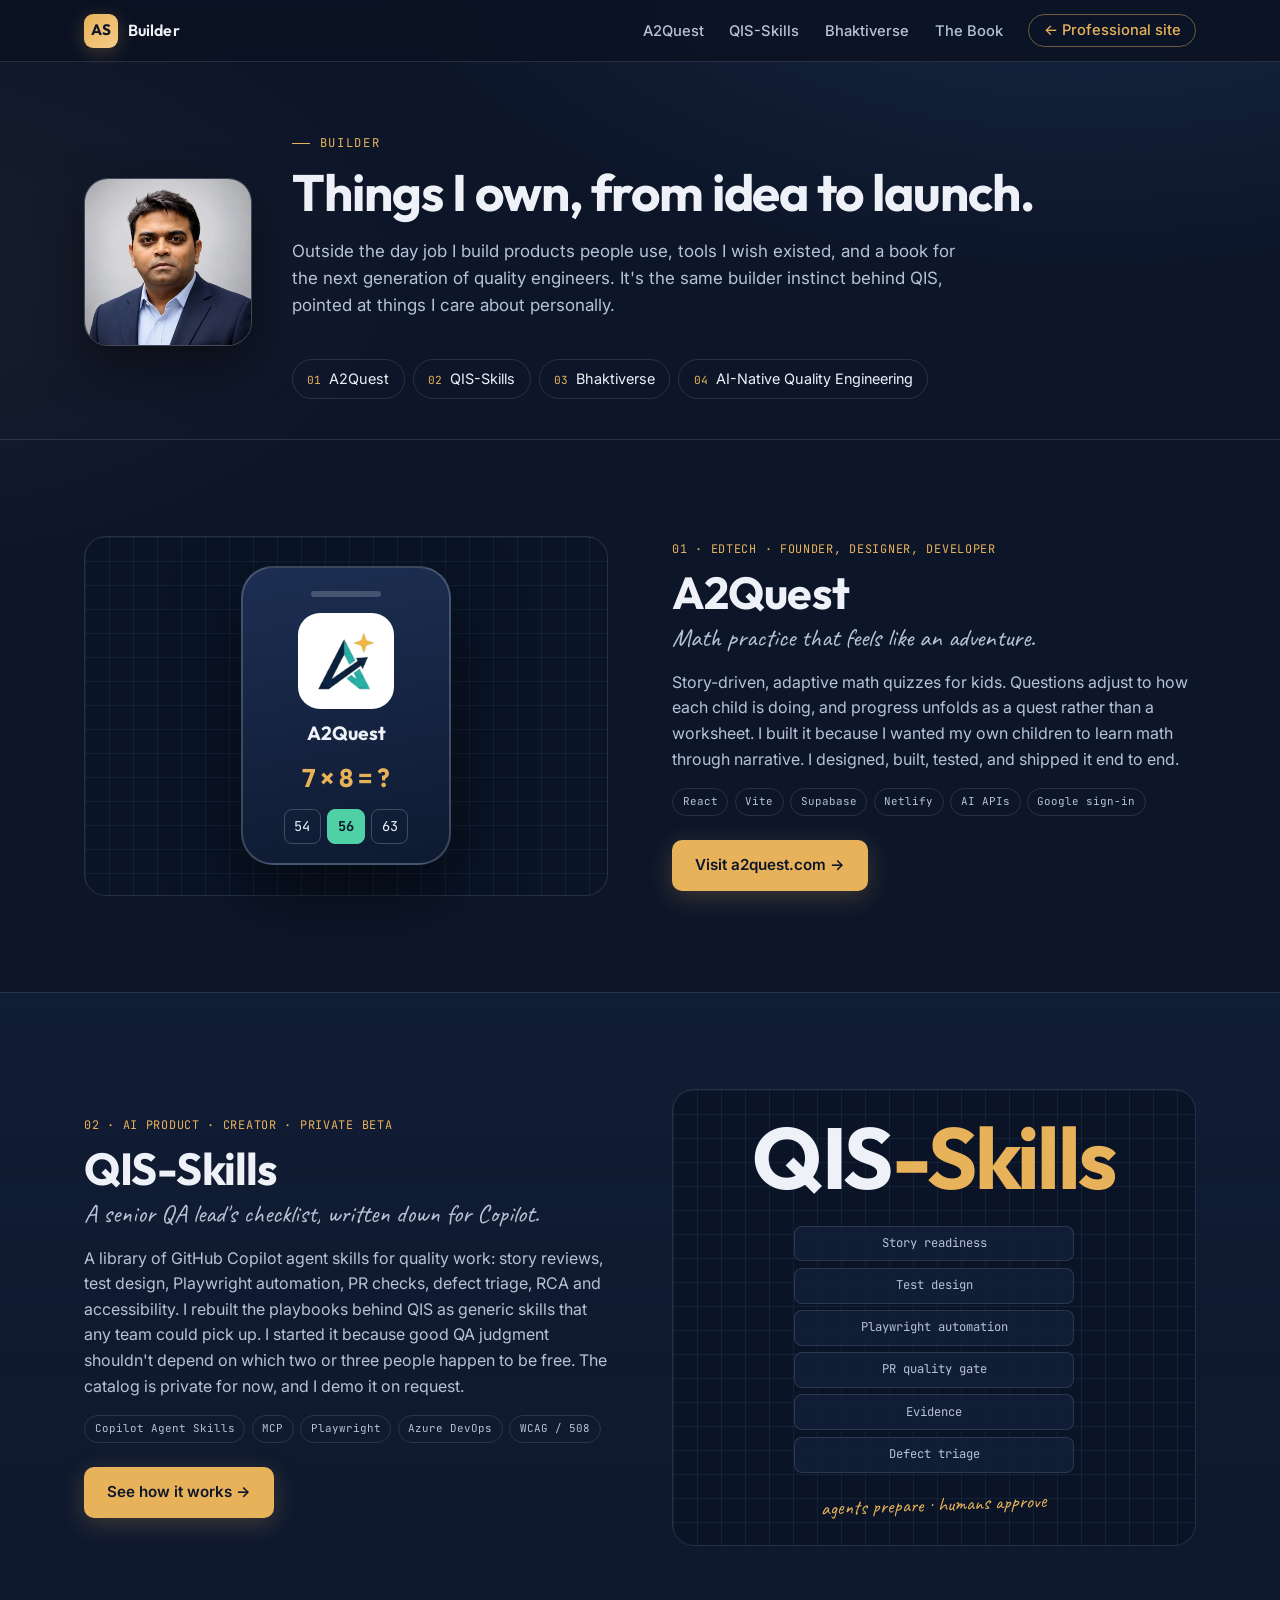
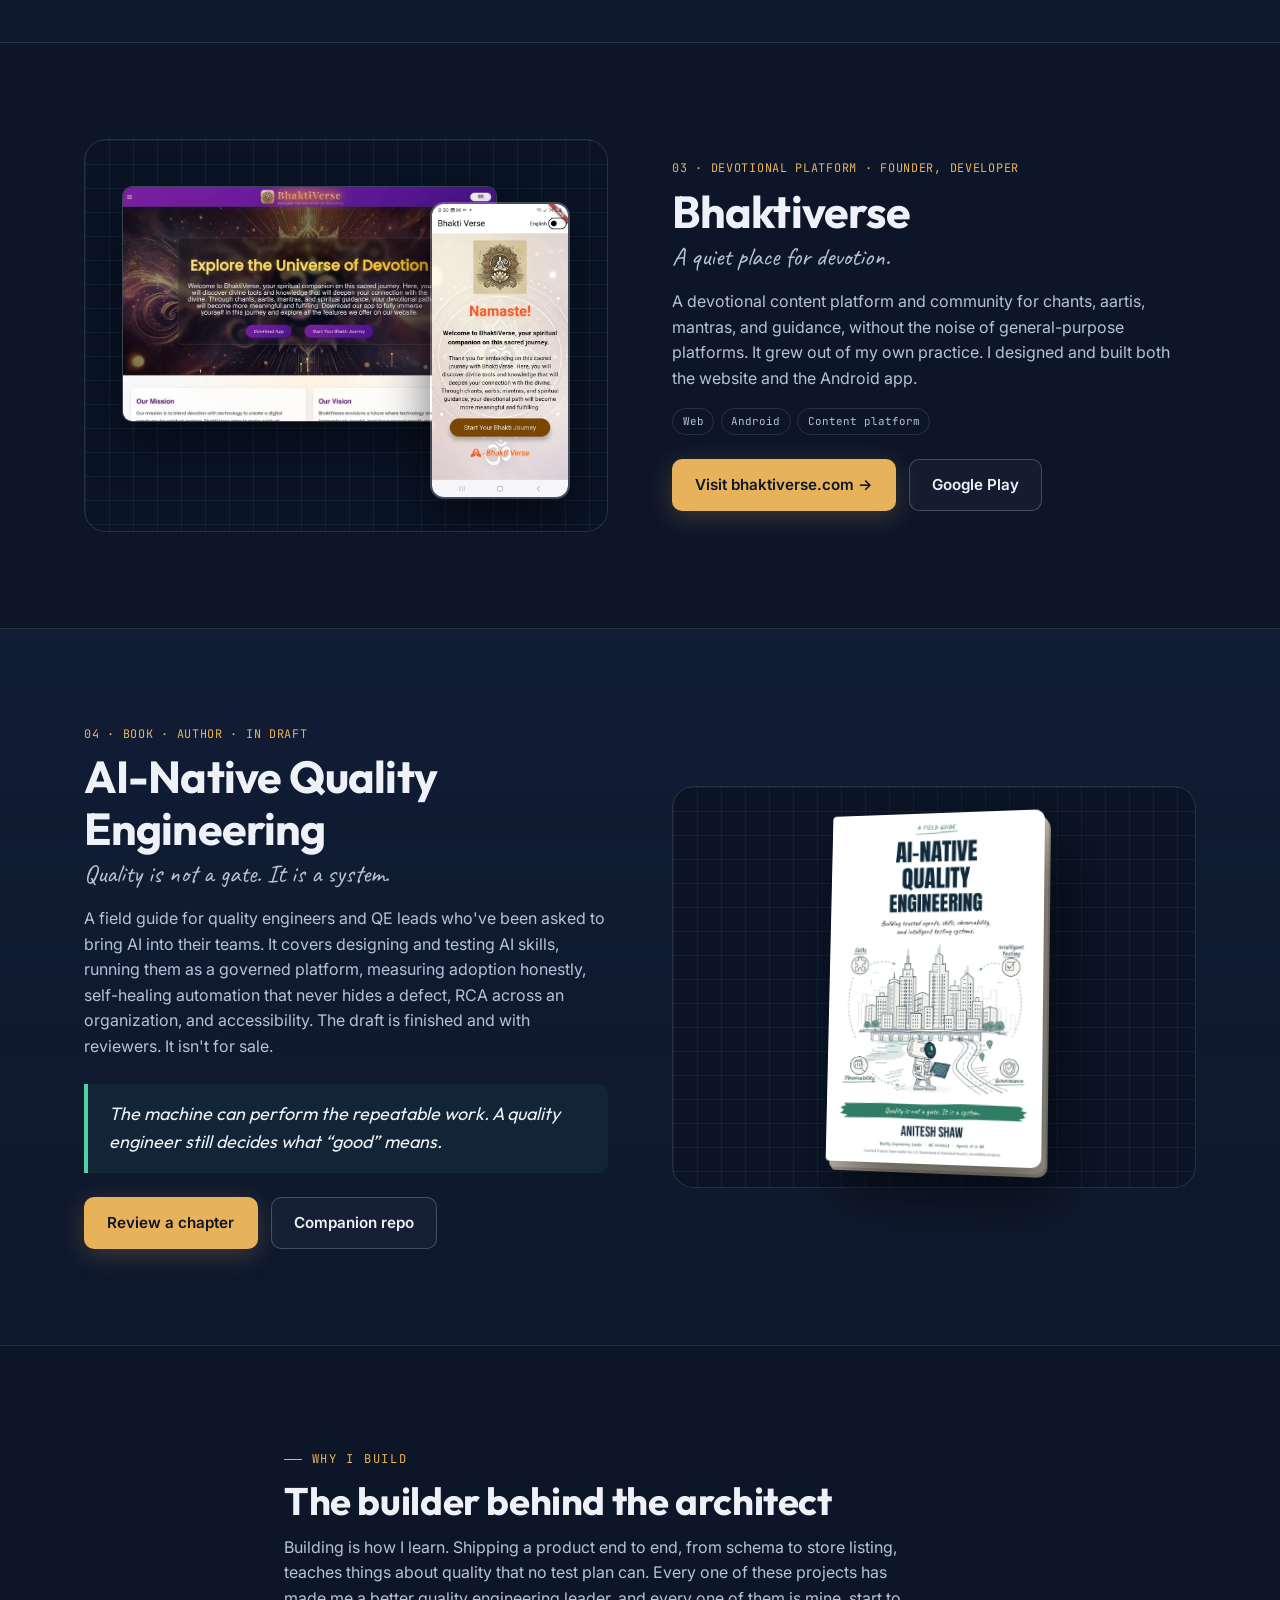
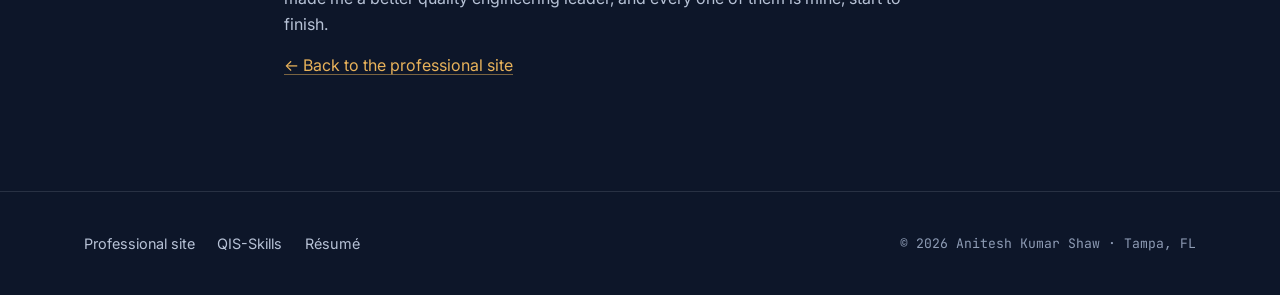
==== commit e3732024: "Fix stretched images and resize book and app visuals Images kept their HTML height attribute while m" ====
--- a/personal/index.html
+++ b/personal/index.html
@@ -18,7 +18,7 @@
 <link rel="preconnect" href="https://fonts.googleapis.com" />
 <link rel="preconnect" href="https://fonts.gstatic.com" crossorigin />
 <link href="https://fonts.googleapis.com/css2?family=Outfit:wght@500;600;700&family=Inter:wght@400;500;600&family=JetBrains+Mono:wght@400;500;700&family=Caveat:wght@500;700&display=swap" rel="stylesheet" />
-<link rel="stylesheet" href="../css/style.css" />
+<link rel="stylesheet" href="../css/style.css?v=20261001b" />
 <script>document.documentElement.classList.add('js');</script>
 </head>
 <body class="page-builder">
@@ -193,6 +193,6 @@
   </div>
 </footer>
 
-<script src="../js/main.js"></script>
+<script src="../js/main.js?v=20261001b"></script>
 </body>
 </html>
--- a/css/style.css
+++ b/css/style.css
@@ -76,7 +76,7 @@
   text-decoration-color: rgba(232, 178, 90, 0.5);
 }
 ul, ol { margin: 0; padding: 0; list-style: none; }
-img { max-width: 100%; display: block; }
+img { max-width: 100%; height: auto; display: block; }
 code { font-family: var(--font-mono); font-size: 0.88em; }
 strong { color: var(--offwhite); font-weight: 600; }
 .accent { color: var(--amber); }
@@ -432,7 +432,7 @@
 .book-feature__grid { display: grid; grid-template-columns: minmax(0, 0.75fr) minmax(0, 1.25fr); gap: var(--space-5); align-items: start; }
 .book-feature__cover { position: sticky; top: 100px; }
 .book3d {
-  perspective: 1200px; max-width: 340px; margin: 0 auto;
+  perspective: 1200px; max-width: 280px; margin: 0 auto;
 }
 .book3d img {
   width: 100%; border-radius: 4px 10px 10px 4px;
@@ -968,10 +968,10 @@
 .qis-mini li { font-family: var(--font-mono); font-size: 0.76rem; padding: 0.45rem 0.7rem; border-radius: 8px; border: 1px solid var(--border); background: rgba(18, 31, 56, 0.9); color: var(--offwhite-dim); animation: pipe-lit 6s linear infinite; }
 .qis-mini li:nth-child(2) { animation-delay: 1s; } .qis-mini li:nth-child(3) { animation-delay: 2s; } .qis-mini li:nth-child(4) { animation-delay: 3s; } .qis-mini li:nth-child(5) { animation-delay: 4s; } .qis-mini li:nth-child(6) { animation-delay: 5s; }
 .showcase__visual--qis .scribble { position: static; transform: rotate(-2deg); }
-.showcase__visual--bv { padding: var(--space-3) var(--space-3) var(--space-4); }
-.bv-web { width: 88%; border-radius: 10px; border: 1px solid var(--border-strong); box-shadow: 0 20px 50px rgba(0, 0, 0, 0.45); justify-self: start; }
-.bv-app { position: absolute; right: 6%; bottom: 6%; width: 26%; border-radius: 16px; border: 2px solid rgba(238, 242, 248, 0.25); box-shadow: 0 20px 50px rgba(0, 0, 0, 0.55); }
-.showcase__visual--book .book3d { max-width: 250px; }
+.showcase__visual--bv { display: block; aspect-ratio: 4 / 3; min-height: 0; padding: 0; overflow: hidden; }
+.bv-web { position: absolute; left: 7%; top: 12%; width: 72%; border-radius: 10px; border: 1px solid var(--border-strong); box-shadow: 0 20px 50px rgba(0, 0, 0, 0.45); }
+.bv-app { position: absolute; right: 7%; bottom: 8%; height: 76%; width: auto; max-width: none; border-radius: 14px; border: 2px solid rgba(238, 242, 248, 0.25); box-shadow: 0 20px 50px rgba(0, 0, 0, 0.55); }
+.showcase__visual--book .book3d { max-width: 220px; }
 @media (max-width: 860px) {
   .showcase__grid { grid-template-columns: 1fr; gap: var(--space-4); }
   .showcase--flip .showcase__visual { order: 0; }
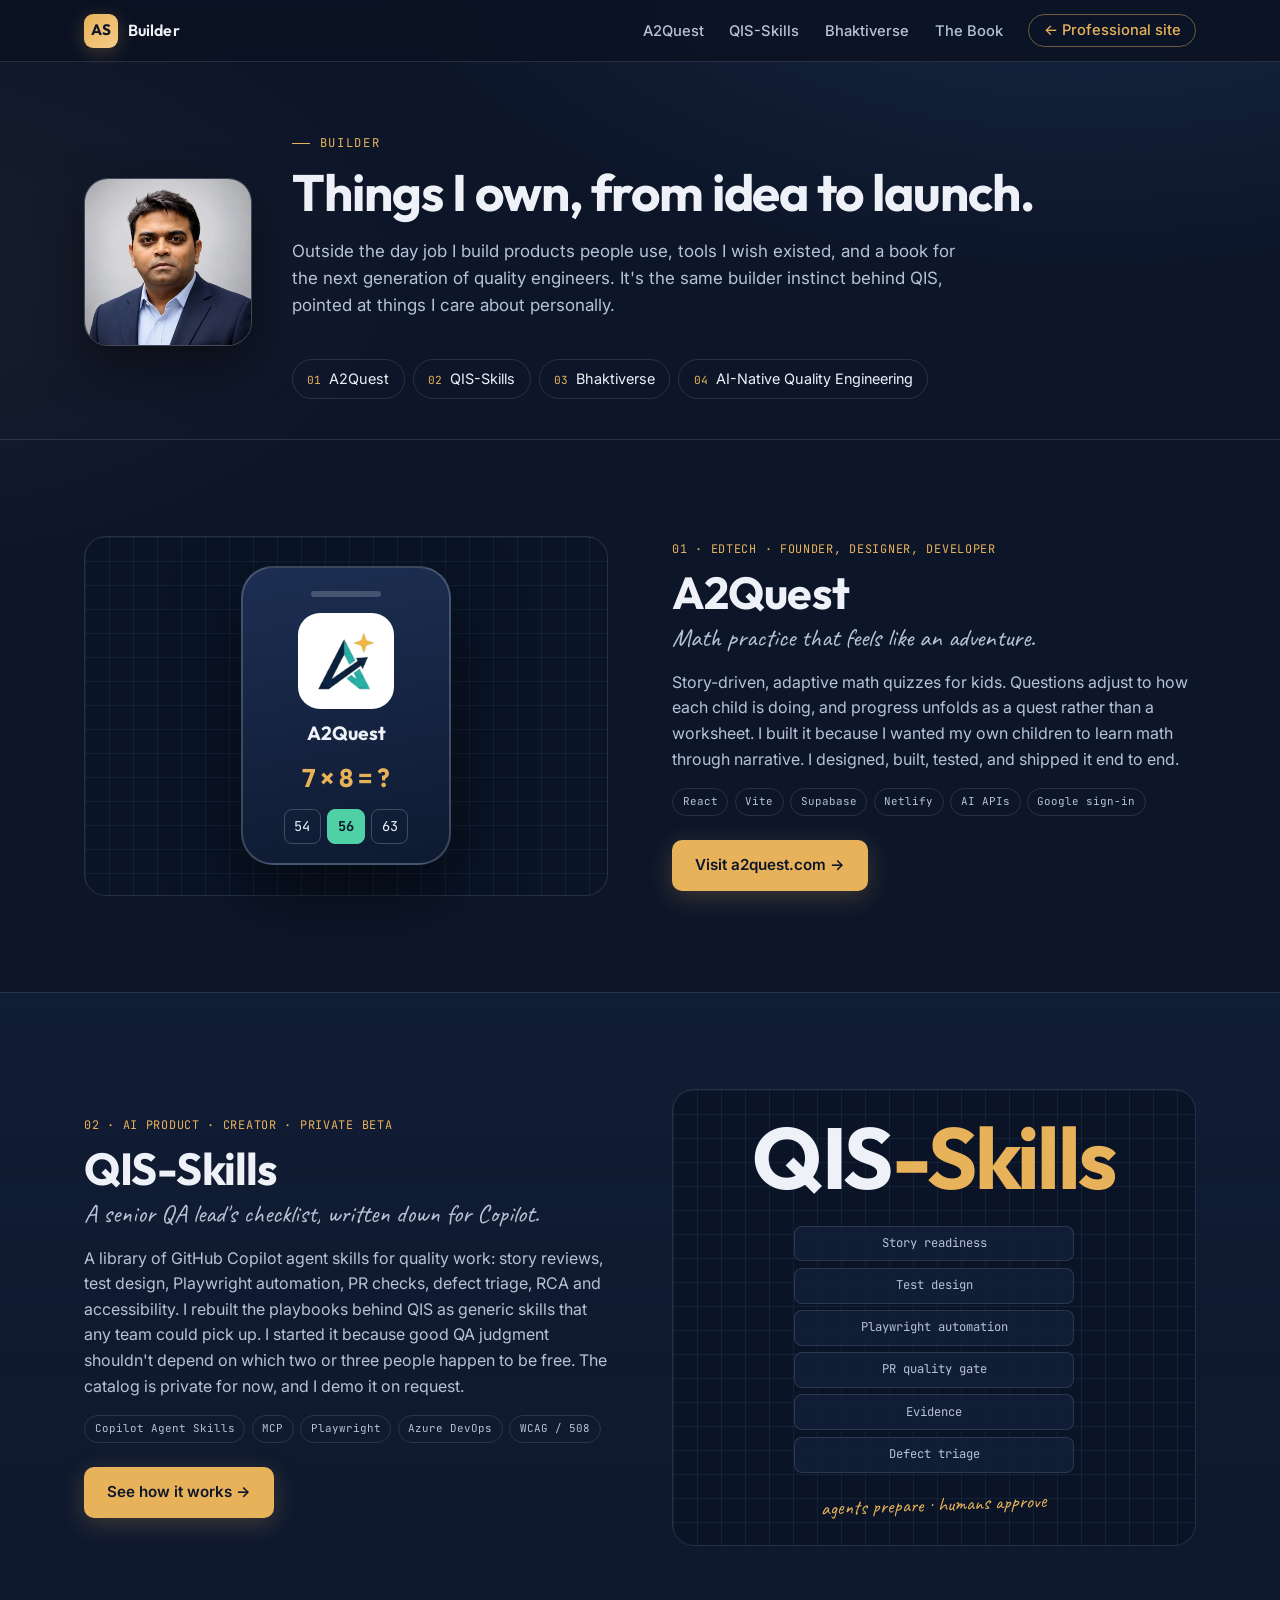
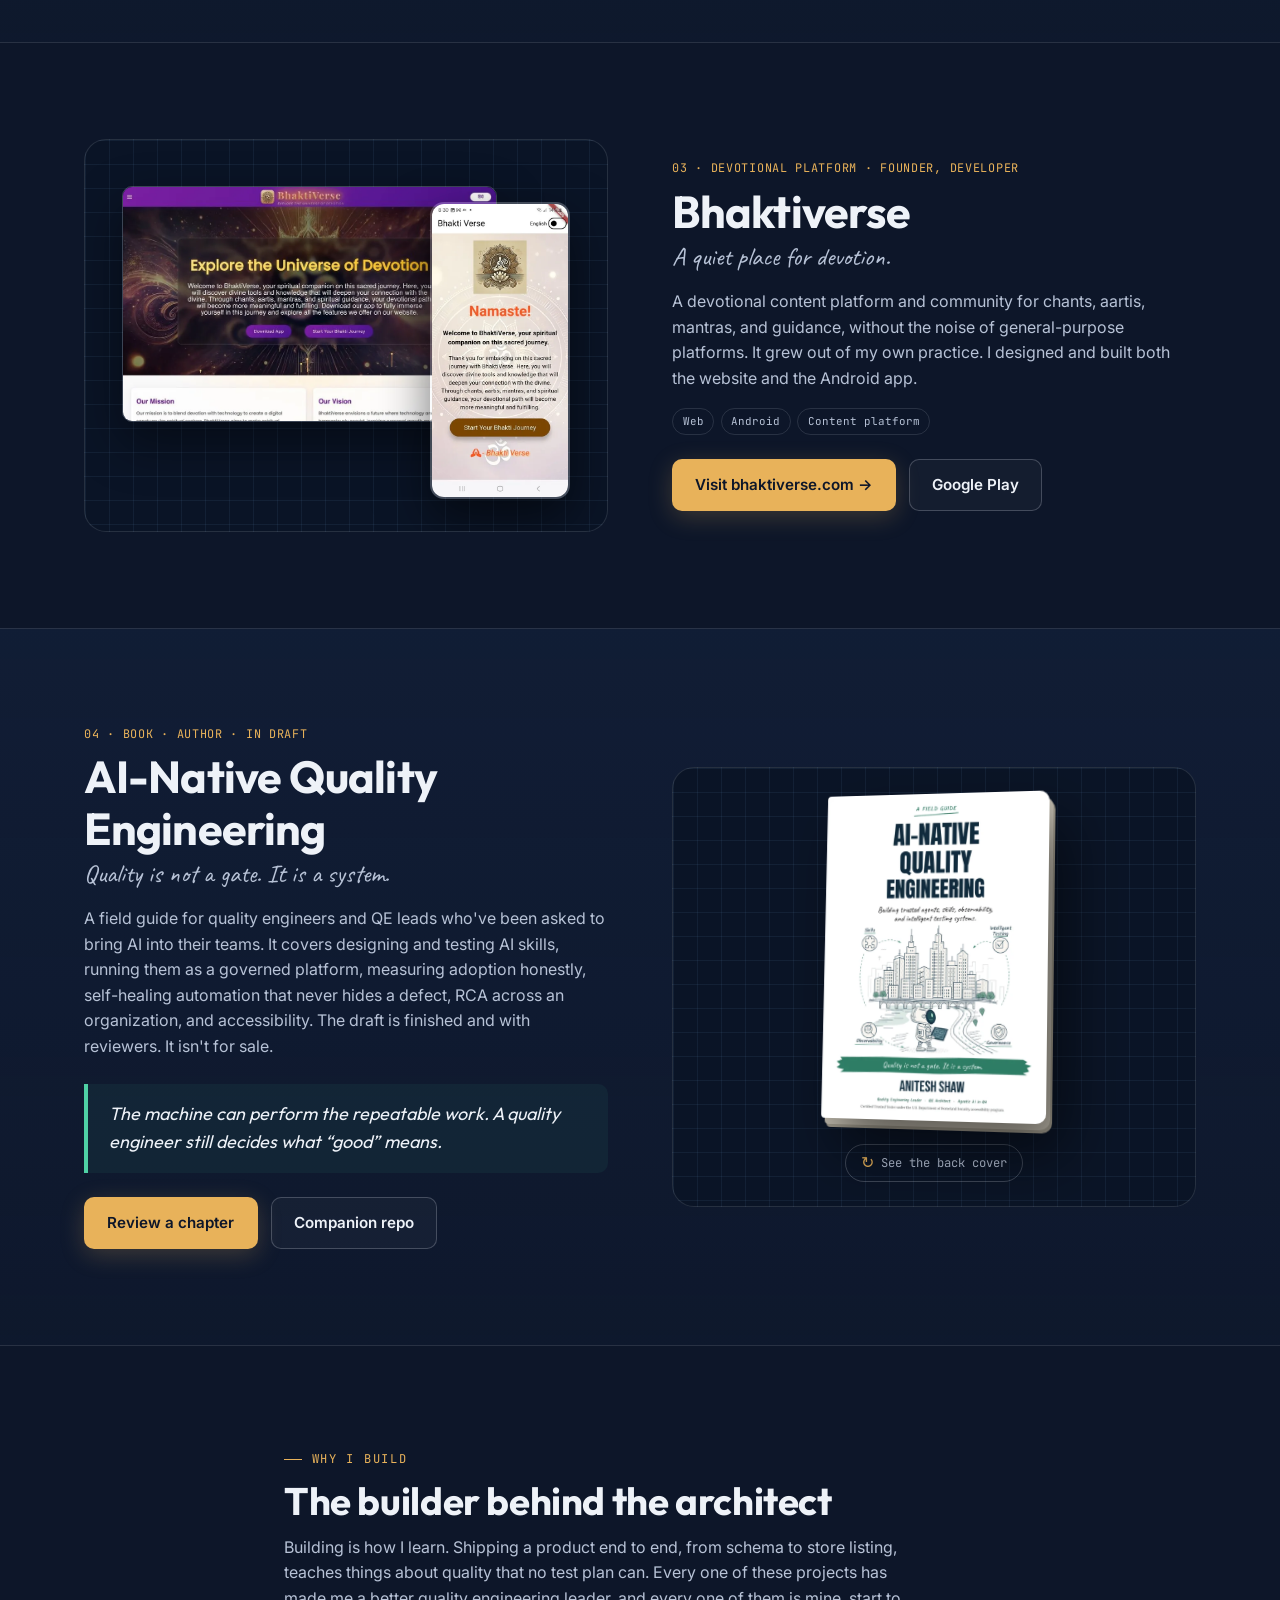
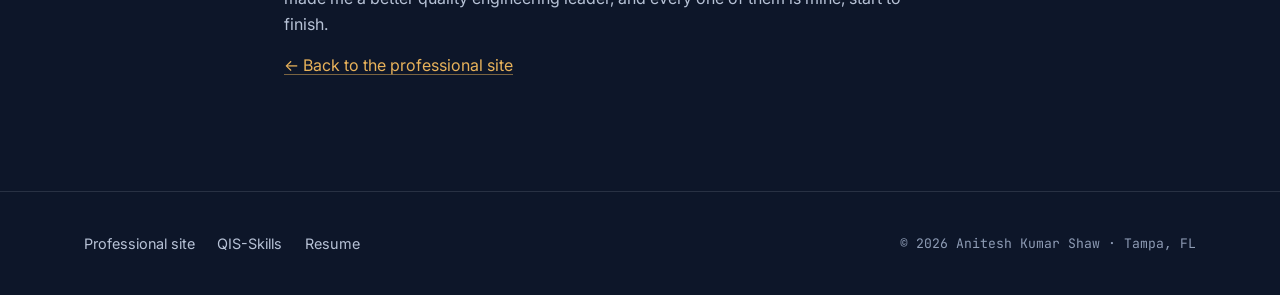
==== commit e1cf40d0: "Add the book's back cover as a flip, and spell Resume without accents The book now turns over on cli" ====
--- a/personal/index.html
+++ b/personal/index.html
@@ -18,7 +18,7 @@
 <link rel="preconnect" href="https://fonts.googleapis.com" />
 <link rel="preconnect" href="https://fonts.gstatic.com" crossorigin />
 <link href="https://fonts.googleapis.com/css2?family=Outfit:wght@500;600;700&family=Inter:wght@400;500;600&family=JetBrains+Mono:wght@400;500;700&family=Caveat:wght@500;700&display=swap" rel="stylesheet" />
-<link rel="stylesheet" href="../css/style.css?v=20261001b" />
+<link rel="stylesheet" href="../css/style.css?v=20261001c" />
 <script>document.documentElement.classList.add('js');</script>
 </head>
 <body class="page-builder">
@@ -145,9 +145,13 @@
   <section id="book" class="section section--alt showcase showcase--flip" aria-labelledby="book-title">
     <div class="container showcase__grid">
       <div class="showcase__visual showcase__visual--book reveal">
-        <div class="book3d" data-tilt>
-          <img src="../assets/book/ai-native-qe-cover.webp" alt="Draft cover of AI-Native Quality Engineering: A Field Guide, by Anitesh Shaw" width="640" height="1024" loading="lazy" />
-        </div>
+        <div class="book-flip book-flip--sm" data-book-flip>
+          <div class="book-flip__inner">
+            <img class="book-flip__face book-flip__face--front" src="../assets/book/ai-native-qe-front.webp" alt="Front cover of AI-Native Quality Engineering: A Field Guide, by Anitesh Shaw. A sketched robot labelled QE studies a blueprint in front of a city skyline." width="640" height="914" loading="lazy" />
+            <img class="book-flip__face book-flip__face--back" src="../assets/book/ai-native-qe-back.webp" alt="Back cover of AI-Native Quality Engineering. It describes the book as a practical field guide for quality engineers and QE leaders, lists what readers learn, and includes a short author bio with photo." width="640" height="914" loading="lazy" aria-hidden="true" />
+          </div>
+        </div>
+        <button class="book-flip__btn" type="button" aria-pressed="false" data-book-flip-btn><span aria-hidden="true">↻</span> <span class="book-flip__label">See the back cover</span></button>
       </div>
       <div class="showcase__copy reveal">
         <span class="showcase__type">04 · Book · Author · In draft</span>
@@ -187,12 +191,12 @@
     <nav class="footer__nav" aria-label="Footer">
       <a href="../">Professional site</a>
       <a href="../qis-skills/">QIS-Skills</a>
-      <a href="../resume/">Résumé</a>
+      <a href="../resume/">Resume</a>
     </nav>
     <p class="footer__note"><span id="footerYear"></span> Anitesh Kumar Shaw · Tampa, FL</p>
   </div>
 </footer>
 
-<script src="../js/main.js?v=20261001b"></script>
+<script src="../js/main.js?v=20261001c"></script>
 </body>
 </html>
--- a/css/style.css
+++ b/css/style.css
@@ -431,18 +431,30 @@
 /* ---------- Book feature ---------- */
 .book-feature__grid { display: grid; grid-template-columns: minmax(0, 0.75fr) minmax(0, 1.25fr); gap: var(--space-5); align-items: start; }
 .book-feature__cover { position: sticky; top: 100px; }
-.book3d {
-  perspective: 1200px; max-width: 280px; margin: 0 auto;
-}
-.book3d img {
-  width: 100%; border-radius: 4px 10px 10px 4px;
-  transform: rotateY(var(--ry, -14deg)) rotateX(var(--rx, 4deg));
-  transform-style: preserve-3d;
-  transition: transform 0.4s var(--ease);
-  box-shadow: -2px 0 0 rgba(255, 255, 255, 0.6) inset, 18px 30px 60px rgba(0, 0, 0, 0.55), 4px 6px 0 #c9c3b5, 6px 9px 0 #a9a394;
-}
+.book-flip { perspective: 1400px; max-width: 280px; margin: 0 auto; cursor: pointer; }
+.book-flip--sm { max-width: 230px; }
+.book-flip__inner {
+  position: relative; transform-style: preserve-3d;
+  transform: rotateY(calc(var(--ry, -14deg) + var(--flip, 0deg))) rotateX(var(--rx, 4deg));
+  transition: transform 0.7s var(--ease);
+}
+.book-flip.is-flipped { --flip: 180deg; }
+.book-flip__face {
+  width: 100%; height: auto; backface-visibility: hidden; -webkit-backface-visibility: hidden;
+  box-shadow: 18px 30px 60px rgba(0, 0, 0, 0.55);
+}
+.book-flip__face--front { border-radius: 4px 10px 10px 4px; box-shadow: -2px 0 0 rgba(255, 255, 255, 0.6) inset, 18px 30px 60px rgba(0, 0, 0, 0.55), 4px 6px 0 #c9c3b5, 6px 9px 0 #a9a394; }
+.book-flip__face--back { position: absolute; inset: 0; transform: rotateY(180deg); border-radius: 10px 4px 4px 10px; }
+.book-flip__btn {
+  display: flex; align-items: center; gap: 0.45rem; margin: var(--space-3) auto 0;
+  font-family: var(--font-mono); font-size: 0.76rem; color: var(--offwhite-dim);
+  background: transparent; border: 1px solid var(--border-strong); border-radius: 999px; padding: 0.45rem 0.95rem; cursor: pointer;
+  transition: border-color 0.2s ease, color 0.2s ease;
+}
+.book-flip__btn:hover { border-color: var(--amber); color: var(--amber); }
+.book-flip__btn span[aria-hidden] { font-size: 1rem; color: var(--amber); }
 .book-feature__status {
-  display: flex; justify-content: center; align-items: center; gap: 0.6rem; margin-top: var(--space-3);
+  display: flex; justify-content: center; align-items: center; gap: 0.6rem; margin-top: var(--space-2);
   font-family: var(--font-mono); font-size: 0.8rem; color: var(--offwhite-dim);
 }
 .book-feature__sub { font-family: var(--font-hand); font-size: 1.55rem; color: var(--offwhite-dim); line-height: 1.25; margin-bottom: var(--space-3); }
@@ -462,7 +474,7 @@
 @media (max-width: 860px) {
   .book-feature__grid { grid-template-columns: 1fr; gap: var(--space-4); }
   .book-feature__cover { position: static; }
-  .book3d { max-width: 240px; }
+  .book-flip { max-width: 240px; }
   .checklist, .parts { grid-template-columns: 1fr; }
 }
 
@@ -971,7 +983,6 @@
 .showcase__visual--bv { display: block; aspect-ratio: 4 / 3; min-height: 0; padding: 0; overflow: hidden; }
 .bv-web { position: absolute; left: 7%; top: 12%; width: 72%; border-radius: 10px; border: 1px solid var(--border-strong); box-shadow: 0 20px 50px rgba(0, 0, 0, 0.45); }
 .bv-app { position: absolute; right: 7%; bottom: 8%; height: 76%; width: auto; max-width: none; border-radius: 14px; border: 2px solid rgba(238, 242, 248, 0.25); box-shadow: 0 20px 50px rgba(0, 0, 0, 0.55); }
-.showcase__visual--book .book3d { max-width: 220px; }
 @media (max-width: 860px) {
   .showcase__grid { grid-template-columns: 1fr; gap: var(--space-4); }
   .showcase--flip .showcase__visual { order: 0; }
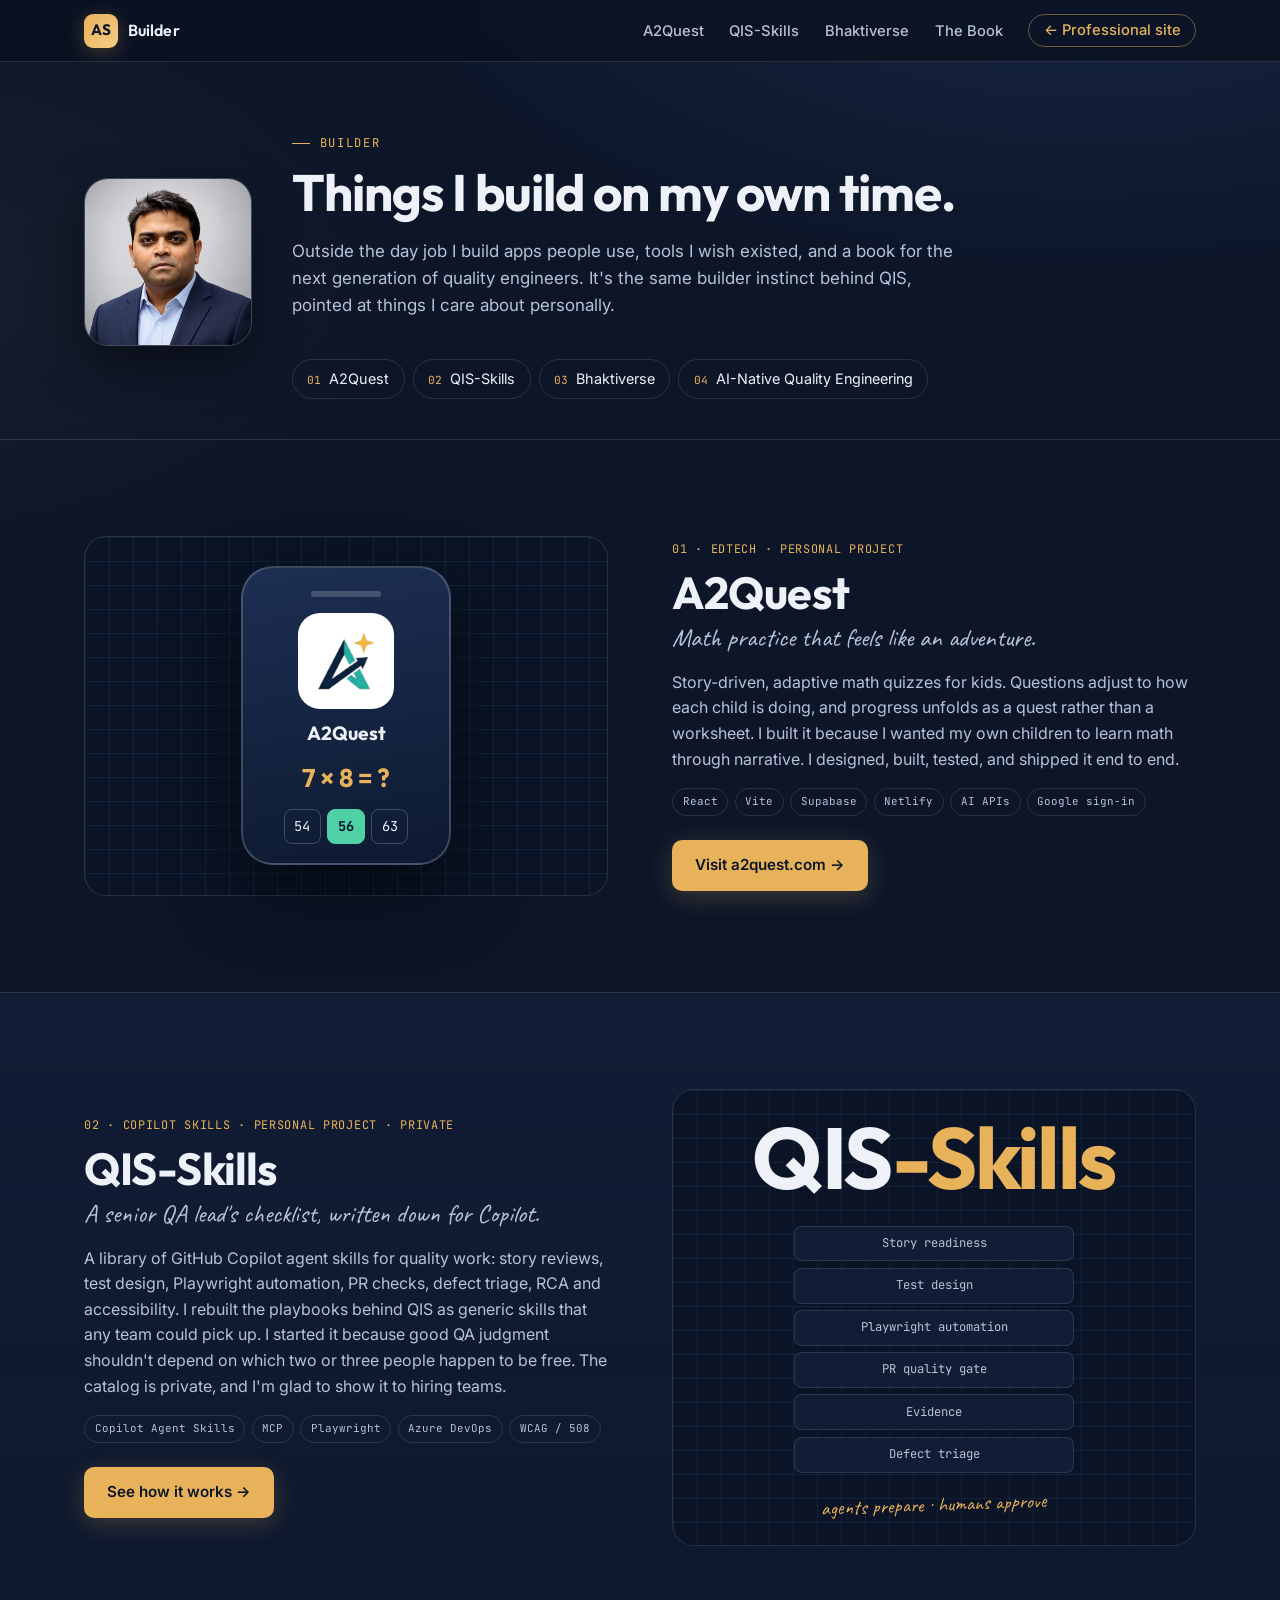
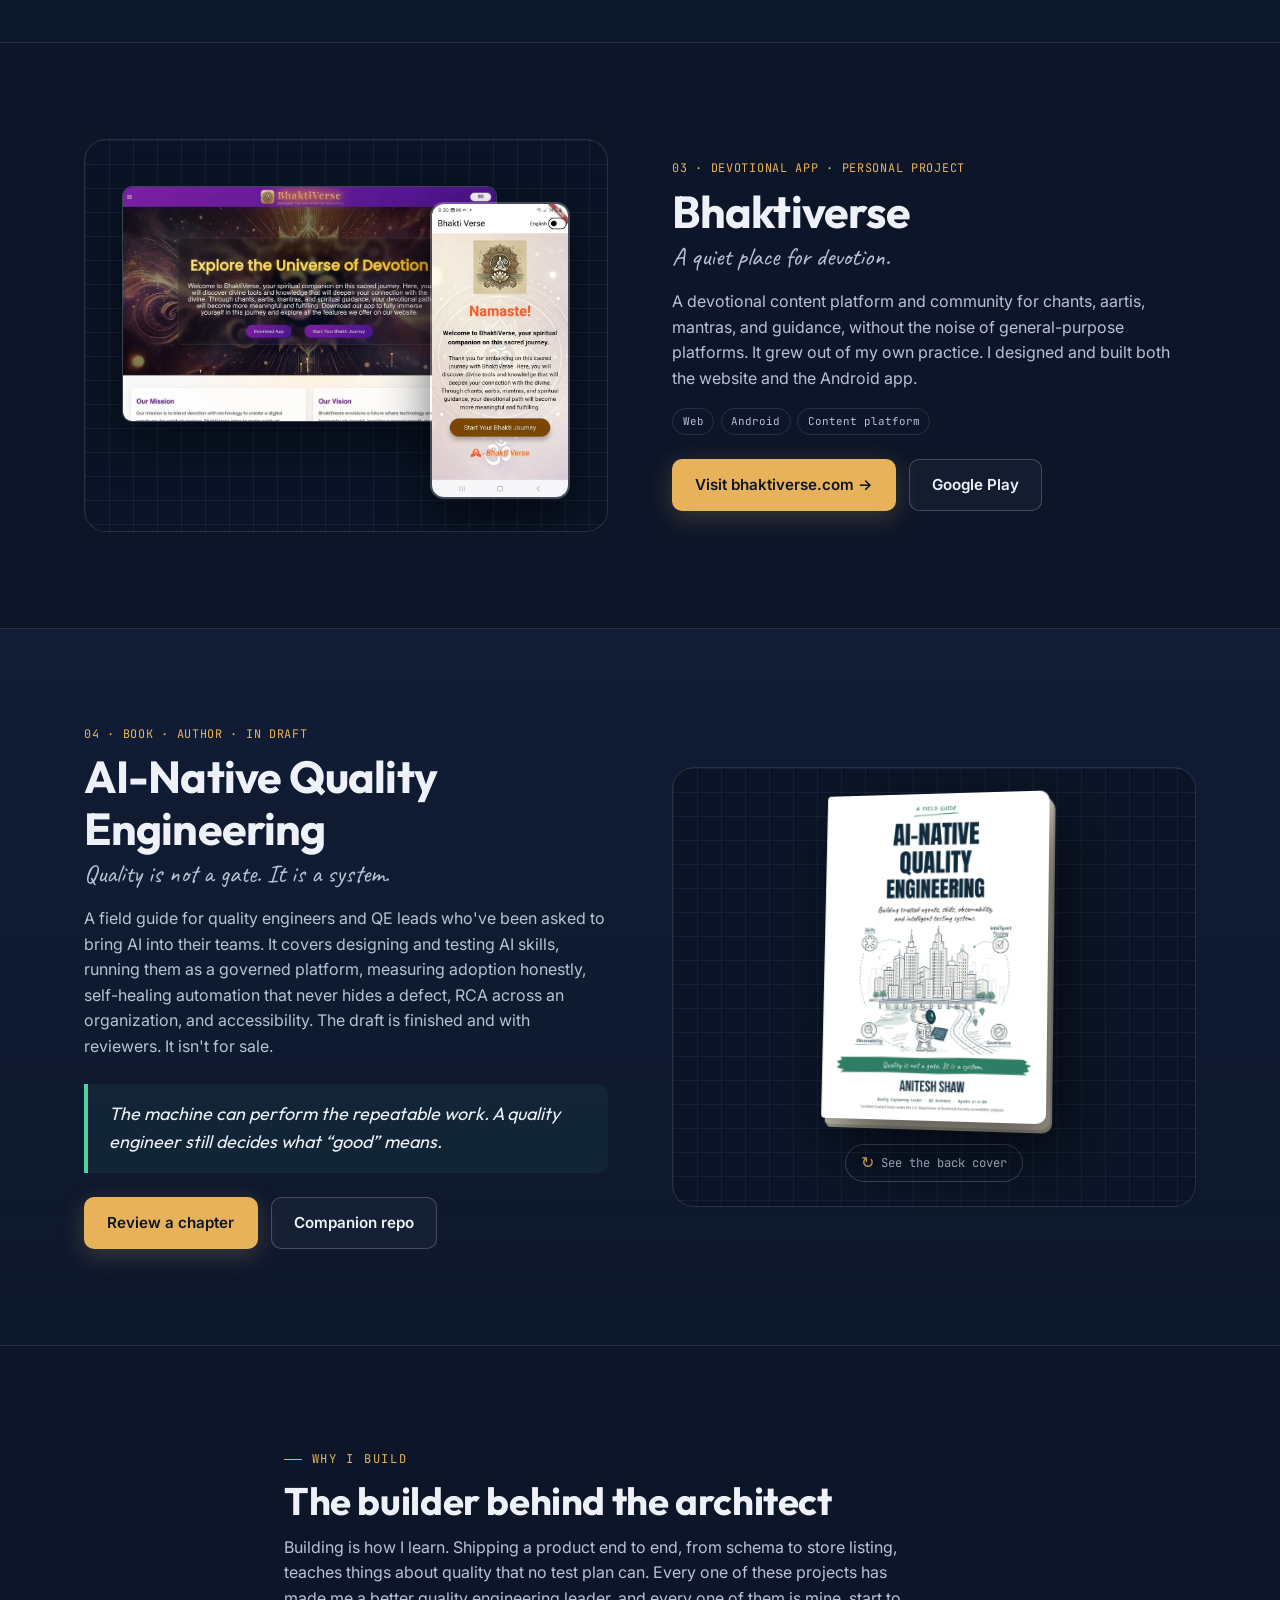
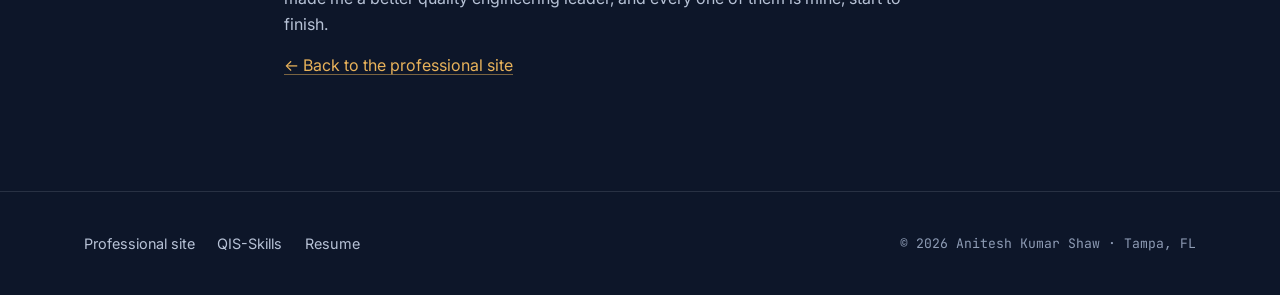
==== commit ef01ea59: "Keep the site to showcasing work: no service offers The site is for recruiters and hiring leaders, s" ====
--- a/personal/index.html
+++ b/personal/index.html
@@ -4,21 +4,21 @@
 <meta charset="UTF-8" />
 <meta name="viewport" content="width=device-width, initial-scale=1.0" />
 <title>Builder — Anitesh Shaw</title>
-<meta name="description" content="The products Anitesh Shaw designs, builds, and ships on his own: A2Quest (EdTech), QIS-Skills (agentic AI for QE), Bhaktiverse, and the book AI-Native Quality Engineering." />
+<meta name="description" content="Personal projects Anitesh Shaw designs and builds on his own time: A2Quest (EdTech), QIS-Skills (agentic AI for QE), Bhaktiverse, and the book AI-Native Quality Engineering." />
 <meta name="author" content="Anitesh Kumar Shaw" />
 <link rel="canonical" href="https://aniteshshaw.github.io/personal/" />
 
 <meta property="og:type" content="website" />
 <meta property="og:url" content="https://aniteshshaw.github.io/personal/" />
 <meta property="og:title" content="Builder — Anitesh Shaw" />
-<meta property="og:description" content="Products and writing Anitesh Shaw owns end to end: A2Quest, QIS-Skills, Bhaktiverse, and AI-Native Quality Engineering." />
+<meta property="og:description" content="Personal projects and writing by Anitesh Shaw: A2Quest, QIS-Skills, Bhaktiverse, and AI-Native Quality Engineering." />
 <meta property="og:image" content="https://aniteshshaw.github.io/assets/og-image.png" />
 
 <link rel="icon" href="../assets/favicon.svg" type="image/svg+xml" />
 <link rel="preconnect" href="https://fonts.googleapis.com" />
 <link rel="preconnect" href="https://fonts.gstatic.com" crossorigin />
 <link href="https://fonts.googleapis.com/css2?family=Outfit:wght@500;600;700&family=Inter:wght@400;500;600&family=JetBrains+Mono:wght@400;500;700&family=Caveat:wght@500;700&display=swap" rel="stylesheet" />
-<link rel="stylesheet" href="../css/style.css?v=20261001c" />
+<link rel="stylesheet" href="../css/style.css?v=20261001e" />
 <script>document.documentElement.classList.add('js');</script>
 </head>
 <body class="page-builder">
@@ -46,9 +46,9 @@
       <img class="builder-hero__photo" src="../assets/headshot-sm.webp" alt="Anitesh Kumar Shaw" width="320" height="320" />
       <div>
         <span class="section__label">Builder</span>
-        <h1 id="builder-title">Things I own, from idea to launch.</h1>
+        <h1 id="builder-title">Things I build on my own time.</h1>
         <p class="section__lead">
-          Outside the day job I build products people use, tools I wish existed, and a book for the next
+          Outside the day job I build apps people use, tools I wish existed, and a book for the next
           generation of quality engineers. It's the same builder instinct behind QIS, pointed at things I
           care about personally.
         </p>
@@ -75,7 +75,7 @@
         </div>
       </div>
       <div class="showcase__copy reveal">
-        <span class="showcase__type">01 · EdTech · Founder, designer, developer</span>
+        <span class="showcase__type">01 · EdTech · Personal project</span>
         <h2 id="a2quest-title">A2Quest</h2>
         <p class="showcase__claim">Math practice that feels like an adventure.</p>
         <p class="prose">
@@ -100,15 +100,15 @@
         <span class="scribble">agents prepare · humans approve</span>
       </div>
       <div class="showcase__copy reveal">
-        <span class="showcase__type">02 · AI product · Creator · Private beta</span>
+        <span class="showcase__type">02 · Copilot skills · Personal project · Private</span>
         <h2 id="qis-title">QIS-Skills</h2>
         <p class="showcase__claim">A senior QA lead's checklist, written down for Copilot.</p>
         <p class="prose">
           A library of GitHub Copilot agent skills for quality work: story reviews, test design,
           Playwright automation, PR checks, defect triage, RCA and accessibility. I rebuilt the playbooks
           behind QIS as generic skills that any team could pick up. I started it because good QA judgment
-          shouldn't depend on which two or three people happen to be free. The catalog is private for now,
-          and I demo it on request.
+          shouldn't depend on which two or three people happen to be free. The catalog is private,
+          and I'm glad to show it to hiring teams.
         </p>
         <ul class="chip-row"><li>Copilot Agent Skills</li><li>MCP</li><li>Playwright</li><li>Azure DevOps</li><li>WCAG / 508</li></ul>
         <div class="showcase__links"><a class="btn btn--primary" href="../qis-skills/">See how it works →</a></div>
@@ -124,7 +124,7 @@
         <img class="bv-app" src="../assets/projects/bhaktiverse-app.webp" alt="Bhaktiverse Android app screen" width="420" height="901" loading="lazy" />
       </div>
       <div class="showcase__copy reveal">
-        <span class="showcase__type">03 · Devotional platform · Founder, developer</span>
+        <span class="showcase__type">03 · Devotional app · Personal project</span>
         <h2 id="bv-title">Bhaktiverse</h2>
         <p class="showcase__claim">A quiet place for devotion.</p>
         <p class="prose">
@@ -197,6 +197,6 @@
   </div>
 </footer>
 
-<script src="../js/main.js?v=20261001c"></script>
+<script src="../js/main.js?v=20261001e"></script>
 </body>
 </html>
--- a/css/style.css
+++ b/css/style.css
@@ -339,6 +339,66 @@
 @media (max-width: 900px) {
   .flywheel { grid-template-columns: 1fr; }
   .flywheel__viz { position: relative; top: 0; max-width: 420px; justify-self: center; width: 100%; }
+}
+
+/* ---------- Training & workshops ---------- */
+.formats { display: grid; grid-template-columns: repeat(4, minmax(0, 1fr)); gap: var(--space-2); margin-bottom: var(--space-4); }
+.format-card { padding: var(--space-3); border-radius: var(--radius); background: var(--panel); border: 1px solid var(--border); transition: border-color 0.25s ease, transform 0.25s ease; }
+.format-card:hover { border-color: rgba(232, 178, 90, 0.4); transform: translateY(-3px); }
+.format-card__meta { display: block; font-family: var(--font-mono); font-size: 0.7rem; letter-spacing: 0.06em; text-transform: uppercase; color: var(--teal); margin-bottom: 0.6rem; }
+.format-card h3 { font-size: 1.1rem; margin: 0 0 0.45rem; }
+.format-card p { font-size: 0.9rem; color: var(--offwhite-dim); margin: 0; }
+@media (max-width: 1000px) { .formats { grid-template-columns: repeat(2, minmax(0, 1fr)); } }
+@media (max-width: 560px) { .formats { grid-template-columns: 1fr; } }
+
+.lab-path {
+  padding: var(--space-4); border-radius: 20px; border: 1px solid rgba(141, 190, 255, 0.18);
+  background-color: #0A1426;
+  background-image: linear-gradient(var(--grid-line) 1px, transparent 1px), linear-gradient(90deg, var(--grid-line) 1px, transparent 1px);
+  background-size: 24px 24px;
+}
+.lab-path__head h3 { font-size: 1.3rem; margin: 0 0 0.3rem; }
+.lab-path__head p { font-family: var(--font-hand); font-size: 1.35rem; color: var(--amber); margin: 0 0 var(--space-3); }
+.lab-track { display: grid; grid-template-columns: repeat(7, minmax(0, 1fr)); gap: 0.6rem; position: relative; margin-bottom: var(--space-3); }
+.lab-track::before {
+  content: ""; position: absolute; left: 4%; right: 4%; top: 1.15rem; height: 2px;
+  background: repeating-linear-gradient(90deg, var(--amber) 0 6px, transparent 6px 12px); opacity: 0.45;
+}
+.lab-track li {
+  position: relative; display: grid; gap: 0.35rem; align-content: start;
+  padding: 0.75rem 0.7rem; border-radius: 12px; background: rgba(18, 31, 56, 0.92); border: 1px solid var(--border);
+  animation: pipe-lit 8.4s linear infinite; animation-delay: calc(var(--i) * 1.2s - 0.2s);
+}
+.lab-track__n { font-family: var(--font-mono); font-size: 0.68rem; color: var(--amber); letter-spacing: 0.06em; text-transform: uppercase; }
+.lab-track strong { font-size: 0.86rem; line-height: 1.25; }
+.lab-track code { font-size: 0.68rem; color: var(--teal); background: rgba(79, 209, 165, 0.08); border-radius: 4px; padding: 0.15rem 0.35rem; justify-self: start; overflow-wrap: break-word; white-space: normal; }
+.lab-path__outcomes { margin-bottom: var(--space-3); }
+/* Workshop tracks: tabs when JS runs, all tracks stacked when it doesn't */
+.tracks__tabs { display: none; }
+.js .tracks__tabs { display: grid; grid-template-columns: repeat(3, minmax(0, 1fr)); gap: 0.6rem; margin-bottom: var(--space-2); }
+.tracks__tab {
+  display: grid; gap: 0.2rem; text-align: left; cursor: pointer;
+  padding: 0.9rem 1.05rem; border-radius: 12px; border: 1px solid var(--border);
+  background: var(--panel); color: var(--offwhite); font-family: var(--font-body);
+  transition: border-color 0.2s ease, background 0.2s ease;
+}
+.tracks__tab:hover { border-color: rgba(232, 178, 90, 0.45); }
+.tracks__tab[aria-selected="true"] { border-color: var(--amber); background: rgba(232, 178, 90, 0.08); box-shadow: 0 0 28px rgba(232, 178, 90, 0.1); }
+.tracks__tab-n { font-family: var(--font-mono); font-size: 0.68rem; letter-spacing: 0.08em; text-transform: uppercase; color: var(--amber); }
+.tracks__tab-t { font-family: var(--font-head); font-weight: 600; font-size: 1rem; line-height: 1.25; }
+.tracks__tab-m { font-size: 0.8rem; color: var(--muted); }
+.track + .track { margin-top: var(--space-3); }
+.js .tracks .track + .track { margin-top: 0; }
+.track[hidden] { display: none; }
+.track:focus-visible { outline: 2px solid var(--amber); outline-offset: 3px; }
+@media (max-width: 700px) { .js .tracks__tabs { grid-template-columns: 1fr; } }
+@media (max-width: 1000px) {
+  .lab-track { grid-template-columns: repeat(4, minmax(0, 1fr)); }
+  .lab-track::before { display: none; }
+}
+@media (max-width: 560px) {
+  .lab-path { padding: var(--space-3); }
+  .lab-track { grid-template-columns: repeat(2, minmax(0, 1fr)); }
 }
 
 /* ---------- Case studies ---------- */
